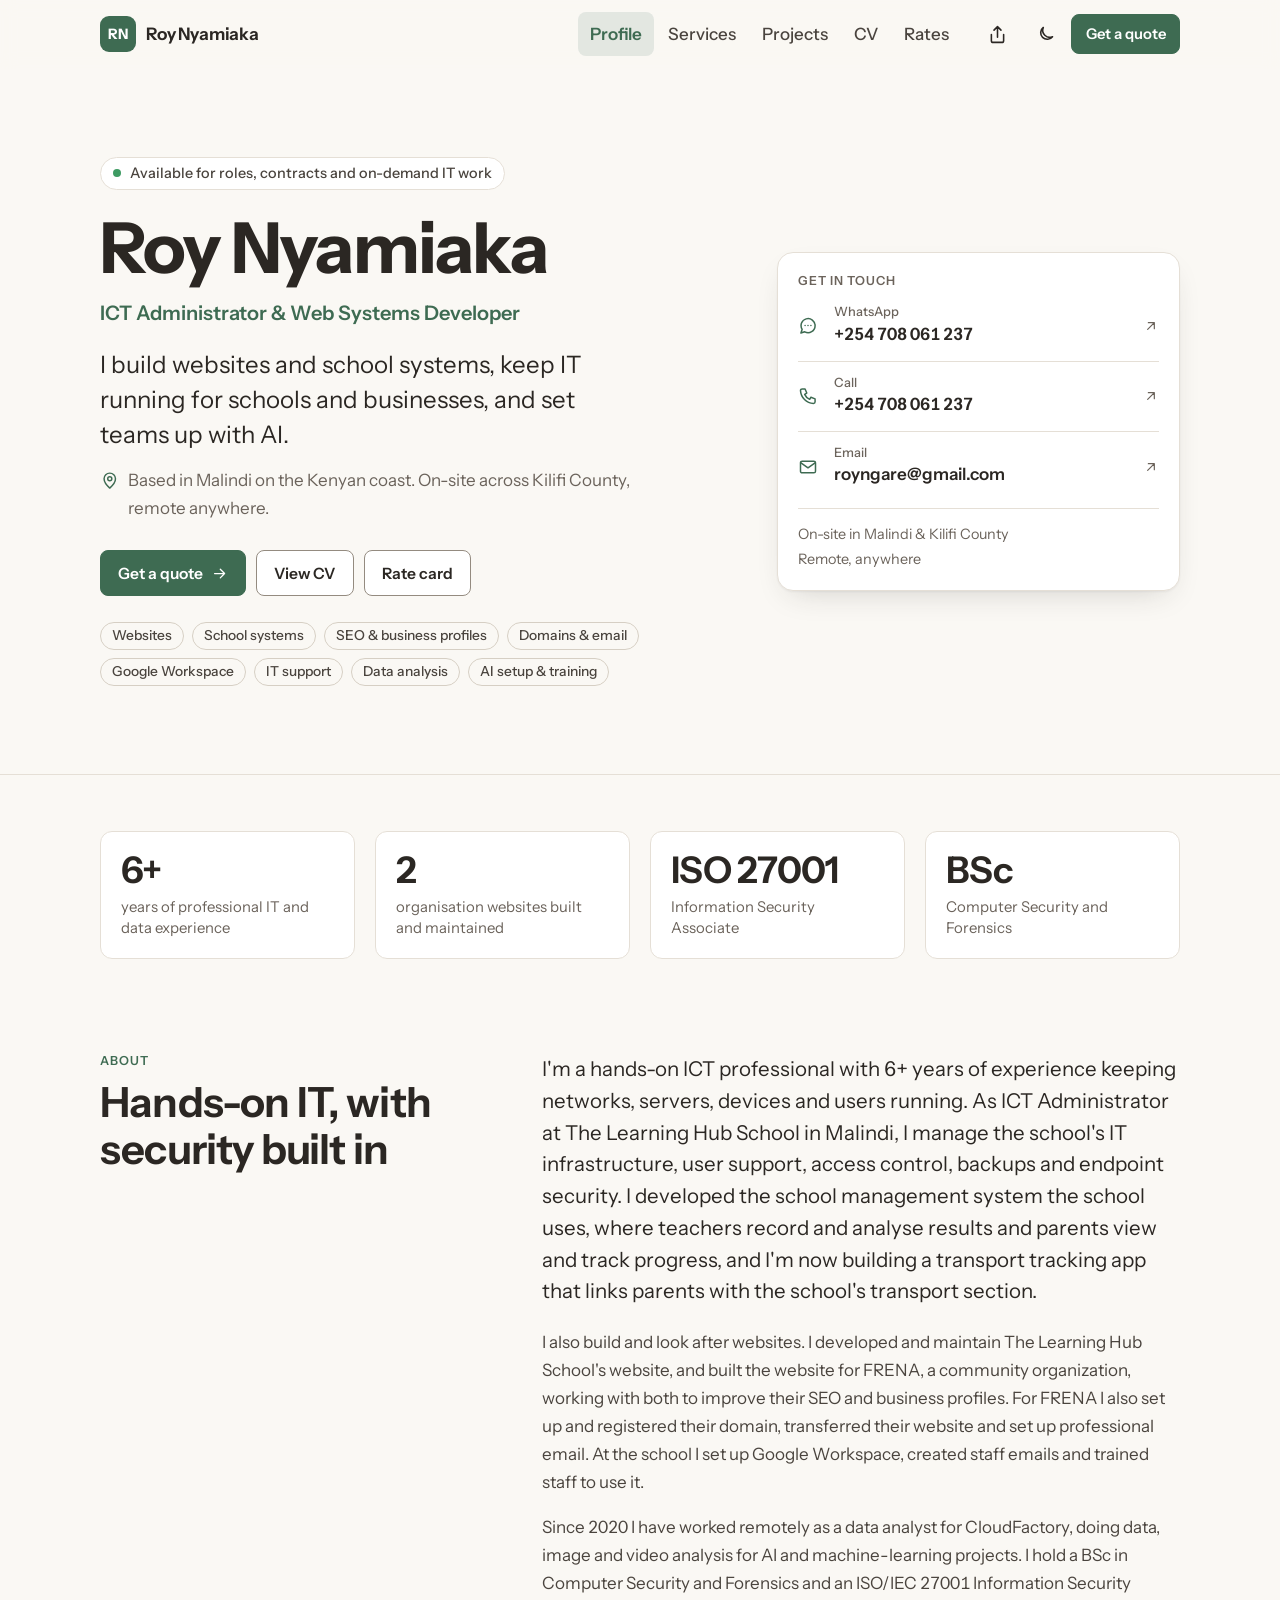
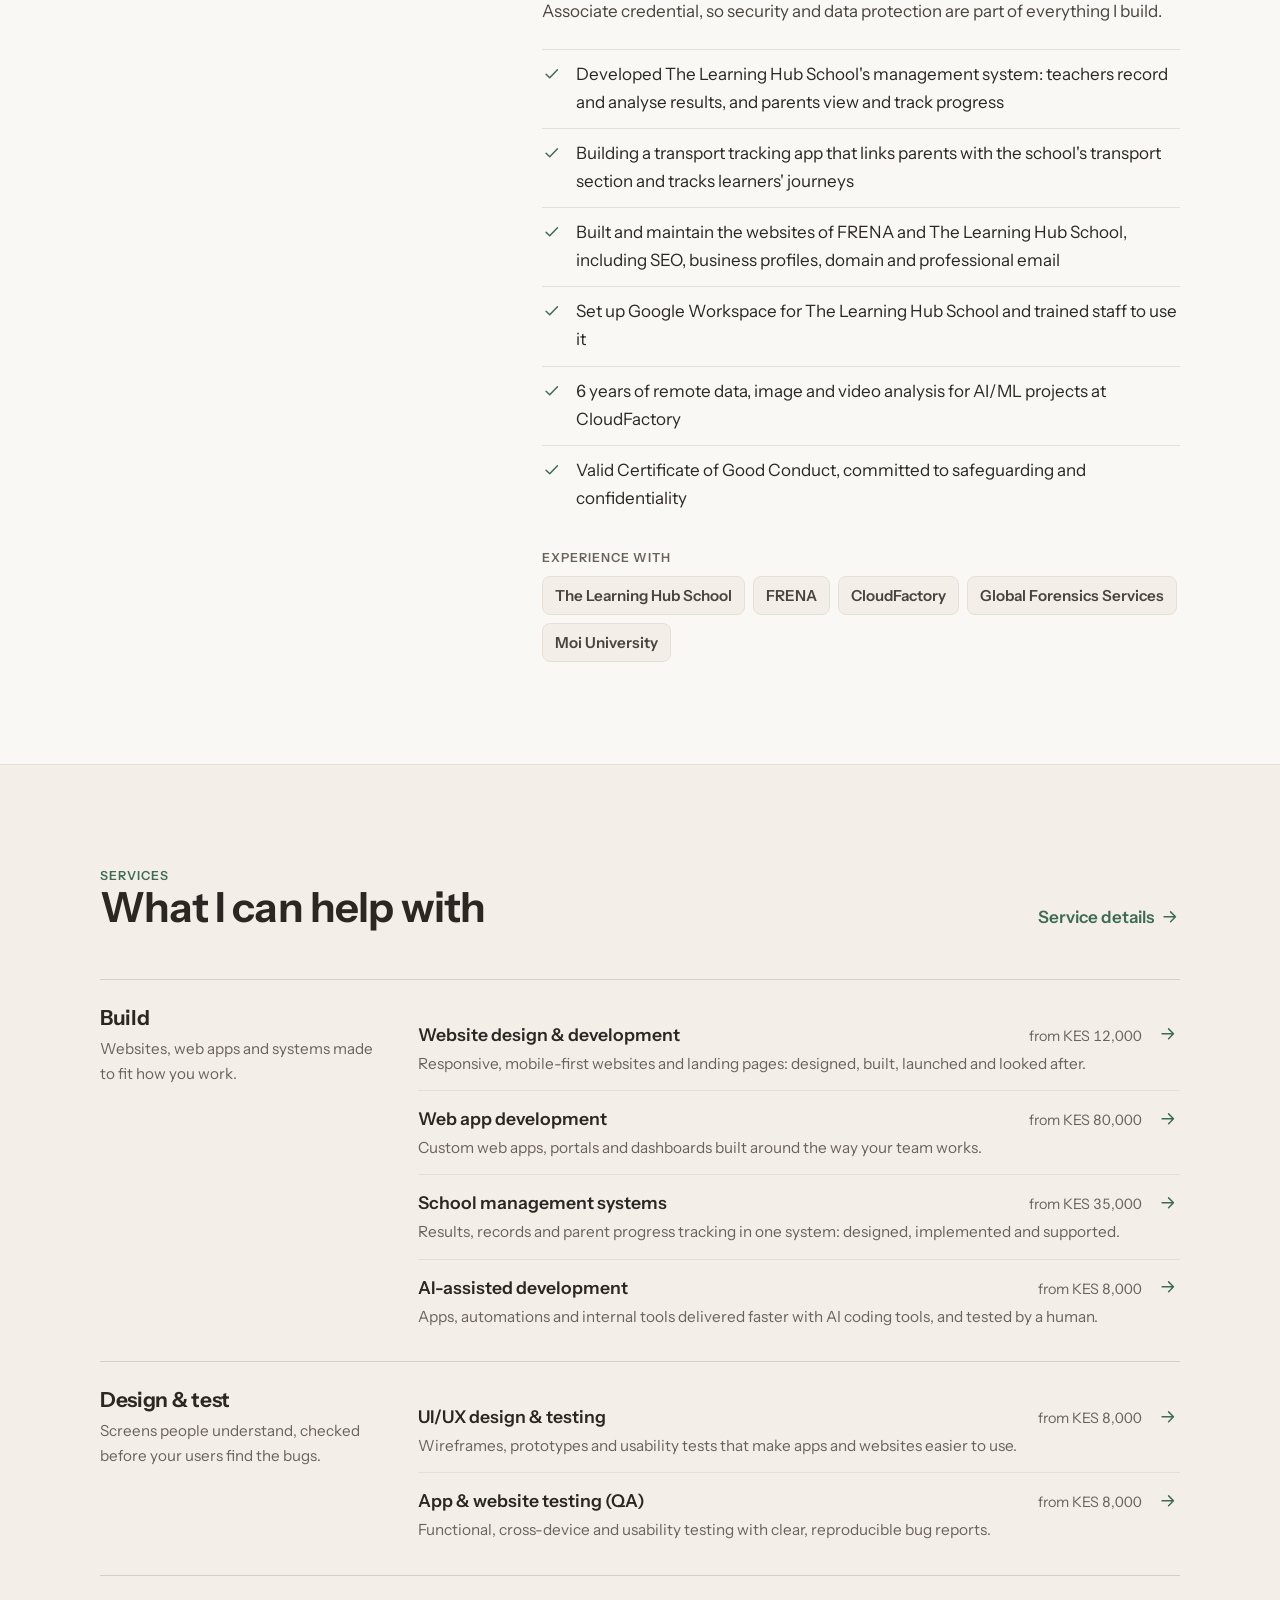
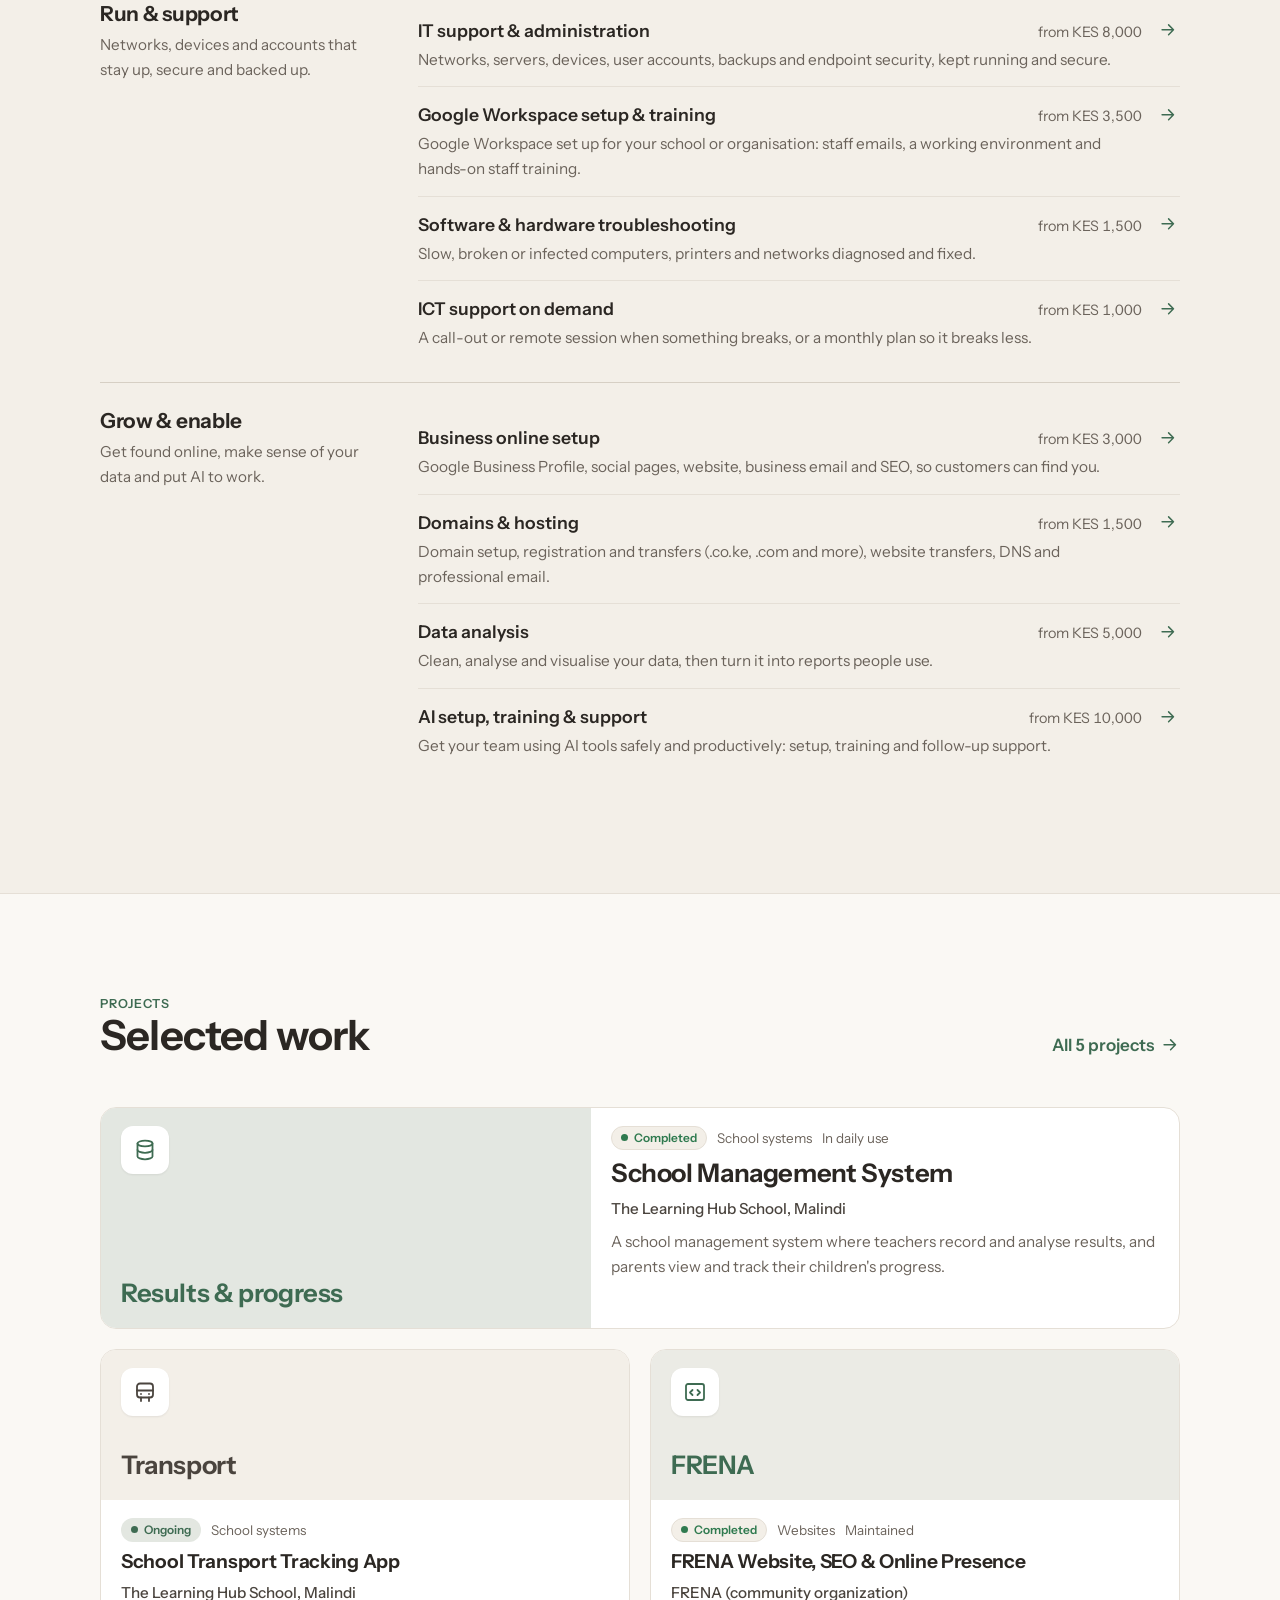
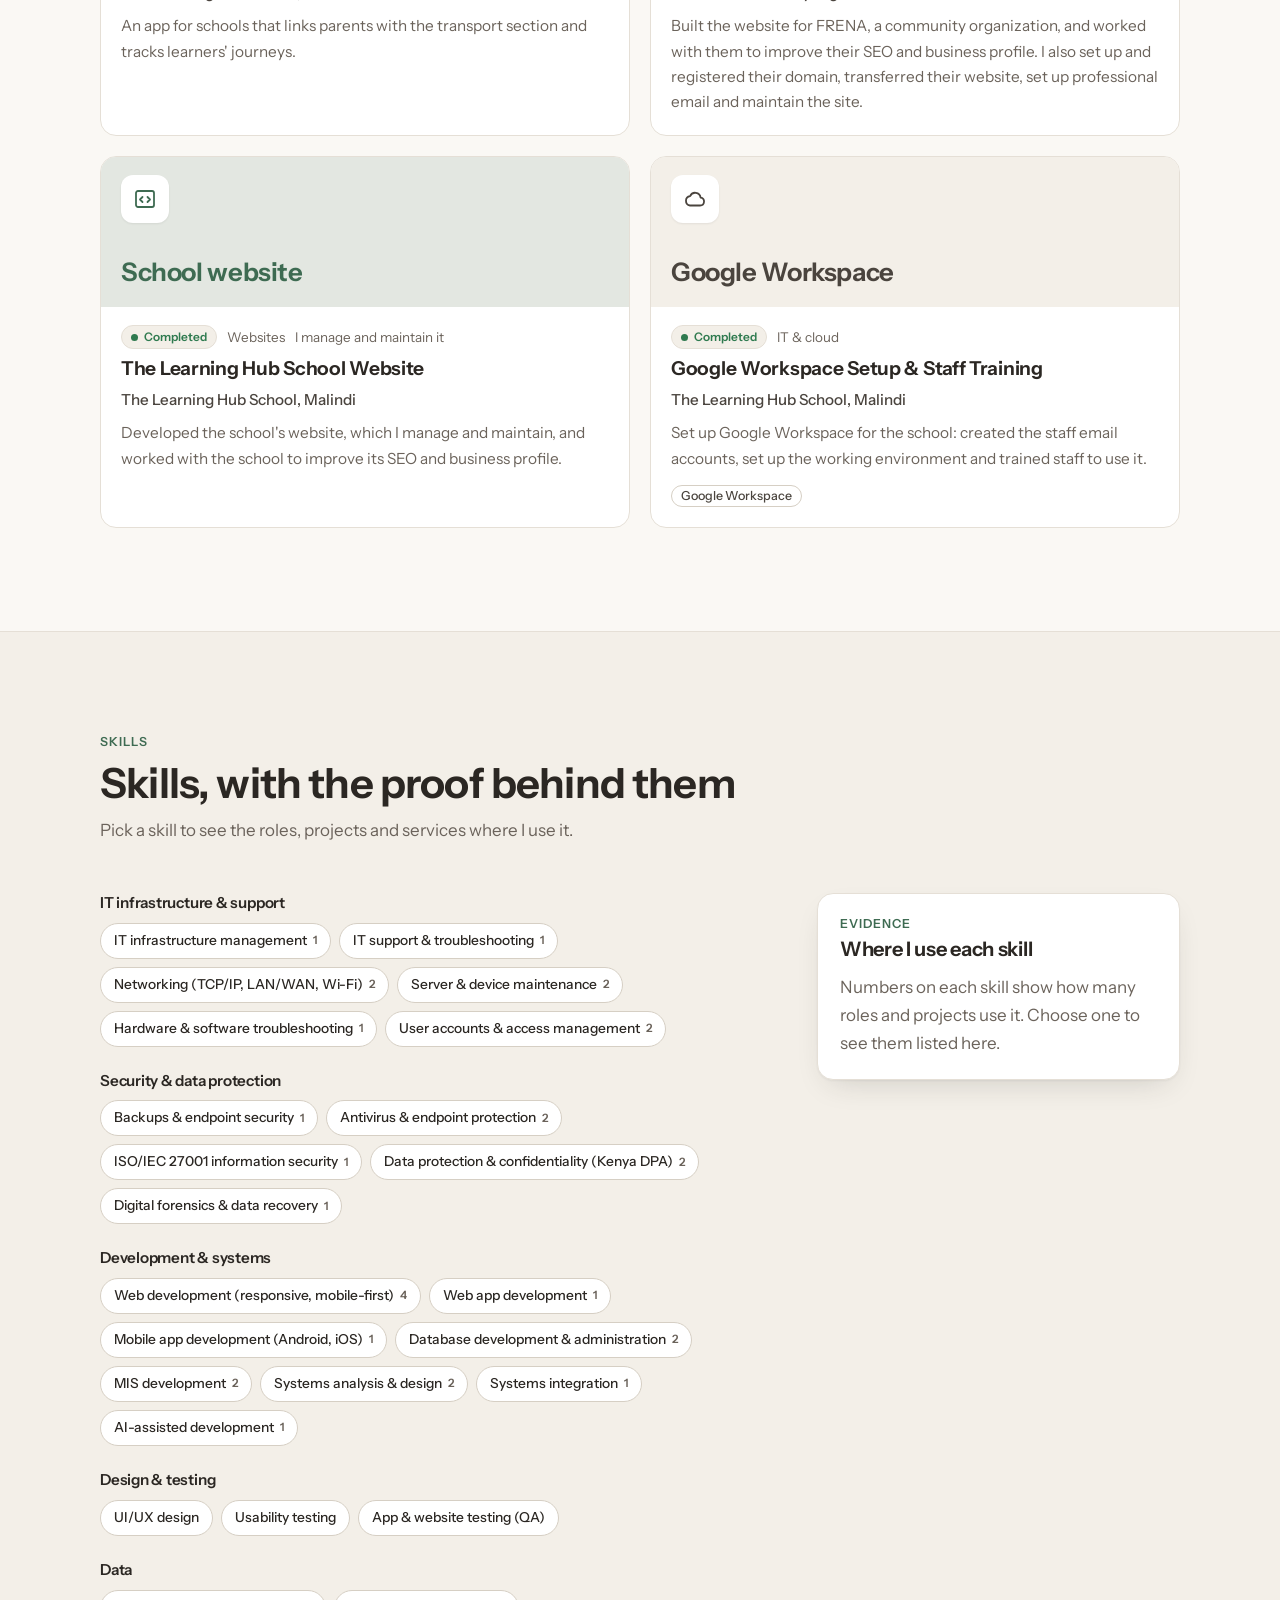
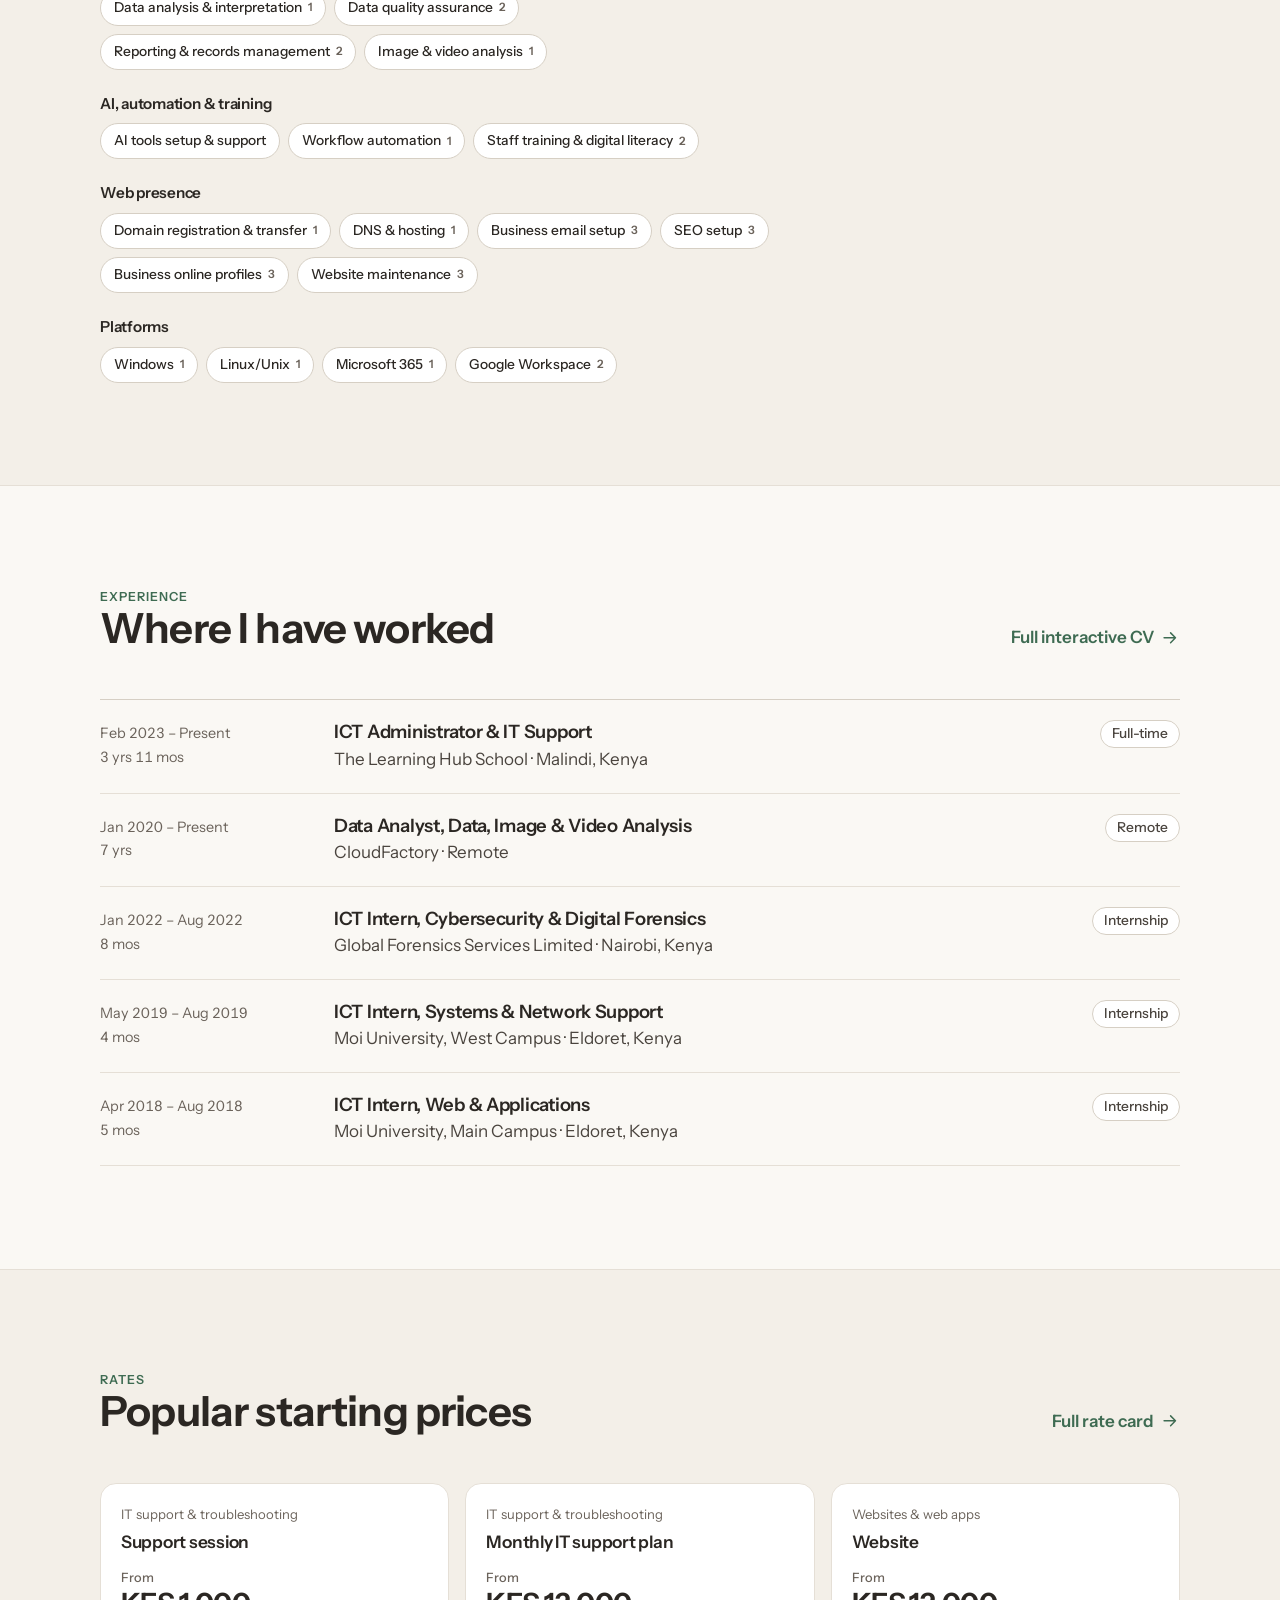
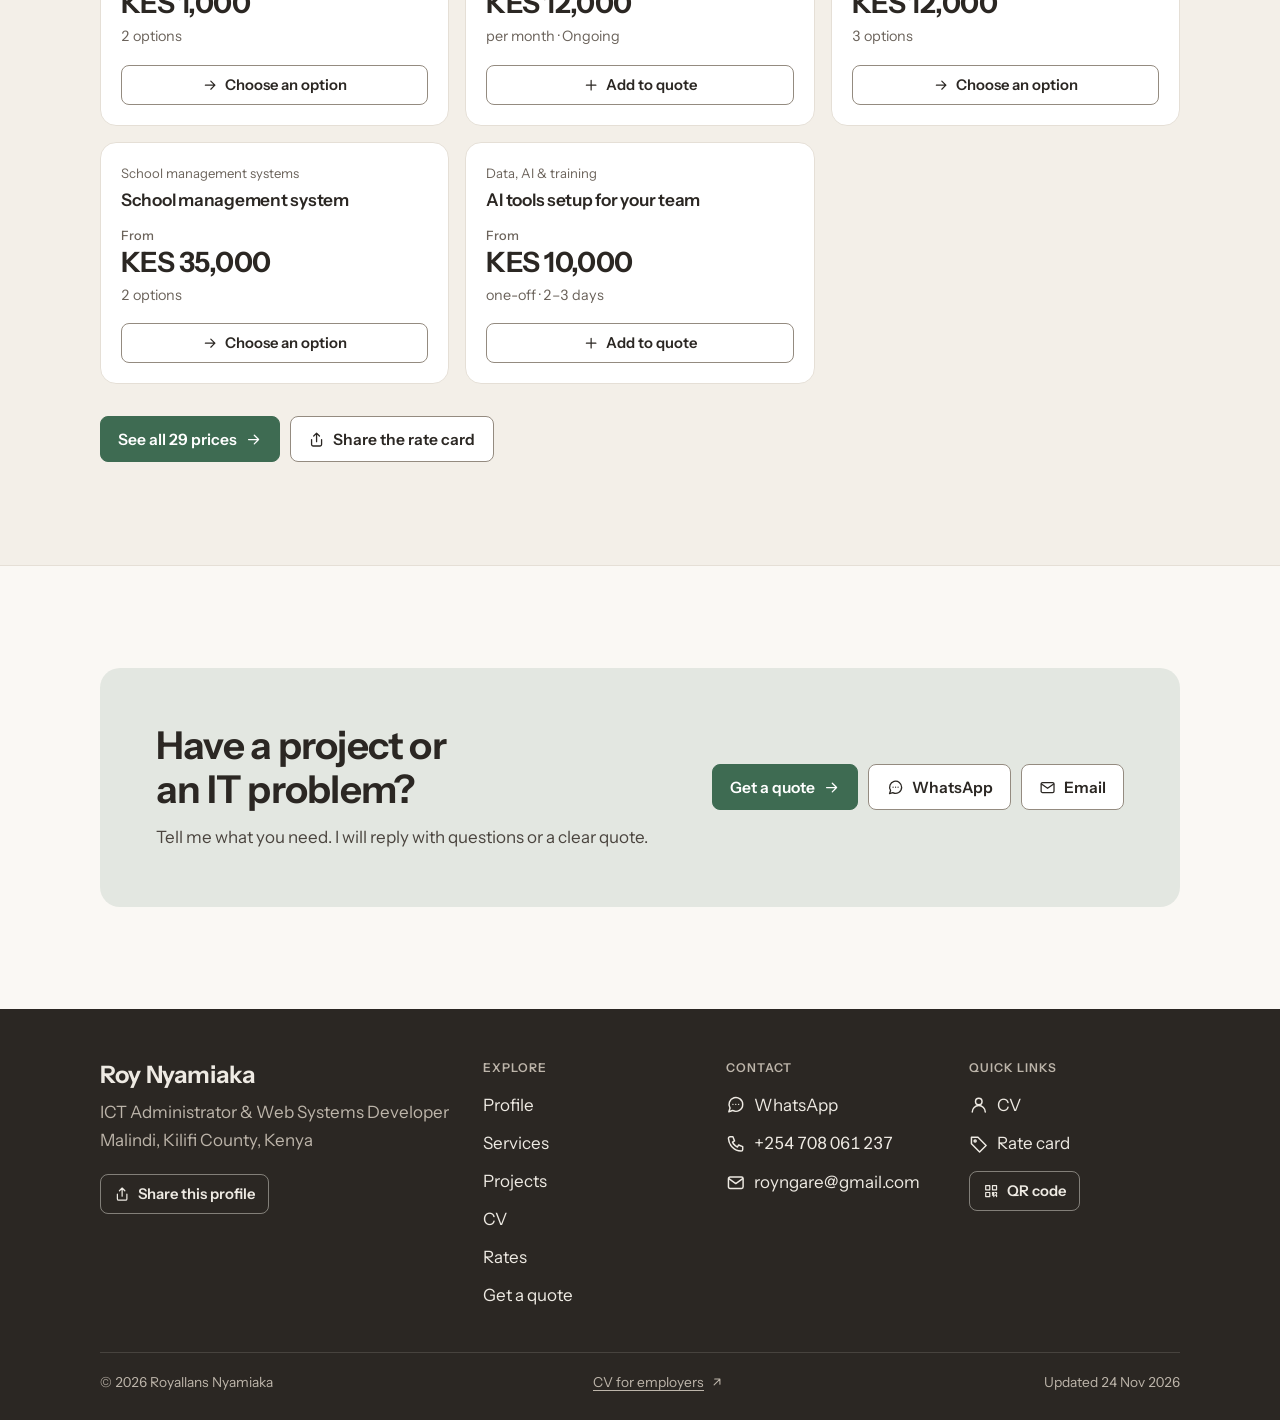
==== index.html @ 98767558 "Link to the CV site for employers; CV site address setting" ====
<!DOCTYPE html>
<html lang="en" data-theme="light">
<head>
    <meta charset="utf-8">
    <meta name="viewport" content="width=device-width, initial-scale=1">
    <!-- SOCIAL-META:START -->
    <title>Roy Nyamiaka · ICT Administrator &amp; Web Systems Developer</title>
    <meta name="description" content="I build websites and school systems, keep IT running for schools and businesses, and set teams up with AI. Based in Malindi on the Kenyan coast. On-site across Kilifi County, remote anywhere.">
    <meta name="theme-color" content="#3E6B52">
    <link rel="canonical" href="https://ngareroy.github.io/roy-portfolio/">
    <meta property="og:type" content="website">
    <meta property="og:site_name" content="Roy Nyamiaka">
    <meta property="og:title" content="Roy Nyamiaka · ICT Administrator &amp; Web Systems Developer">
    <meta property="og:description" content="I build websites and school systems, keep IT running for schools and businesses, and set teams up with AI. Based in Malindi on the Kenyan coast. On-site across Kilifi County, remote anywhere.">
    <meta property="og:image" content="https://ngareroy.github.io/roy-portfolio/assets/img/og-profile.png">
    <meta property="og:image:width" content="1200">
    <meta property="og:image:height" content="630">
    <meta name="twitter:card" content="summary_large_image">
    <meta name="twitter:title" content="Roy Nyamiaka · ICT Administrator &amp; Web Systems Developer">
    <meta name="twitter:description" content="I build websites and school systems, keep IT running for schools and businesses, and set teams up with AI. Based in Malindi on the Kenyan coast. On-site across Kilifi County, remote anywhere.">
    <meta name="twitter:image" content="https://ngareroy.github.io/roy-portfolio/assets/img/og-profile.png">
    <meta property="og:url" content="https://ngareroy.github.io/roy-portfolio/">
    <!-- SOCIAL-META:END -->
    <link rel="icon" href="assets/img/favicon.svg" type="image/svg+xml">
    <link rel="apple-touch-icon" href="assets/img/apple-touch-icon.png">
    <link rel="preload" href="assets/fonts/instrument-sans-latin.woff2" as="font" type="font/woff2" crossorigin>
    <link rel="stylesheet" href="assets/css/site.css">
    <script>
      (function () {
        var t = null;
        try { t = JSON.parse(localStorage.getItem('rn:theme')); } catch (e) {}
        if (t !== 'light' && t !== 'dark') t = window.matchMedia && matchMedia('(prefers-color-scheme: dark)').matches ? 'dark' : 'light';
        document.documentElement.setAttribute('data-theme', t);
      })();
    </script>
</head>
<body>
    <a class="skip" href="#main" data-action="skip">Skip to content</a>
    <header class="hdr" id="site-header"></header>
    <div class="mnav" id="mnav" role="dialog" aria-modal="true" aria-label="Menu" hidden></div>
    <main id="main" tabindex="-1">
        <div id="app">
            <section class="boot" aria-label="Loading"><div><div class="boot__mark"></div><p class="muted">Loading…</p></div></section>
        </div>
        <noscript>
            <!-- NOSCRIPT:START -->
            <section class="wrap" style="padding:48px 20px">
                <h1>Roy Nyamiaka</h1>
                <p>ICT Administrator &amp; Web Systems Developer · Malindi, Kilifi County, Kenya</p>
                <p>Email: <a href="mailto:royngare@gmail.com">royngare@gmail.com</a> · Phone: +254 708 061 237</p>
                <p>Please enable JavaScript to see the full portfolio, CV and rate card.</p>
            </section>
            <!-- NOSCRIPT:END -->
        </noscript>
    </main>
    <footer class="ftr" id="site-footer"></footer>
    <div id="live" class="sr-only" aria-live="polite" aria-atomic="true"></div>
    
    <!-- SITE-CONFIG:START -->
    <!-- SITE-CONFIG:END -->
    <script src="assets/js/core.js"></script>
    <script src="assets/js/app.js" defer></script>
</body>
</html>
---- assets/css/site.css ----
/* =========================================================
   Roy Nyamiaka · portfolio
   Warm neutral & green: calm, clean, one muted accent.
   Accent tokens are set by app.js from content (settings.accent).
   ========================================================= */

/* ---------- font (self-hosted, SIL OFL) ---------- */
@font-face {
  font-family: 'Instrument';
  src: url('../fonts/instrument-sans-latin.woff2') format('woff2-variations'), url('../fonts/instrument-sans-latin.woff2') format('woff2');
  font-weight: 400 700; font-stretch: 75% 100%; font-style: normal; font-display: swap;
  unicode-range: U+0000-00FF, U+0131, U+0152-0153, U+02BB-02BC, U+02C6, U+02DA, U+02DC, U+0304, U+0308, U+0329, U+2000-206F, U+20AC, U+2122, U+2191, U+2193, U+2212, U+2215, U+FEFF, U+FFFD;
}
@font-face {
  font-family: 'Instrument';
  src: url('../fonts/instrument-sans-latin-ext.woff2') format('woff2-variations'), url('../fonts/instrument-sans-latin-ext.woff2') format('woff2');
  font-weight: 400 700; font-stretch: 75% 100%; font-style: normal; font-display: swap;
  unicode-range: U+0100-02BA, U+02BD-02C5, U+02C7-02CC, U+02CE-02D7, U+02DD-02FF, U+0304, U+0308, U+0329, U+1D00-1DBF, U+1E00-1E9F, U+1EF2-1EFF, U+2020, U+20A0-20AB, U+20AD-20C0, U+2113, U+2C60-2C7F, U+A720-A7FF;
}

/* ---------- tokens ---------- */
:root {
  --accent: #3E6B52;
  --on-accent: #FFFFFF;
  --accent-text-light: #3E6B52;
  --accent-text-dark: #8DBB9F;
  --accent-soft-light: #E3EBE4;
  --accent-soft-dark: #26332B;

  --bg: #FAF8F4;
  --bg-alt: #F3EFE8;
  --surface: #FFFFFF;
  --ink: #2B2723;
  --ink-2: #4A443E;
  --muted: #6B635B;
  --line: #E5DFD6;
  --line-strong: #D6CFC4;
  --field: #948B80;
  --accent-text: var(--accent-text-light);
  --accent-soft: var(--accent-soft-light);
  --ok: #2F7A4F;
  --danger: #B3261E;
  --overlay: rgba(43, 39, 35, .45);
  --shadow: 0 1px 2px rgba(43, 39, 35, .05), 0 12px 32px -14px rgba(43, 39, 35, .22);
  --footer-bg: #2B2723;
  --footer-ink: #EEEAE3;
  --footer-muted: #BDB5AA;

  --font: 'Instrument', system-ui, -apple-system, 'Segoe UI', Roboto, Helvetica, Arial, sans-serif;
  --mono: ui-monospace, SFMono-Regular, Menlo, Consolas, monospace;

  --wrap: 1160px;
  --gutter: clamp(18px, 4vw, 40px);
  --hdr-h: 68px;
  --sec: clamp(56px, 8vw, 104px);
  --r-sm: 8px;
  --r: 12px;
  --r-lg: 16px;
  --ease: cubic-bezier(.2, .7, .2, 1);
  color-scheme: light;
}
[data-theme="dark"] {
  --bg: #1A1815;
  --bg-alt: #211E1A;
  --surface: #26231F;
  --ink: #EEEAE3;
  --ink-2: #D3CDC4;
  --muted: #A69E94;
  --line: #36312B;
  --line-strong: #47413A;
  --field: #7C746A;
  --accent-text: var(--accent-text-dark);
  --accent-soft: var(--accent-soft-dark);
  --ok: #6FBF8E;
  --danger: #F28B82;
  --overlay: rgba(0, 0, 0, .6);
  --shadow: 0 1px 2px rgba(0, 0, 0, .3), 0 14px 34px -14px rgba(0, 0, 0, .6);
  --footer-bg: #13110F;
  --footer-ink: #EEEAE3;
  --footer-muted: #A69E94;
  color-scheme: dark;
}

/* ---------- base ---------- */
*, *::before, *::after { box-sizing: border-box; }
html { -webkit-text-size-adjust: 100%; scroll-padding-top: calc(var(--hdr-h) + 16px); }
body {
  margin: 0; background: var(--bg); color: var(--ink);
  font: 400 1.0625rem/1.65 var(--font); font-variant-numeric: tabular-nums;
  text-rendering: optimizeLegibility; -webkit-font-smoothing: antialiased;
}
img, svg { display: block; max-width: 100%; }
a { color: inherit; text-decoration-thickness: 1px; text-underline-offset: .2em; }
a:hover { color: var(--accent-text); }
p { margin: 0 0 1em; }
p:last-child { margin-bottom: 0; }
h1, h2, h3, h4 { font-family: var(--font); font-weight: 650; line-height: 1.15; letter-spacing: -.015em; margin: 0; text-wrap: balance; }
ul, ol { margin: 0; padding: 0; }
button, input, select, textarea { font: inherit; color: inherit; }
button { cursor: pointer; }
::selection { background: var(--accent-soft); color: var(--ink); }
:focus-visible { outline: 2px solid var(--accent-text); outline-offset: 3px; border-radius: 4px; }
[hidden] { display: none !important; }

.wrap { width: 100%; max-width: var(--wrap); margin-inline: auto; padding-inline: var(--gutter); }
.sr-only { position: absolute !important; width: 1px; height: 1px; padding: 0; margin: -1px; overflow: hidden; clip: rect(0 0 0 0); white-space: nowrap; border: 0; }
.skip { position: absolute; left: 12px; top: -60px; z-index: 100; background: var(--ink); color: var(--bg); padding: 12px 16px; border-radius: var(--r-sm); font-weight: 600; text-decoration: none; }
.skip:focus { top: 12px; }
.ic { width: 1.15em; height: 1.15em; flex: none; stroke: currentColor; fill: none; stroke-width: 1.8; stroke-linecap: round; stroke-linejoin: round; }
.eyebrow { font: 600 .78rem/1.3 var(--font); letter-spacing: .08em; text-transform: uppercase; color: var(--accent-text); margin: 0; }
.muted { color: var(--muted); }
.mono { font-variant-numeric: tabular-nums; }

/* ---------- buttons ---------- */
.btn {
  display: inline-flex; align-items: center; justify-content: center; gap: .5em;
  min-height: 46px; padding: 0 1.1em;
  border: 1px solid var(--field); border-radius: var(--r-sm);
  background: var(--surface); color: var(--ink);
  font: 600 .975rem/1.1 var(--font); text-decoration: none; white-space: nowrap;
  transition: background-color .15s, border-color .15s, color .15s, filter .15s;
}
.btn:hover { color: var(--ink); border-color: var(--ink-2); background: var(--bg-alt); }
.btn--primary { background: var(--accent); border-color: var(--accent); color: var(--on-accent); }
.btn--primary:hover { background: var(--accent); border-color: var(--accent); color: var(--on-accent); filter: brightness(.9); }
[data-theme="dark"] .btn--primary:hover { filter: brightness(1.12); }
.btn--ink { background: var(--ink); border-color: var(--ink); color: var(--bg); }
.btn--ink:hover { background: var(--ink-2); border-color: var(--ink-2); color: var(--bg); }
.btn--sm { min-height: 40px; padding: 0 .9em; font-size: .925rem; }
.btn--block { width: 100%; }
.btn[disabled] { opacity: .55; cursor: not-allowed; }
.btn .ic { width: 1.1em; height: 1.1em; }
.iconbtn {
  display: inline-grid; place-items: center; width: 44px; height: 44px;
  border: 1px solid transparent; border-radius: var(--r-sm); background: transparent; color: inherit;
}
.iconbtn:hover { background: var(--bg-alt); border-color: var(--line); }
.iconbtn .ic { width: 21px; height: 21px; }
.link-arrow { display: inline-flex; align-items: center; gap: .4em; font-weight: 600; color: var(--accent-text); text-decoration: none; }
.link-arrow:hover { text-decoration: underline; }
.link-arrow .ic { transition: transform .15s var(--ease); }
.link-arrow:hover .ic { transform: translateX(3px); }
.count {
  display: inline-grid; place-items: center; min-width: 21px; height: 21px; padding: 0 6px;
  border-radius: 999px; background: var(--on-accent); color: var(--accent); font: 700 .72rem/1 var(--font);
}

/* ---------- chips & badges ---------- */
.chips { display: flex; flex-wrap: wrap; gap: 8px; list-style: none; }
.chip {
  display: inline-flex; align-items: center; gap: 6px;
  padding: 4px 11px; border: 1px solid var(--line-strong); border-radius: 999px;
  font: 500 .86rem/1.3 var(--font); background: var(--surface); color: var(--ink-2); text-decoration: none;
}
button.chip, a.chip { min-height: 36px; padding: 6px 13px; color: var(--ink); }
button.chip:hover, a.chip:hover { border-color: var(--field); color: var(--ink); }
button.chip[aria-pressed="true"], a.chip[aria-current="true"] { background: var(--accent); color: var(--on-accent); border-color: var(--accent); }
.chip__n { font: 600 .72rem/1 var(--font); color: var(--muted); }
button.chip[aria-pressed="true"] .chip__n { color: inherit; opacity: .85; }
.chip--more { border-style: dashed; color: var(--muted); background: transparent; }
@media (pointer: coarse) { button.chip, a.chip { min-height: 44px; } }

.badge {
  display: inline-flex; align-items: center; gap: 6px; padding: 3px 9px;
  border-radius: 999px; font: 600 .74rem/1.4 var(--font); white-space: nowrap;
  background: var(--bg-alt); color: var(--ink-2); border: 1px solid var(--line);
}
.badge--ongoing { background: var(--accent-soft); color: var(--accent-text); border-color: transparent; }
.badge--completed { color: var(--ok); }
.badge--paused { color: var(--muted); }
.badge--popular { background: var(--accent-soft); color: var(--accent-text); border-color: transparent; }
.dot { width: 7px; height: 7px; border-radius: 50%; background: currentColor; flex: none; }
.status { display: inline-flex; align-items: center; gap: 9px; padding: 6px 12px; border-radius: 999px; background: var(--surface); border: 1px solid var(--line); font: 500 .9rem/1.3 var(--font); color: var(--ink-2); }
.status .dot { width: 8px; height: 8px; }
.status--available .dot { background: #3E9B63; }
.status--limited .dot { background: #D39A2B; }
.status--unavailable .dot { background: #9A938A; }

/* ---------- header ---------- */
.hdr { position: sticky; top: 0; z-index: 40; background: color-mix(in srgb, var(--bg) 92%, transparent); backdrop-filter: saturate(1.2) blur(8px); border-bottom: 1px solid transparent; transition: border-color .2s; }
.hdr.is-stuck { border-bottom-color: var(--line); }
.hdr__in { display: flex; align-items: center; gap: 14px; height: var(--hdr-h); }
.brand { display: inline-flex; align-items: center; gap: 10px; text-decoration: none; margin-right: auto; }
.brand:hover { color: inherit; }
.brand__mark { display: grid; place-items: center; width: 36px; height: 36px; border-radius: 9px; background: var(--accent); color: var(--on-accent); font: 700 .9rem/1 var(--font); letter-spacing: .01em; }
.brand__name { font: 650 1.08rem/1 var(--font); letter-spacing: -.01em; }
.nav { display: flex; gap: 2px; }
.nav a { padding: 8px 12px; border-radius: var(--r-sm); font-weight: 500; text-decoration: none; color: var(--ink-2); }
.nav a:hover { color: var(--ink); background: var(--bg-alt); }
.nav a[aria-current="page"] { color: var(--accent-text); background: var(--accent-soft); font-weight: 600; }
.hdr__actions { display: flex; align-items: center; gap: 4px; }
.hdr__menu { display: none; }
.hdr__quote-short { display: none; }
@media (max-width: 960px) { .nav, .hdr__share { display: none; } .hdr__menu { display: inline-grid; } }
@media (max-width: 520px) {
  .brand__name { font-size: 1rem; }
  .hdr__quote .hdr__quote-label { display: none; }
  .hdr__quote .hdr__quote-short { display: inline; }
  .hdr__quote { padding: 0 .8em; min-height: 44px; }
}
@media (max-width: 360px) { .brand__name { display: none; } }

/* mobile menu */
.mnav { position: fixed; inset: 0; z-index: 60; background: var(--bg); color: var(--ink); display: flex; flex-direction: column; padding: 12px var(--gutter) 28px; overflow-y: auto; }
.mnav__top { display: flex; justify-content: space-between; align-items: center; height: calc(var(--hdr-h) - 12px); }
.mnav__links { display: grid; margin: 18px 0 28px; border-top: 1px solid var(--line); }
.mnav__links a { display: flex; align-items: baseline; gap: 14px; padding: 16px 4px; border-bottom: 1px solid var(--line); font: 600 1.6rem/1.2 var(--font); letter-spacing: -.01em; text-decoration: none; }
.mnav__links a span { font: 500 .8rem/1 var(--font); color: var(--muted); min-width: 1.6em; }
.mnav__links a[aria-current="page"] { color: var(--accent-text); }
.mnav__actions { display: flex; flex-wrap: wrap; gap: 10px; margin-top: auto; }

/* ---------- views ---------- */
#main { outline: none; }
.view { animation: viewIn .35s var(--ease) both; }
@keyframes viewIn { from { opacity: 0; transform: translateY(6px); } }

/* ---------- hero ---------- */
.hero { border-bottom: 1px solid var(--line); }
.hero__in { display: grid; grid-template-columns: minmax(0, 7fr) minmax(0, 4.6fr); gap: clamp(28px, 5vw, 72px); align-items: center; padding-block: clamp(40px, 7vw, 88px); }
.hero__main > .status { margin-bottom: 22px; }
.hero__name { font-size: clamp(2.6rem, 5.6vw, 4.4rem); font-weight: 700; letter-spacing: -.025em; line-height: 1.04; }
.hero__title { font-size: clamp(1.05rem, 1.6vw, 1.25rem); font-weight: 600; color: var(--accent-text); margin: 12px 0 18px; }
.hero__lede { font-size: clamp(1.2rem, 2vw, 1.5rem); line-height: 1.45; color: var(--ink); max-width: 34ch; margin: 0; }
.hero__sub { display: flex; align-items: flex-start; gap: 8px; margin-top: 14px; color: var(--muted); max-width: 52ch; }
.hero__sub .ic { margin-top: .3em; color: var(--accent-text); }
.hero__ctas { display: flex; flex-wrap: wrap; gap: 10px; margin-top: 28px; }
.hero__focus { margin-top: 26px; }
.hero__focus .chip { background: transparent; }
.hero__card { background: var(--surface); border: 1px solid var(--line); border-radius: var(--r-lg); padding: 10px 20px 18px; box-shadow: var(--shadow); }
.hero__photo { aspect-ratio: 1; width: 100%; object-fit: cover; border-radius: var(--r); margin: 10px 0 8px; }
.hero__card-h { font: 600 .78rem/1.3 var(--font); letter-spacing: .08em; text-transform: uppercase; color: var(--muted); margin: 10px 0 2px; }
.qc { display: grid; grid-template-columns: 24px 1fr auto; align-items: center; gap: 12px; padding: 13px 0; border-top: 1px solid var(--line); text-decoration: none; }
.qc:first-of-type { border-top: 0; }
.qc:hover { color: var(--accent-text); }
.qc > .ic:first-child { color: var(--accent-text); width: 20px; height: 20px; }
.qc > .ic:last-child { width: 16px; height: 16px; color: var(--muted); }
.qc__label { font: 500 .8rem/1.2 var(--font); color: var(--muted); display: block; }
.qc__val { font-weight: 600; overflow-wrap: anywhere; }
.hero__modes { margin-top: 6px; padding-top: 14px; border-top: 1px solid var(--line); font-size: .9rem; color: var(--muted); display: grid; gap: 2px; }
@media (max-width: 880px) { .hero__in { grid-template-columns: 1fr; } }

/* ---------- sections ---------- */
.sec { padding-block: var(--sec); }
.sec--alt { background: var(--bg-alt); border-block: 1px solid var(--line); }
.sec__head { display: grid; gap: 10px; margin-bottom: clamp(28px, 4vw, 48px); align-content: start; }
.sec__head--split { grid-template-columns: minmax(0, 1fr) auto; align-items: end; column-gap: 24px; }
.sec__title { font-size: clamp(1.85rem, 3.3vw, 2.6rem); font-weight: 650; letter-spacing: -.02em; line-height: 1.12; }
.sec__lede { font-size: 1.06rem; color: var(--muted); max-width: 62ch; }
.sec__more { margin-top: 32px; display: flex; flex-wrap: wrap; gap: 10px; }
@media (max-width: 720px) { .sec__head--split { grid-template-columns: 1fr; row-gap: 14px; } }

/* facts */
.facts { padding-block: clamp(32px, 5vw, 56px); }
.facts + .sec { padding-top: clamp(16px, 3vw, 40px); }
.facts__list { list-style: none; display: grid; grid-template-columns: repeat(4, minmax(0, 1fr)); gap: 20px; }
.facts__list li { padding: 18px 20px; border: 1px solid var(--line); border-radius: var(--r); background: var(--surface); }
.facts__num { display: block; font: 650 clamp(1.7rem, 3vw, 2.3rem)/1.1 var(--font); letter-spacing: -.02em; color: var(--ink); margin-bottom: 6px; }
.facts__label { color: var(--muted); font-size: .93rem; line-height: 1.45; display: block; }
@media (max-width: 760px) { .facts__list { grid-template-columns: repeat(2, minmax(0, 1fr)); gap: 12px; } .facts__list li { padding: 14px 16px; } }

/* about */
.about { display: grid; grid-template-columns: minmax(0, 4fr) minmax(0, 7fr); gap: clamp(24px, 6vw, 88px); }
.about__body { color: var(--ink-2); }
.about__body > p:first-child { font-size: clamp(1.12rem, 1.6vw, 1.28rem); line-height: 1.55; color: var(--ink); }
.hl { list-style: none; margin-top: 24px; display: grid; gap: 2px; }
.hl li { display: grid; grid-template-columns: 26px 1fr; gap: 8px; padding: 10px 0; border-top: 1px solid var(--line); color: var(--ink); }
.hl .ic { color: var(--accent-text); margin-top: 4px; }
.ww { margin-top: 28px; }
.ww .eyebrow { color: var(--muted); }
.ww__list { list-style: none; display: flex; flex-wrap: wrap; gap: 8px; margin-top: 10px; }
.ww__list li { padding: 6px 12px; border-radius: var(--r-sm); background: var(--bg-alt); border: 1px solid var(--line); font-weight: 600; font-size: .95rem; color: var(--ink-2); }
@media (max-width: 860px) { .about { grid-template-columns: 1fr; } }

/* services (home) */
.svc__group { display: grid; grid-template-columns: minmax(0, 3fr) minmax(0, 8fr); gap: 12px 32px; padding-block: 26px 18px; border-top: 1px solid var(--line-strong); }
.svc__gtitle { font-size: 1.3rem; font-weight: 650; }
.svc__gblurb { color: var(--muted); margin-top: 6px; font-size: .95rem; max-width: 30ch; }
.svc__list { list-style: none; }
.svc__row {
  position: relative; display: grid; grid-template-columns: minmax(0, 1fr) auto 22px; gap: 2px 16px; align-items: baseline;
  padding: 14px 14px; margin-inline: -14px; border-radius: var(--r-sm); text-decoration: none;
  transition: background-color .15s;
}
.svc__list li + li .svc__row::before { content: ""; position: absolute; left: 14px; right: 14px; top: 0; border-top: 1px solid var(--line); }
.svc__row:hover::before, .svc__list li:hover + li .svc__row::before { border-color: transparent; }
.svc__row:hover { background: var(--surface); color: inherit; }
.svc__row:hover .svc__name { color: var(--accent-text); }
.svc__num { display: none; }
.svc__name { font-size: 1.1rem; font-weight: 600; }
.svc__price { font-size: .9rem; color: var(--muted); white-space: nowrap; }
.svc__go { align-self: center; color: var(--accent-text); }
.svc__sum { grid-column: 1 / 3; color: var(--muted); font-size: .96rem; }
@media (max-width: 760px) {
  .svc__group { grid-template-columns: 1fr; }
  .svc__row { grid-template-columns: minmax(0, 1fr) 22px; }
  .svc__price { grid-column: 1; grid-row: 3; }
  .svc__sum { grid-column: 1; }
  .svc__go { grid-column: 2; grid-row: 1; }
}

/* project cards */
.pgrid { display: grid; grid-template-columns: repeat(2, minmax(0, 1fr)); gap: 20px; }
.pcard {
  display: flex; flex-direction: column; min-width: 0;
  background: var(--surface); color: var(--ink); border: 1px solid var(--line); border-radius: var(--r-lg);
  overflow: hidden; text-decoration: none; transition: border-color .2s, box-shadow .2s;
}
.pcard:hover { color: var(--ink); border-color: var(--line-strong); box-shadow: var(--shadow); }
.pcard:hover .pcard__title { color: var(--accent-text); }
.pcard--wide { grid-column: 1 / -1; display: grid; grid-template-columns: minmax(0, 5fr) minmax(0, 6fr); }
.pcard--wide .pcard__cover { min-height: 220px; }
.pcard__cover { position: relative; min-height: 150px; overflow: hidden; background: var(--accent-soft); color: var(--accent-text); display: flex; flex-direction: column; justify-content: space-between; padding: 18px 20px; }
.pcard__cover[data-tone="ink"] { background: var(--bg-alt); color: var(--ink-2); }
.pcard__cover[data-tone="alt"] { background: color-mix(in srgb, var(--accent-soft) 50%, var(--bg-alt)); color: var(--accent-text); }
.pcard__cover img { position: absolute; inset: 0; width: 100%; height: 100%; object-fit: cover; }
.pcard__cover--img { aspect-ratio: 16 / 9; min-height: 0; }
.cover__icon { display: grid; place-items: center; width: 48px; height: 48px; border-radius: 12px; background: var(--surface); box-shadow: 0 1px 2px rgba(43, 39, 35, .08); }
.cover__icon .ic { width: 24px; height: 24px; }
.cover__word { font: 650 clamp(1.25rem, 2.2vw, 1.6rem)/1.15 var(--font); letter-spacing: -.015em; }
.cover__num { font: 500 .8rem/1 var(--font); color: var(--muted); }
.pcard__body { display: flex; flex-direction: column; gap: 8px; padding: 18px 20px 20px; flex: 1; }
.pcard__meta { display: flex; flex-wrap: wrap; align-items: center; gap: 6px 10px; font-size: .84rem; color: var(--muted); }
.pcard__title { font-size: 1.2rem; font-weight: 650; transition: color .15s; }
.pcard--wide .pcard__title { font-size: clamp(1.3rem, 2.2vw, 1.6rem); }
.pcard__client { color: var(--ink-2); font-weight: 500; font-size: .95rem; margin: 0; }
.pcard__sum { color: var(--muted); font-size: .96rem; margin: 0; }
.pcard__body .chips { margin-top: auto; padding-top: 6px; gap: 6px; }
.pcard__body .chip { font-size: .78rem; padding: 2px 9px; }
@media (max-width: 860px) {
  .pgrid { grid-template-columns: 1fr; }
  .pcard--wide { display: flex; }
  .pcard--wide .pcard__cover { min-height: 150px; }
}

/* skills explorer */
.skx { display: grid; grid-template-columns: minmax(0, 7.5fr) minmax(0, 4fr); gap: 36px; align-items: start; }
.skx__groups { display: grid; gap: 24px; }
.skx__gtitle { font: 600 .95rem/1.3 var(--font); margin-bottom: 10px; color: var(--ink); }
.skx__panel { position: sticky; top: calc(var(--hdr-h) + 20px); border: 1px solid var(--line); border-radius: var(--r-lg); padding: 22px; background: var(--surface); box-shadow: var(--shadow); }
.skx__panel h3 { font-size: 1.25rem; margin: 6px 0 12px; }
.skx__hint { color: var(--muted); }
.skx__ev { list-style: none; display: grid; margin-bottom: 12px; }
.skx__ev a { display: grid; grid-template-columns: 20px 1fr; gap: 10px; padding: 9px 0; text-decoration: none; border-bottom: 1px solid var(--line); }
.skx__ev a .ic { color: var(--accent-text); margin-top: 3px; }
.skx__ev small { display: block; color: var(--muted); font-size: .84rem; }
.skx__label { font: 600 .74rem/1 var(--font); text-transform: uppercase; letter-spacing: .08em; color: var(--muted); margin: 12px 0 4px; }
@media (max-width: 900px) { .skx { grid-template-columns: 1fr; } .skx__panel { position: static; } }

/* timeline (home) */
.tl { list-style: none; border-top: 1px solid var(--line-strong); }
.tl__item { display: grid; grid-template-columns: minmax(0, 210px) minmax(0, 1fr) auto; gap: 4px 24px; align-items: baseline; padding: 20px 0; border-bottom: 1px solid var(--line); }
.tl__when { font-size: .9rem; color: var(--muted); }
.tl__role { font-size: 1.15rem; font-weight: 600; }
.tl__org { color: var(--ink-2); margin-top: 2px; }
@media (max-width: 720px) { .tl__item { grid-template-columns: 1fr auto; } .tl__when { grid-column: 1 / -1; } }

/* price tags (home) */
.ptags { display: grid; grid-template-columns: repeat(3, minmax(0, 1fr)); gap: 16px; }
.ptag { display: flex; flex-direction: column; gap: 6px; padding: 20px; border: 1px solid var(--line); border-radius: var(--r-lg); background: var(--surface); }
.ptag p { margin: 0; }
.ptag__cat { font-size: .82rem; color: var(--muted); }
.ptag__name { font-size: 1.08rem; font-weight: 600; }
.ptag__amt { font: 650 1.75rem/1.1 var(--font); letter-spacing: -.02em; margin-top: auto !important; padding-top: 12px; }
.ptag__amt small { display: block; font: 500 .8rem/1.3 var(--font); letter-spacing: 0; color: var(--muted); margin-bottom: 2px; }
.ptag__unit { color: var(--muted); font-size: .9rem; }
.ptag .btn { margin-top: 10px; }
@media (max-width: 960px) { .ptags { grid-template-columns: repeat(2, minmax(0, 1fr)); } }
@media (max-width: 600px) { .ptags { grid-template-columns: 1fr; } }

/* testimonials */
.tst { display: grid; grid-template-columns: repeat(auto-fit, minmax(min(100%, 320px), 1fr)); gap: 18px; }
.tst blockquote { margin: 0; padding: 22px; border: 1px solid var(--line); border-radius: var(--r-lg); background: var(--surface); }
.tst p { font-size: 1.1rem; line-height: 1.5; }
.tst footer { margin-top: 12px; color: var(--muted); font-size: .9rem; }
.tst footer b { color: var(--ink); display: block; }

/* contact band */
.cta { padding-block: var(--sec); }
.cta > .wrap > .cta__panel { background: var(--accent-soft); border-radius: 20px; padding: clamp(28px, 5vw, 56px); display: grid; grid-template-columns: minmax(0, 1fr) auto; gap: 20px 40px; align-items: center; }
.cta__title { font-size: clamp(1.7rem, 3.2vw, 2.4rem); font-weight: 650; letter-spacing: -.02em; }
.cta__lede { color: var(--ink-2); margin: 10px 0 0; max-width: 52ch; }
.cta__actions { display: flex; flex-wrap: wrap; gap: 10px; }
@media (max-width: 860px) { .cta > .wrap > .cta__panel { grid-template-columns: 1fr; } }

/* ---------- footer ---------- */
.ftr { background: var(--footer-bg); color: var(--footer-ink); padding-block: 52px 26px; --line: rgba(238, 234, 227, .14); }
.ftr :focus-visible { outline-color: var(--footer-ink); }
.ftr a:hover { color: #FFFFFF; }
.ftr__grid { display: grid; grid-template-columns: minmax(0, 5fr) repeat(3, minmax(0, 3fr)); gap: 32px; }
.ftr__name { font: 650 1.5rem/1.2 var(--font); letter-spacing: -.015em; margin-bottom: 8px; }
.ftr__muted { color: var(--footer-muted); }
.ftr__cross { display: inline-flex; align-items: center; gap: 6px; color: var(--footer-muted); text-decoration: underline; text-underline-offset: 3px; }
.ftr__cross .ic { width: 14px; height: 14px; }
.ftr__h { font: 600 .76rem/1.2 var(--font); text-transform: uppercase; letter-spacing: .08em; color: var(--footer-muted); margin-bottom: 12px; }
.ftr__links { list-style: none; display: grid; gap: 4px; }
.ftr__links a { text-decoration: none; display: inline-flex; align-items: center; gap: 8px; padding: 3px 0; overflow-wrap: anywhere; }
.ftr__base { margin-top: 40px; padding-top: 18px; border-top: 1px solid var(--line); display: flex; flex-wrap: wrap; justify-content: space-between; gap: 10px; font-size: .86rem; color: var(--footer-muted); }
.ftr .btn { background: transparent; border-color: rgba(238, 234, 227, .45); color: var(--footer-ink); }
.ftr .btn:hover { background: rgba(238, 234, 227, .1); border-color: var(--footer-ink); }
@media (max-width: 900px) { .ftr__grid { grid-template-columns: repeat(2, minmax(0, 1fr)); } .ftr__grid > :first-child { grid-column: 1 / -1; } }
@media (max-width: 560px) { .ftr__grid { grid-template-columns: 1fr; } }

/* ---------- page heads ---------- */
.pagehead { padding-block: clamp(36px, 6vw, 72px) clamp(26px, 4vw, 40px); border-bottom: 1px solid var(--line); background: var(--bg-alt); }
.pagehead__title { font-size: clamp(2.1rem, 4.6vw, 3.3rem); font-weight: 650; letter-spacing: -.025em; line-height: 1.08; margin: 10px 0 14px; }
.pagehead__lede { font-size: clamp(1.05rem, 1.5vw, 1.2rem); color: var(--ink-2); max-width: 60ch; }
.pagehead__bar { display: flex; flex-wrap: wrap; align-items: center; gap: 10px 12px; margin-top: 24px; }
.pagehead__bar .grow { flex: 1; }
.back { display: inline-flex; align-items: center; gap: 8px; font-weight: 600; text-decoration: none; color: var(--accent-text); }
.back:hover { text-decoration: underline; }

/* segmented control */
.seg { display: inline-flex; flex-wrap: wrap; padding: 3px; gap: 3px; border: 1px solid var(--line-strong); border-radius: 10px; background: var(--surface); }
.seg button, .seg label { position: relative; }
.seg button, .seg span {
  display: inline-flex; align-items: center; justify-content: center; gap: 6px;
  min-height: 40px; padding: 0 14px; border: 0; border-radius: 7px; background: transparent; color: var(--ink-2); font-weight: 600; cursor: pointer;
}
.seg button:hover, .seg span:hover { color: var(--ink); background: var(--bg-alt); }
.seg button[aria-pressed="true"], .seg input:checked + span { background: var(--accent); color: var(--on-accent); }
.seg input { position: absolute; opacity: 0; width: 1px; height: 1px; }
.seg input:focus-visible + span { outline: 2px solid var(--accent-text); outline-offset: 2px; }

/* filters */
.filters { display: grid; gap: 12px; margin-top: 24px; }
.filters__row { display: flex; flex-wrap: wrap; align-items: center; gap: 8px; }
.filters__label { font: 600 .76rem/1 var(--font); text-transform: uppercase; letter-spacing: .08em; color: var(--muted); margin-right: 6px; min-width: 64px; }
.results-note { margin: 22px 0 16px; font-size: .9rem; color: var(--muted); }
.empty { padding: 44px 24px; border: 1px dashed var(--line-strong); border-radius: var(--r-lg); text-align: center; display: grid; gap: 12px; justify-items: center; background: var(--surface); }
.empty h2, .empty h3 { font-size: 1.35rem; }

/* ---------- services page ---------- */
.jump { display: flex; flex-wrap: wrap; gap: 8px; margin-top: 22px; }
.svcd__group { padding-block: clamp(36px, 5vw, 60px); border-bottom: 1px solid var(--line); display: grid; grid-template-columns: minmax(0, 3.4fr) minmax(0, 8fr); gap: 20px 44px; }
.svcd__group:last-child { border-bottom: 0; }
.svcd__ghead { position: sticky; top: calc(var(--hdr-h) + 20px); align-self: start; }
.svcd__gtitle { font-size: clamp(1.6rem, 2.6vw, 2rem); font-weight: 650; letter-spacing: -.02em; }
.svcd__gblurb { color: var(--muted); margin-top: 10px; max-width: 30ch; }
.svcd__list { display: grid; gap: 16px; }
.svcd__item { border: 1px solid var(--line); border-radius: var(--r-lg); padding: clamp(18px, 3vw, 26px); background: var(--surface); scroll-margin-top: calc(var(--hdr-h) + 20px); }
.svcd__item.is-target { border-color: var(--accent); box-shadow: 0 0 0 3px var(--accent-soft); }
.svcd__top { display: flex; flex-wrap: wrap; align-items: baseline; justify-content: space-between; gap: 4px 16px; }
.svcd__num { display: none; }
.svcd__title { font-size: 1.3rem; font-weight: 650; }
.svcd__price { font-size: .92rem; font-weight: 600; color: var(--accent-text); white-space: nowrap; }
.svcd__sum { font-size: 1.05rem; color: var(--ink); margin: 10px 0 6px; }
.svcd__details { color: var(--muted); }
.svcd__cols { display: grid; grid-template-columns: minmax(0, 1fr) minmax(0, 1fr); gap: 20px; margin-top: 16px; }
.svcd__foot { display: flex; flex-wrap: wrap; gap: 10px; margin-top: 18px; padding-top: 16px; border-top: 1px solid var(--line); }
.ticks { list-style: none; display: grid; gap: 7px; }
.ticks li { display: grid; grid-template-columns: 22px 1fr; gap: 6px; line-height: 1.45; }
.ticks .ic { color: var(--accent-text); width: 17px; height: 17px; margin-top: 3px; }
.ticks--lg { gap: 10px; font-size: clamp(1.05rem, 1.4vw, 1.15rem); }
.ticks--lg .ic { width: 19px; height: 19px; margin-top: 4px; }
.mini-h { font: 600 .74rem/1.2 var(--font); text-transform: uppercase; letter-spacing: .08em; color: var(--muted); margin-bottom: 10px; }
.rel { list-style: none; display: grid; gap: 6px; }
.rel a { font-weight: 600; color: var(--accent-text); }
@media (max-width: 860px) { .svcd__group { grid-template-columns: 1fr; } .svcd__ghead { position: static; } .svcd__cols { grid-template-columns: 1fr; } }

/* ---------- project detail ---------- */
.proj__meta { display: flex; flex-wrap: wrap; align-items: center; gap: 8px 14px; }
.proj__client { font-weight: 600; }
.proj__cover { margin-top: clamp(24px, 4vw, 40px); border-radius: var(--r-lg); border: 1px solid var(--line); overflow: hidden; position: relative; min-height: 170px; padding: clamp(18px, 3vw, 32px); }
.proj__cover .cover__icon { width: 64px; height: 64px; border-radius: 16px; }
.proj__cover .cover__icon .ic { width: 32px; height: 32px; }
.proj__cover .cover__word { font-size: clamp(1.6rem, 3.5vw, 2.6rem); }
.proj__gallery { display: grid; grid-template-columns: repeat(auto-fit, minmax(min(100%, 280px), 1fr)); gap: 14px; margin-top: clamp(24px, 4vw, 40px); }
.proj__gallery a { display: block; border: 1px solid var(--line); border-radius: var(--r); overflow: hidden; }
.proj__gallery img { width: 100%; aspect-ratio: 16 / 10; object-fit: cover; }
.proj__grid { display: grid; grid-template-columns: minmax(0, 7fr) minmax(0, 4fr); gap: clamp(28px, 6vw, 72px); padding-block: clamp(36px, 5vw, 64px); }
.story { display: grid; gap: 30px; }
.story h2 { font: 600 .78rem/1.2 var(--font); text-transform: uppercase; letter-spacing: .08em; color: var(--accent-text); margin-bottom: 8px; }
.story p { font-size: clamp(1.08rem, 1.5vw, 1.22rem); line-height: 1.6; color: var(--ink); }
.side { border: 1px solid var(--line); border-radius: var(--r-lg); padding: 22px; align-self: start; position: sticky; top: calc(var(--hdr-h) + 20px); background: var(--surface); }
.side dl { margin: 0; display: grid; gap: 14px; }
.side dt { font: 600 .74rem/1.2 var(--font); text-transform: uppercase; letter-spacing: .08em; color: var(--muted); margin-bottom: 4px; }
.side dd { margin: 0; font-weight: 500; }
.side .btn { margin-top: 18px; }
.pager { display: grid; grid-template-columns: 1fr 1fr; border-top: 1px solid var(--line); }
.pager a { padding: 24px 0; text-decoration: none; display: grid; gap: 4px; }
.pager a + a { text-align: right; border-left: 1px solid var(--line); padding-left: 20px; }
.pager small { font-size: .82rem; color: var(--muted); }
.pager b { font-size: clamp(1rem, 1.6vw, 1.2rem); font-weight: 600; }
.pager a:hover b { color: var(--accent-text); }
@media (max-width: 860px) { .proj__grid { grid-template-columns: 1fr; } .side { position: static; } .proj__cover { min-height: 160px; } }

/* ---------- CV ---------- */
.cvbar { position: sticky; top: var(--hdr-h); z-index: 20; background: color-mix(in srgb, var(--bg) 94%, transparent); backdrop-filter: blur(8px); border-bottom: 1px solid var(--line); }
.cvbar__in { display: flex; flex-wrap: wrap; align-items: center; gap: 10px; padding-block: 10px; }
.cvbar__grow { flex: 1; }
.cvbar select { min-height: 44px; border: 1px solid var(--field); border-radius: var(--r-sm); background: var(--surface); padding: 0 34px 0 12px; max-width: 260px; }
.cvbar label { display: inline-flex; align-items: center; gap: 8px; font-weight: 600; font-size: .95rem; color: var(--muted); }
.sheet { max-width: 900px; margin: clamp(20px, 4vw, 44px) auto; background: var(--surface); border: 1px solid var(--line); border-radius: var(--r-lg); padding: clamp(22px, 5vw, 56px); box-shadow: var(--shadow); }
.cv__head { display: grid; grid-template-columns: minmax(0, 1fr) auto; gap: 16px 24px; align-items: end; padding-bottom: 22px; border-bottom: 2px solid var(--ink); }
.cv__name { font-size: clamp(2rem, 4.6vw, 2.9rem); font-weight: 700; letter-spacing: -.025em; line-height: 1.05; }
.cv__title { font-size: 1.05rem; font-weight: 600; color: var(--accent-text); margin-top: 8px; }
.cv__contact { list-style: none; display: grid; gap: 4px; font-size: .95rem; text-align: right; }
.cv__contact a { text-decoration: none; }
.cv__contact a:hover { text-decoration: underline; }
.cv__contact li { display: flex; justify-content: flex-end; align-items: center; gap: 8px; }
.cv__contact .ic { width: 16px; height: 16px; color: var(--muted); }
.cv__sec { display: grid; grid-template-columns: 140px minmax(0, 1fr); gap: 12px 28px; padding-block: 24px; border-bottom: 1px solid var(--line); }
.cv__sec:last-child { border-bottom: 0; padding-bottom: 0; }
.cv__h { font: 600 .76rem/1.4 var(--font); text-transform: uppercase; letter-spacing: .09em; color: var(--accent-text); padding-top: 4px; }
.cv__summary p { color: var(--ink-2); }
.cv__summary p:first-child { color: var(--ink); font-weight: 500; }
.cv__facts { list-style: none; display: grid; grid-template-columns: repeat(4, minmax(0, 1fr)); gap: 14px; margin-top: 16px; }
.cv__facts b { display: block; font: 650 1.45rem/1.1 var(--font); letter-spacing: -.015em; }
.cv__facts span { font-size: .84rem; color: var(--muted); line-height: 1.35; display: block; margin-top: 4px; }
.cv__skills { display: grid; gap: 14px; }
.cv__skills h4 { font: 600 .92rem/1.3 var(--font); margin-bottom: 8px; }
.cv__skills .chips { gap: 6px; }
.cv__skills button.chip { font-size: .84rem; min-height: 32px; padding: 4px 11px; }
@media (pointer: coarse) { .cv__skills button.chip { min-height: 44px; } }
.cv__note { display: flex; flex-wrap: wrap; align-items: center; gap: 10px; padding: 10px 14px; margin-bottom: 16px; border-radius: var(--r-sm); background: var(--accent-soft); font-weight: 500; }
.cv__note .ic { color: var(--accent-text); }
.cv__note button { margin-left: auto; }
.role { padding: 18px 0; border-top: 1px solid var(--line); transition: opacity .2s; }
.role:first-child, .cv__note + .role { border-top: 0; padding-top: 0; }
.role.is-dim { opacity: .35; }
.role.is-match .role__title { background: linear-gradient(transparent 62%, var(--accent-soft) 62%); }
.role__when { display: flex; flex-wrap: wrap; gap: 4px 12px; font-size: .88rem; color: var(--muted); margin-bottom: 4px; }
.role__when b { color: var(--ink-2); font-weight: 600; }
.role__title { font-size: 1.15rem; font-weight: 650; display: inline; }
.role__org { color: var(--ink-2); font-weight: 600; margin: 4px 0 10px; }
.role__org span { color: var(--muted); font-weight: 400; }
.role ul:not(.chips) { padding-left: 1.1em; display: grid; gap: 5px; color: var(--ink-2); }
.role ul:not(.chips) li::marker { color: var(--accent-text); }
.role .chips { margin-top: 12px; gap: 6px; }
.role .chip { font-size: .78rem; padding: 2px 9px; }
.role .chip.is-hit { background: var(--accent); color: var(--on-accent); border-color: var(--accent); }
.edu { display: grid; gap: 14px; }
.edu h3 { font-size: 1.08rem; font-weight: 650; }
.edu p { color: var(--ink-2); margin: 4px 0 0; }
.edu-home { display: grid; grid-template-columns: repeat(2, minmax(0, 1fr)); gap: 24px 44px; }
.edu-home .mini-h { margin-bottom: 12px; }
.edu h4 { font-size: 1.08rem; font-weight: 650; }
@media (max-width: 760px) { .edu-home { grid-template-columns: 1fr; } }
.certs { list-style: none; display: grid; gap: 10px; }
.certs li { display: grid; grid-template-columns: minmax(0, 1fr) auto; gap: 12px; }
.certs b { font-weight: 600; }
.certs span { color: var(--muted); }
.certs time { font-size: .9rem; color: var(--muted); white-space: nowrap; }
.cv__pair { display: grid; grid-template-columns: minmax(0, 1fr) minmax(0, 1fr); gap: 24px; }
.cv__quick { display: grid; gap: 12px; }
.cv__quick .hl { margin-top: 0; }
.cv__cta { display: flex; flex-wrap: wrap; gap: 10px; margin-top: 18px; }
@media (max-width: 760px) {
  .cv__head { grid-template-columns: 1fr; }
  .cv__contact { text-align: left; }
  .cv__contact li { justify-content: flex-start; flex-direction: row-reverse; }
  .cv__sec { grid-template-columns: 1fr; }
  .cv__facts { grid-template-columns: repeat(2, minmax(0, 1fr)); }
  .cv__pair { grid-template-columns: 1fr; }
  .cvbar select { max-width: 200px; }
}

/* ---------- rates ---------- */
.rates-tools { display: flex; flex-wrap: wrap; gap: 10px; align-items: center; }
.search { position: relative; flex: 1 1 260px; max-width: 420px; }
.search .ic { position: absolute; left: 14px; top: 50%; transform: translateY(-50%); width: 18px; height: 18px; pointer-events: none; color: var(--muted); }
.search input { width: 100%; min-height: 46px; padding: 0 14px 0 42px; border-radius: var(--r-sm); border: 1px solid var(--field); background: var(--surface); color: var(--ink); }
.search input::placeholder { color: var(--muted); }
.search input:focus-visible { outline: 2px solid var(--accent-text); outline-offset: 2px; }
.ratenav { position: sticky; top: var(--hdr-h); z-index: 20; background: color-mix(in srgb, var(--bg) 94%, transparent); backdrop-filter: blur(8px); border-bottom: 1px solid var(--line); }
.ratenav__in { display: flex; gap: 8px; overflow-x: auto; padding-block: 10px; scrollbar-width: thin; }
.ratenav__in .chip { white-space: nowrap; }
.ratecat { padding-block: clamp(30px, 4vw, 48px); border-bottom: 1px solid var(--line); scroll-margin-top: calc(var(--hdr-h) + 66px); }
.ratecat__head { display: grid; grid-template-columns: minmax(0, 1fr) auto; gap: 6px 24px; align-items: end; margin-bottom: 14px; }
.ratecat__title { font-size: clamp(1.4rem, 2.4vw, 1.75rem); font-weight: 650; letter-spacing: -.015em; }
.ratecat__head .mono { font-size: .88rem; }
.ratecat__blurb { color: var(--muted); grid-column: 1 / -1; }
.ratelist { list-style: none; border: 1px solid var(--line); border-radius: var(--r-lg); background: var(--surface); overflow: hidden; }
.rate { display: grid; grid-template-columns: minmax(0, 1fr) auto auto; gap: 10px 22px; align-items: center; padding: 16px 20px; }
.rate + .rate { border-top: 1px solid var(--line); }
.rate.is-selected { background: var(--accent-soft); }
.rate__name { font-size: 1.04rem; font-weight: 600; display: flex; flex-wrap: wrap; align-items: center; gap: 4px 10px; }
.rate__meta { display: flex; flex-wrap: wrap; gap: 4px 14px; font-size: .86rem; color: var(--muted); margin-top: 4px; }
.rate__meta span { display: inline-flex; align-items: center; gap: 6px; }
.rate__meta .ic { width: 14px; height: 14px; }
.rate__inc { margin-top: 6px; }
.rate__inc summary { cursor: pointer; font-weight: 600; font-size: .9rem; display: inline-flex; align-items: center; gap: 6px; list-style: none; min-height: 32px; color: var(--accent-text); }
.rate__inc summary::-webkit-details-marker { display: none; }
.rate__inc summary .ic { width: 15px; height: 15px; transition: transform .15s; }
.rate__inc[open] summary .ic { transform: rotate(45deg); }
.rate__inc .ticks { margin-top: 6px; font-size: .94rem; color: var(--ink-2); }
.rate__price { text-align: right; min-width: 8.5em; }
.rate__from { display: block; font-size: .78rem; color: var(--muted); margin-bottom: 2px; }
.rate__amt { font: 650 1.3rem/1.15 var(--font); letter-spacing: -.01em; white-space: nowrap; }
.rate__alt { display: block; font-size: .82rem; color: var(--muted); margin-top: 2px; }
.rate__amt--req { font-size: 1.05rem; font-weight: 600; color: var(--accent-text); }
/* An item with options: the options sit inside the row, each with its own price and button. */
.rateopts { grid-column: 1 / -1; list-style: none; margin: 2px 0 0; padding: 0; }
.rateopt { display: grid; grid-template-columns: minmax(0, 1fr) auto auto; gap: 8px 22px; align-items: center; padding: 10px 0 10px 14px; border-top: 1px dashed var(--line); border-radius: var(--r-sm); }
.rateopt.is-selected { background: var(--accent-soft); }
.rateopt__name { font-weight: 600; }
.rateopt__note { display: block; font-size: .92rem; color: var(--ink-2); }
.rateopt__meta { display: block; font-size: .86rem; color: var(--muted); }
.rate__price--opt .rate__from { display: inline; margin: 0 4px 0 0; }
.rate__price--opt .rate__amt { font-size: 1.08rem; }
.btn--add { min-width: 9em; }
.btn--add[aria-pressed="true"] { background: var(--accent); border-color: var(--accent); color: var(--on-accent); }
.terms { padding-block: clamp(36px, 5vw, 56px); display: grid; grid-template-columns: minmax(0, 3.4fr) minmax(0, 8fr); gap: 16px 44px; }
.terms h2 { font-size: clamp(1.4rem, 2.4vw, 1.75rem); font-weight: 650; }
.terms ol { padding-left: 1.3em; display: grid; gap: 8px; color: var(--ink-2); }
.terms ol li::marker { color: var(--accent-text); font-weight: 600; }
.fineprint { font-size: .88rem; color: var(--muted); }
@media (max-width: 760px) {
  .rate { grid-template-columns: minmax(0, 1fr) auto; padding: 16px; }
  .rate__main { grid-column: 1 / -1; }
  .rate__price { text-align: left; min-width: 0; }
  .btn--add { min-width: 0; }
  .rateopt { grid-template-columns: minmax(0, 1fr) auto; padding-left: 10px; }
  .rateopt__main { grid-column: 1 / -1; }
  .terms { grid-template-columns: 1fr; }
}

/* basket bar */
.basketbar {
  position: fixed; left: 50%; bottom: 16px; transform: translateX(-50%); z-index: 45;
  width: min(720px, calc(100vw - 24px));
  display: flex; align-items: center; gap: 10px; padding: 10px 10px 10px 18px;
  background: var(--surface); color: var(--ink); border: 1px solid var(--line-strong); border-radius: var(--r-lg);
  box-shadow: var(--shadow); animation: barIn .3s var(--ease) both;
}
.basketbar__txt { flex: 1; min-width: 0; font-weight: 600; line-height: 1.3; }
.basketbar__txt small { display: block; font-weight: 500; color: var(--muted); }
@keyframes barIn { from { transform: translate(-50%, 120%); } }
.has-basketbar { padding-bottom: 96px; }

/* ---------- quote ---------- */
.quote { display: grid; grid-template-columns: minmax(0, 7fr) minmax(0, 4fr); gap: clamp(28px, 5vw, 56px); padding-block: clamp(30px, 5vw, 56px) var(--sec); align-items: start; }
.qform { display: grid; gap: 20px; }
.fieldset { border: 0; padding: 0; margin: 0; min-width: 0; }
.legend, .field > label, .field > .label { font-weight: 600; font-size: .96rem; display: block; margin-bottom: 7px; padding: 0; }
.req { color: var(--danger); margin-left: 2px; }
.hint { font-size: .86rem; color: var(--muted); margin-top: 6px; display: block; }
.grid2 { display: grid; grid-template-columns: minmax(0, 1fr) minmax(0, 1fr); gap: 18px; }
.input, .select, .textarea { width: 100%; min-height: 48px; padding: 11px 14px; border: 1px solid var(--field); border-radius: var(--r-sm); background: var(--surface); color: var(--ink); }
.select { appearance: none; -webkit-appearance: none; padding-right: 40px; background-image: linear-gradient(45deg, transparent 50%, currentColor 50%), linear-gradient(135deg, currentColor 50%, transparent 50%); background-position: calc(100% - 20px) 50%, calc(100% - 14px) 50%; background-size: 6px 6px; background-repeat: no-repeat; }
.textarea { min-height: 150px; resize: vertical; line-height: 1.55; }
.input:focus-visible, .select:focus-visible, .textarea:focus-visible { outline: 2px solid var(--accent-text); outline-offset: 1px; border-color: var(--accent); }
.field.is-error .input, .field.is-error .textarea, .field.is-error .select { border-color: var(--danger); }
.field__err { color: var(--danger); font-weight: 600; font-size: .9rem; margin-top: 6px; display: flex; align-items: center; gap: 6px; }
.field__err .ic { width: 16px; height: 16px; }
.counter { float: right; font-size: .82rem; font-weight: 500; color: var(--muted); }
.seg--wide { display: flex; width: 100%; }
.seg--wide label { flex: 1 1 auto; }
.seg--wide span { width: 100%; }
@media (max-width: 600px) { .seg--wide { flex-direction: column; } }
.pick { display: flex; flex-wrap: wrap; gap: 8px; }
.pick label { position: relative; }
.pick input { position: absolute; opacity: 0; width: 1px; height: 1px; }
.pick span { display: inline-flex; align-items: center; gap: 6px; min-height: 38px; padding: 6px 13px; border: 1px solid var(--line-strong); border-radius: 999px; cursor: pointer; font-weight: 500; font-size: .92rem; background: var(--surface); }
.pick span:hover { border-color: var(--field); }
.pick input:checked + span { background: var(--accent-soft); border-color: var(--accent); color: var(--accent-text); }
.pick input:focus-visible + span { outline: 2px solid var(--accent-text); outline-offset: 2px; }
.pick span .ic { width: 14px; height: 14px; display: none; }
.pick input:checked + span .ic { display: block; }
@media (pointer: coarse) { .pick span { min-height: 44px; } }
.hp { position: absolute !important; left: -9999px !important; width: 1px; height: 1px; overflow: hidden; }
.basketbox { border: 1px solid var(--line); border-radius: var(--r); overflow: hidden; background: var(--surface); }
.basketbox__head { display: flex; justify-content: space-between; align-items: center; gap: 10px; padding: 12px 16px; background: var(--bg-alt); border-bottom: 1px solid var(--line); }
.basketbox__head b { font-weight: 600; }
.basketbox ul { list-style: none; }
.basketbox li { display: grid; grid-template-columns: minmax(0, 1fr) auto auto auto; gap: 10px; align-items: center; padding: 10px 16px; border-bottom: 1px solid var(--line); }
.basketbox li:last-child { border-bottom: 0; }
.basketbox__name { font-weight: 600; line-height: 1.3; }
.basketbox__name small { display: block; color: var(--muted); font-weight: 400; font-size: .84rem; }
.basketbox input[type="number"] { width: 64px; min-height: 40px; padding: 4px 8px; border: 1px solid var(--field); border-radius: var(--r-sm); background: var(--surface); text-align: center; }
.basketbox__amt { font-weight: 600; font-size: .92rem; white-space: nowrap; }
.basketbox__total { display: flex; justify-content: space-between; gap: 10px; padding: 12px 16px; border-top: 1px solid var(--line-strong); font-weight: 650; }
.qactions { display: flex; flex-wrap: wrap; gap: 10px; align-items: center; }
.qside { display: grid; gap: 16px; position: sticky; top: calc(var(--hdr-h) + 20px); }
.qcard { border: 1px solid var(--line); border-radius: var(--r-lg); padding: 22px; background: var(--surface); }
.qcard h2 { font-size: 1.15rem; font-weight: 650; margin-bottom: 12px; }
.qcard--accent { background: var(--accent-soft); border-color: transparent; }
.qcard--accent .btn { background: var(--surface); border-color: var(--field); color: var(--ink); }
.qcard--accent .btn:hover { border-color: var(--ink-2); }
.steps { list-style: none; counter-reset: s; display: grid; gap: 12px; }
.steps li { counter-increment: s; display: grid; grid-template-columns: 32px 1fr; gap: 10px; align-items: start; color: var(--ink-2); }
.steps li::before { content: counter(s); display: grid; place-items: center; width: 28px; height: 28px; border-radius: 50%; background: var(--accent-soft); color: var(--accent-text); font-weight: 700; font-size: .85rem; }
.qdone { border: 1px solid var(--line); border-radius: var(--r-lg); padding: clamp(24px, 4vw, 40px); background: var(--surface); box-shadow: var(--shadow); }
.qdone__icon { width: 56px; height: 56px; border-radius: 50%; display: grid; place-items: center; background: var(--accent-soft); color: var(--accent-text); margin-bottom: 16px; }
.qdone__icon .ic { width: 28px; height: 28px; stroke-width: 2.2; }
.qdone h2 { font-size: clamp(1.6rem, 3vw, 2.1rem); font-weight: 650; letter-spacing: -.02em; }
.qdone p { margin-top: 10px; font-size: 1.06rem; color: var(--ink-2); }
.qdone .qactions { margin-top: 22px; }
.alert { display: grid; grid-template-columns: 24px 1fr; gap: 12px; padding: 16px; border-radius: var(--r); border: 1px solid var(--danger); background: color-mix(in srgb, var(--danger) 7%, var(--surface)); }
.alert .ic { color: var(--danger); }
.alert p { margin: 0 0 10px; }
.alert .qactions { margin-top: 6px; }
/* Timed out: the request may still arrive, so this is a calm notice, not an error. */
.alert--wait { border-color: var(--line); background: var(--bg-alt); }
.alert--wait .ic { color: var(--muted); }
@media (max-width: 900px) { .quote { grid-template-columns: 1fr; } .qside { position: static; } }
@media (max-width: 600px) { .grid2 { grid-template-columns: 1fr; } .basketbox li { grid-template-columns: minmax(0, 1fr) auto auto; } .basketbox__amt { grid-column: 1; grid-row: 2; } }

/* ---------- share dialog ---------- */
.dlg { width: min(740px, calc(100vw - 20px)); max-height: calc(100vh - 20px); padding: 0; border: 1px solid var(--line); border-radius: 18px; background: var(--surface); color: var(--ink); box-shadow: 0 24px 60px -20px rgba(0, 0, 0, .35); }
.dlg::backdrop { background: var(--overlay); }
.dlg[open] { animation: dlgIn .22s var(--ease) both; }
@keyframes dlgIn { from { opacity: 0; transform: translateY(10px); } }
.dlg__head { display: flex; justify-content: space-between; align-items: center; gap: 12px; padding: 14px 14px 12px 22px; border-bottom: 1px solid var(--line); }
.dlg__head h2 { font-size: 1.25rem; font-weight: 650; }
.dlg__body { padding: 20px 22px 24px; display: grid; gap: 18px; overflow-y: auto; }
.share__tabs { display: flex; flex-wrap: wrap; gap: 8px; }
.share__grid { display: grid; grid-template-columns: 196px minmax(0, 1fr); gap: 22px; align-items: start; }
.share__qr { background: #fff; color: #2B2723; border: 1px solid var(--line); border-radius: var(--r); padding: 12px; display: grid; gap: 8px; justify-items: center; }
.share__qr svg { width: 100%; height: auto; }
.share__qr small { font-size: .76rem; color: #6B635B; }
.share__qr .btn { background: #fff; color: #2B2723; border-color: #948B80; }
.share__url { display: flex; gap: 8px; }
.share__url input { flex: 1; min-width: 0; min-height: 46px; padding: 0 12px; border: 1px solid var(--field); border-radius: var(--r-sm); background: var(--bg); font-size: .9rem; }
.share__caption { padding: 14px; border-radius: var(--r-sm); background: var(--bg-alt); font-size: .95rem; line-height: 1.5; }
.share__nets { display: flex; flex-wrap: wrap; gap: 8px; }
.share__nets .btn { min-height: 40px; font-size: .92rem; }
@media (max-width: 620px) { .share__grid { grid-template-columns: 1fr; } .share__qr { max-width: 220px; justify-self: center; } }

/* toast */
.toast { position: fixed; left: 50%; bottom: 24px; transform: translateX(-50%); z-index: 90; background: var(--ink); color: var(--bg); padding: 11px 16px; border-radius: 10px; font-weight: 600; box-shadow: var(--shadow); display: flex; align-items: center; gap: 10px; animation: toastIn .22s var(--ease) both; }
@keyframes toastIn { from { opacity: 0; transform: translate(-50%, 8px); } }

/* boot / error / preview */
.boot { min-height: 60vh; display: grid; place-items: center; padding: 40px; text-align: center; }
.boot__mark { width: 44px; height: 44px; border-radius: 10px; background: var(--accent); animation: pulse 1.2s ease-in-out infinite; margin: 0 auto 14px; }
@keyframes pulse { 50% { opacity: .35; } }
.preview-flag { position: fixed; right: 12px; bottom: 12px; z-index: 95; background: var(--ink); color: var(--bg); font: 600 .74rem/1 var(--font); padding: 7px 10px; border-radius: var(--r-sm); letter-spacing: .04em; }
.nf { padding-block: var(--sec); }
.nf .pagehead__title { font-size: clamp(3.5rem, 12vw, 7rem); color: var(--accent-text); }
.nf .pagehead__title--md { font-size: clamp(2.1rem, 4.6vw, 3.3rem); color: var(--ink); }

/* ---------- motion preferences ---------- */
@media (prefers-reduced-motion: reduce) {
  *, *::before, *::after { animation-duration: .001ms !important; animation-iteration-count: 1 !important; transition-duration: .001ms !important; scroll-behavior: auto !important; }
}

/* ---------- print (CV and rate card print cleanly on A4) ---------- */
@media print {
  @page { size: A4; margin: 13mm 13mm 15mm; }
  :root, [data-theme="dark"] {
    --bg: #fff; --bg-alt: #fff; --surface: #fff; --ink: #1e1b18; --ink-2: #2f2b27; --muted: #5e5750; --line: #d9d3ca; --line-strong: #bdb5aa;
    --accent-text: var(--accent-text-light); --accent-soft: #eef2ee; --shadow: none; color-scheme: light;
  }
  html { font-size: 9.6pt; }
  body { background: #fff; color: #1e1b18; }
  .hdr, .ftr, .cvbar, .ratenav, .mnav, .basketbar, .toast, .no-print, .skip, .preview-flag, dialog, .cta { display: none !important; }
  .view { animation: none; }
  a { text-decoration: none; }
  .sheet { border: 0; box-shadow: none; margin: 0; padding: 0; max-width: none; border-radius: 0; }
  .cv__head { padding-bottom: 12px; }
  .cv__name { font-size: 24pt; }
  .cv__sec { padding-block: 11px; grid-template-columns: 100px minmax(0, 1fr); gap: 8px 18px; }
  .role { padding: 8px 0; break-inside: avoid; }
  .role.is-dim { opacity: 1; }
  .role ul:not(.chips) { gap: 2px; }
  .role .chips { display: none; }
  .cv__skills { gap: 3px; }
  .cv__skills > div { display: flex; flex-wrap: wrap; align-items: baseline; gap: 0 4px; }
  .cv__skills h4 { margin: 0 4px 0 0; font-size: 9.2pt; }
  .cv__skills h4::after { content: ":"; }
  .cv__skills .chips { display: contents; }
  .cv__skills button.chip { display: inline; border: 0; padding: 0; min-height: 0; font-size: 9.2pt; background: none !important; color: #2f2b27 !important; }
  .cv__skills button.chip:not(:last-child)::after { content: ","; }
  .cv__sec--projects { display: none; }
  .cv__summary p { margin-bottom: .6em; }
  .cv__facts { margin-top: 8px; }
  .cv__facts b { font-size: 13pt; }
  .edu { gap: 8px; }
  .cv__note { display: none !important; }
  .edu > div, .certs li { break-inside: avoid; }
  .pagehead { background: #fff !important; border: 0; padding-block: 0 8px; }
  .pagehead__title { font-size: 22pt; margin: 2px 0 6px; }
  .pagehead__bar, .rates-tools { display: none !important; }
  .ratecat { padding-block: 10px; break-inside: auto; border: 0; }
  .ratecat__head { break-after: avoid; margin-bottom: 6px; }
  .ratecat__title { font-size: 14pt; }
  .ratelist { border: 0; border-radius: 0; }
  .rate { break-inside: avoid; grid-template-columns: minmax(0, 1fr) auto; padding: 6px 0; }
  .rate + .rate { border-top: 1px solid var(--line); }
  .rate.is-selected, .rateopt.is-selected { background: none; }
  .rateopt { grid-template-columns: minmax(0, 1fr) auto; padding: 3px 0 3px 10px; break-inside: avoid; }
  .btn--add { display: none; }
  .rate__amt { font-size: 11pt; }
  .rate__inc summary { display: none; }
  .rate__inc .ticks { margin-top: 2px; font-size: 8.5pt; gap: 1px; display: flex; flex-wrap: wrap; column-gap: 14px; }
  .rate__inc .ticks .ic { display: none; }
  .rate__inc .ticks li { display: block; }
  .rate__inc .ticks li::before { content: "· "; }
  .terms { padding-block: 10px; grid-template-columns: 1fr; break-inside: avoid; }
  .terms h2 { font-size: 12pt; }
  .has-basketbar { padding-bottom: 0; }
}
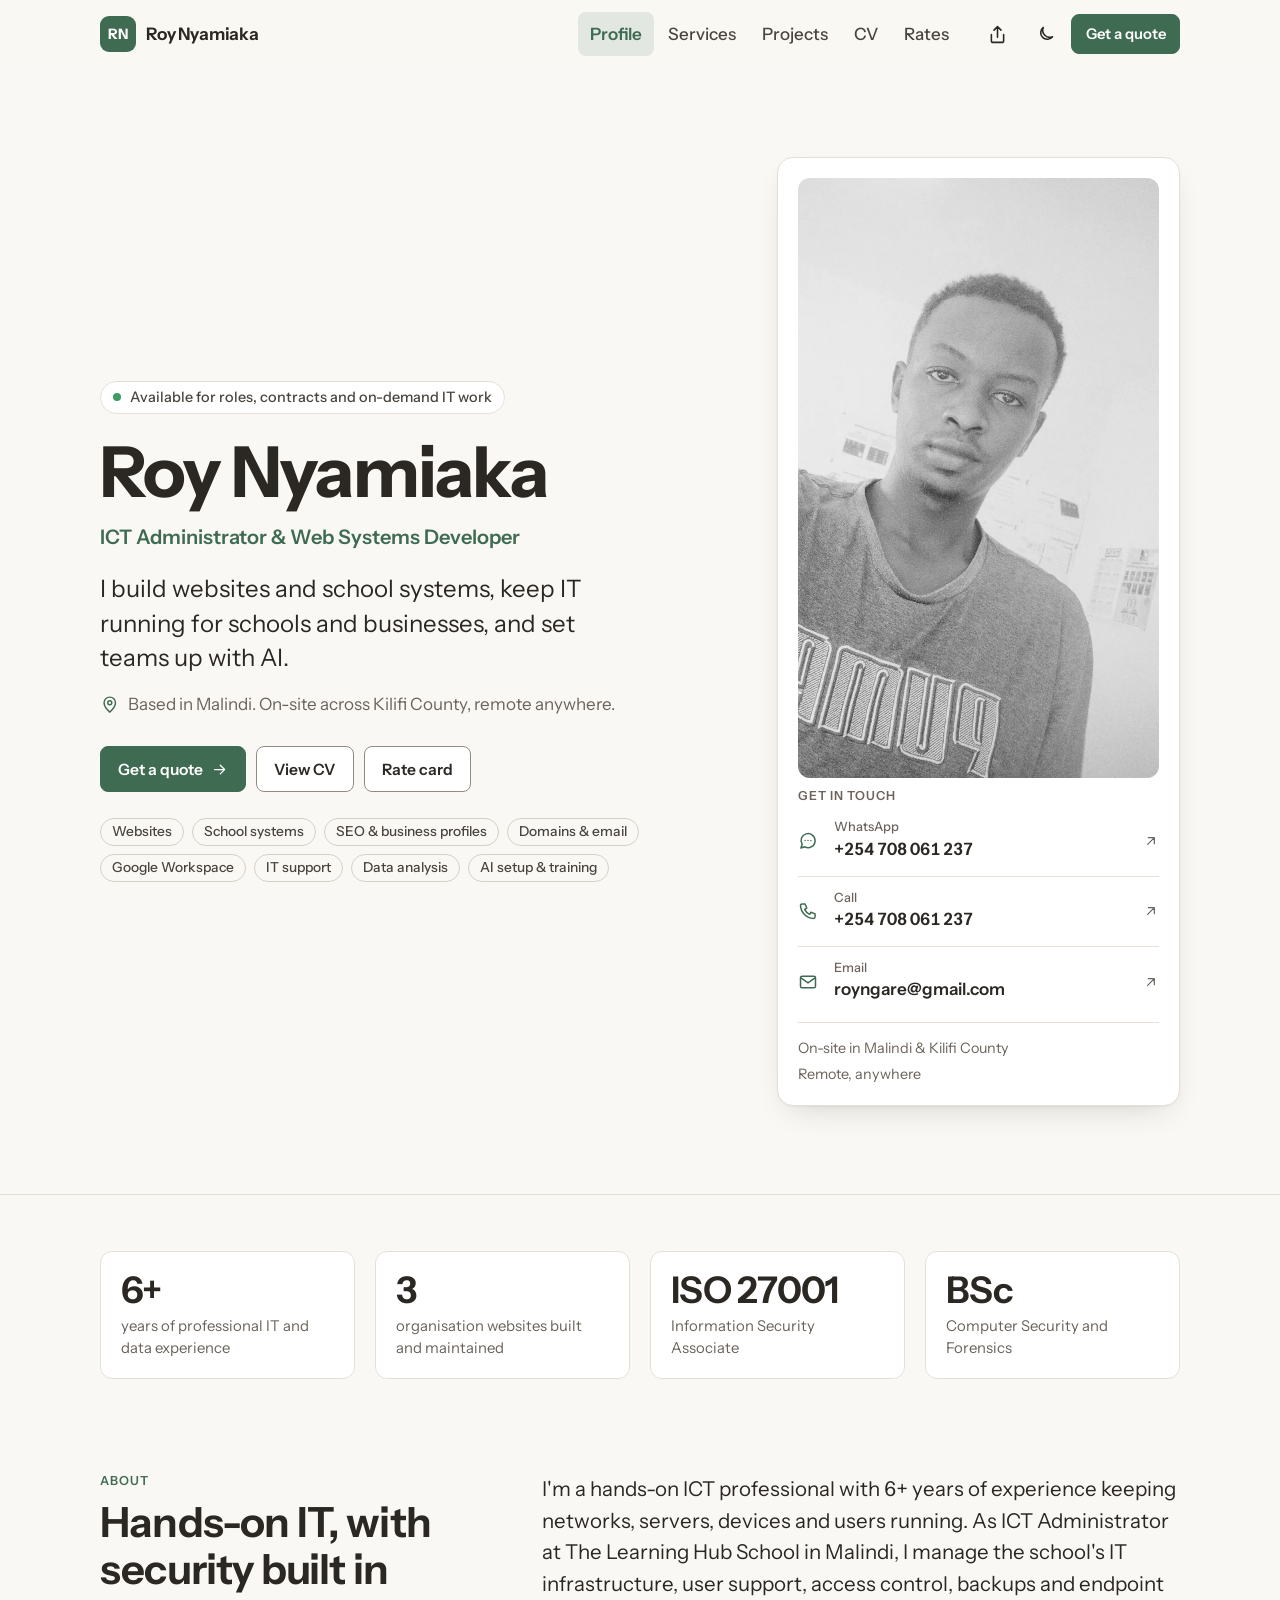
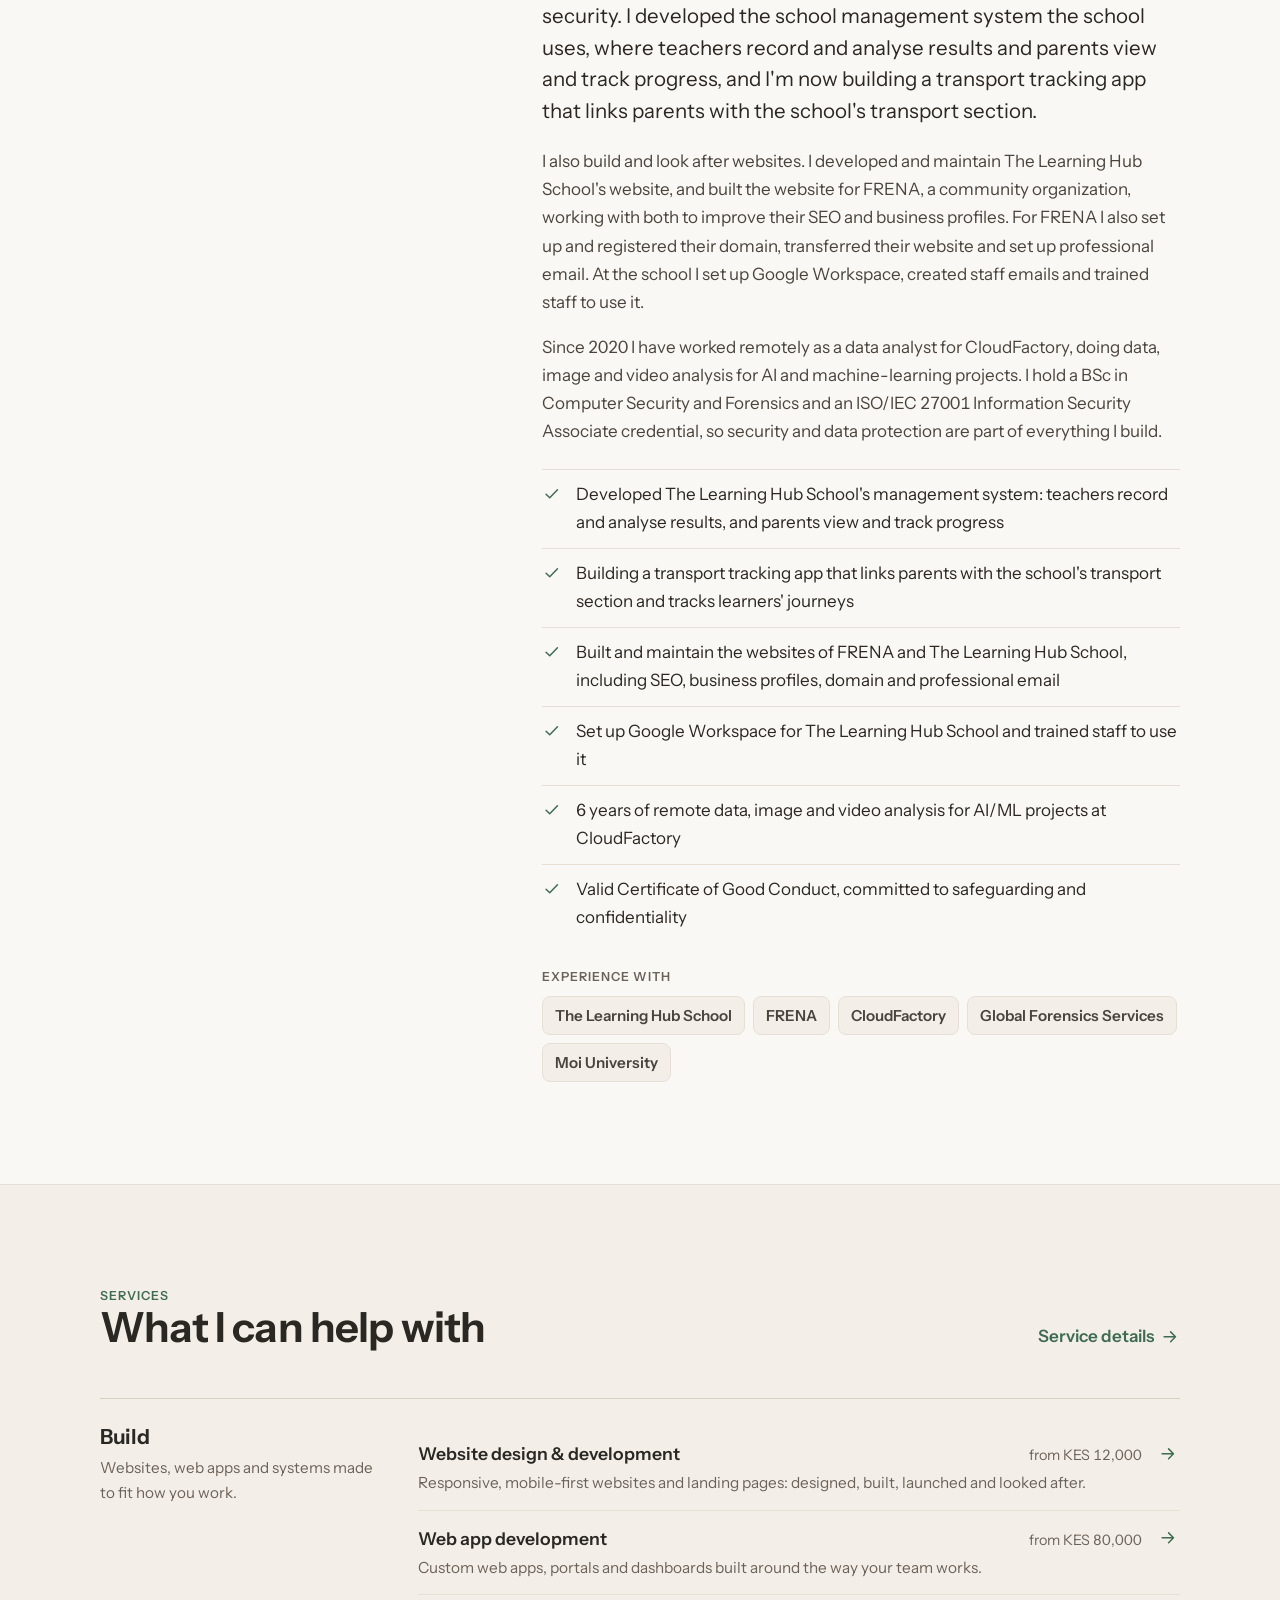
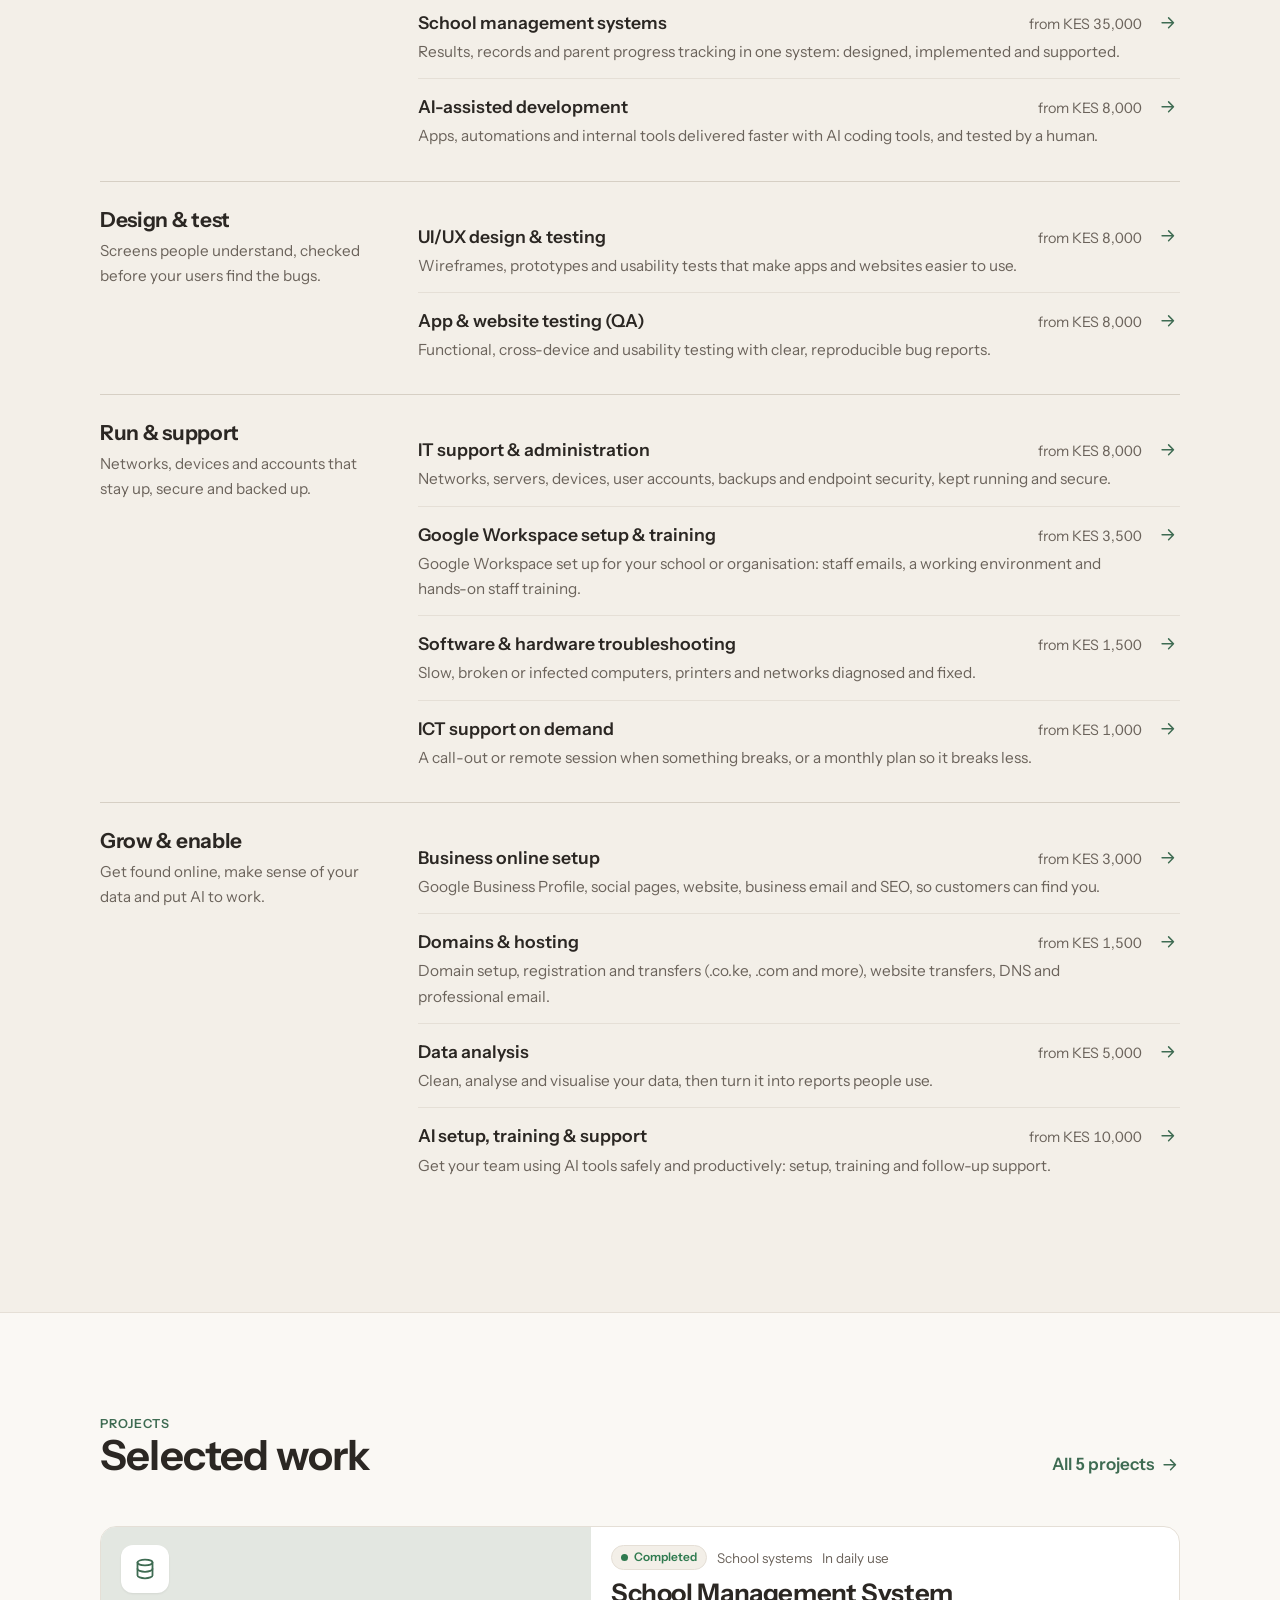
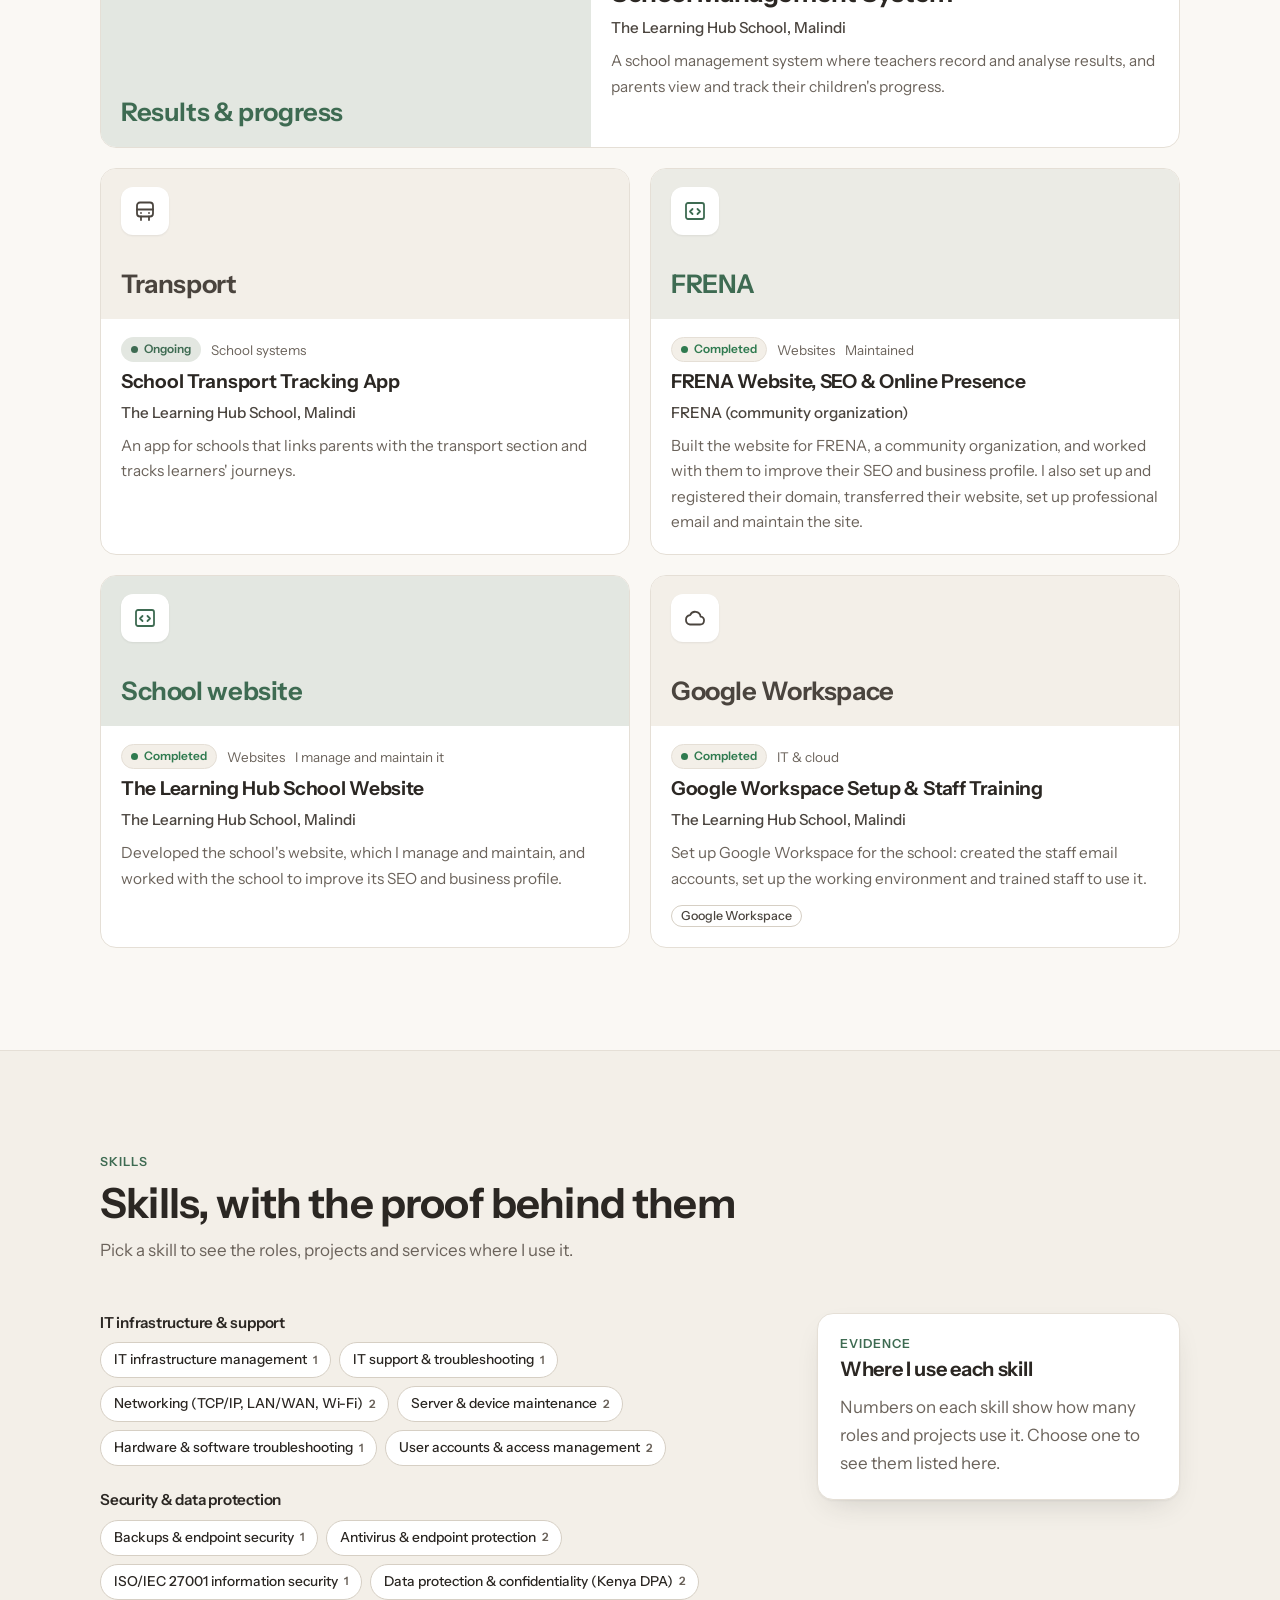
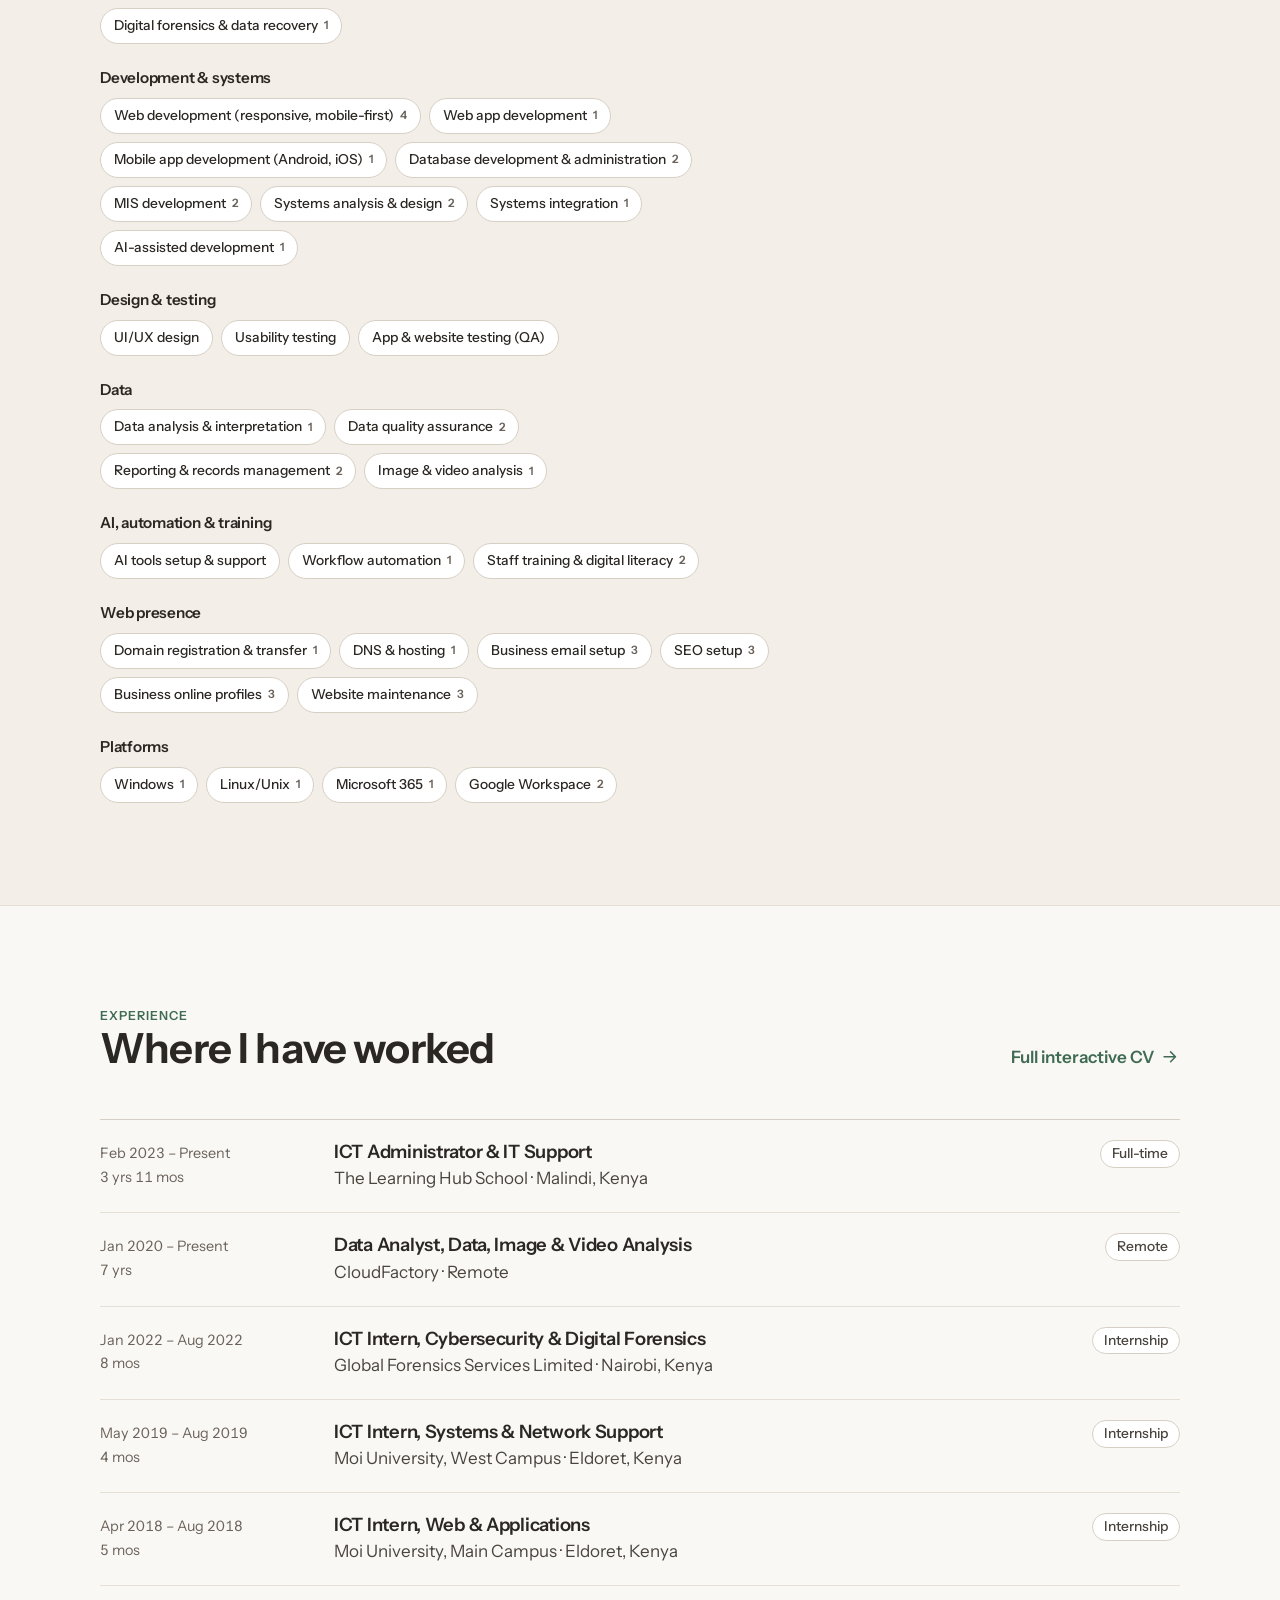
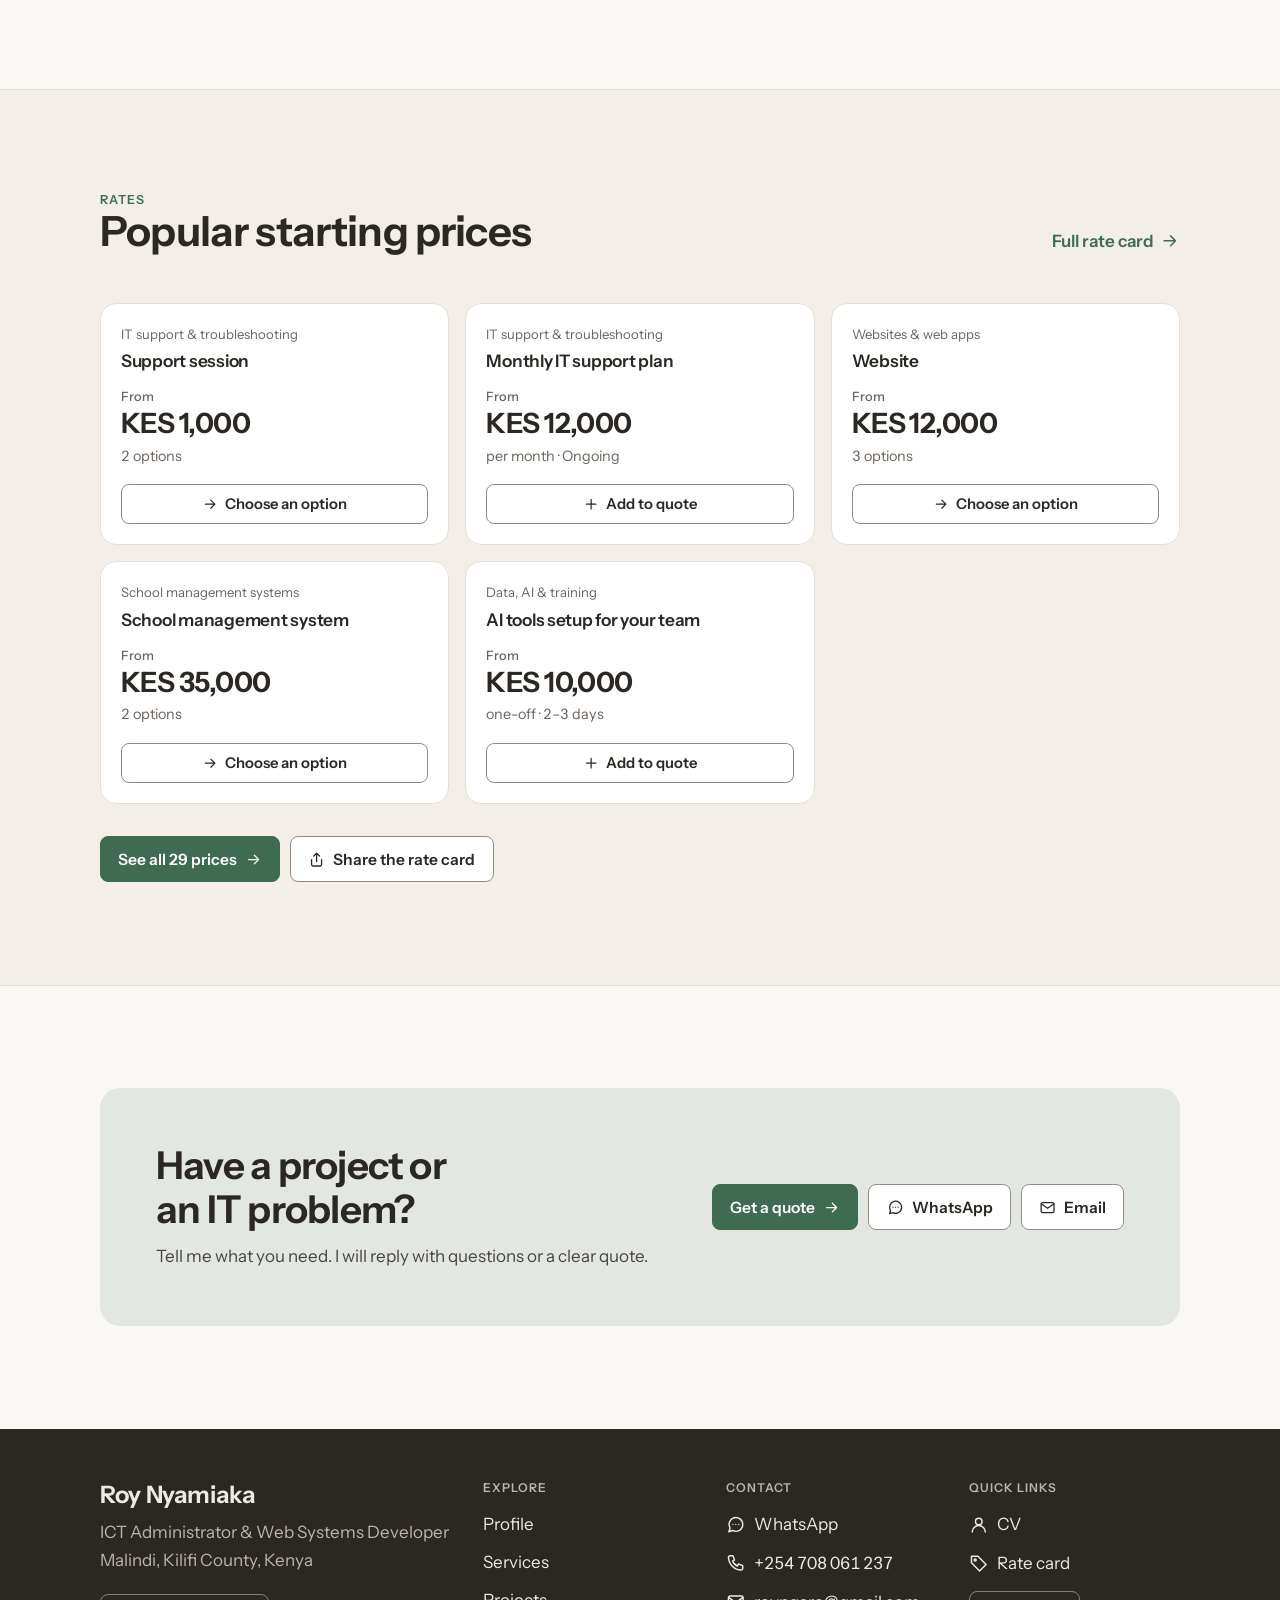
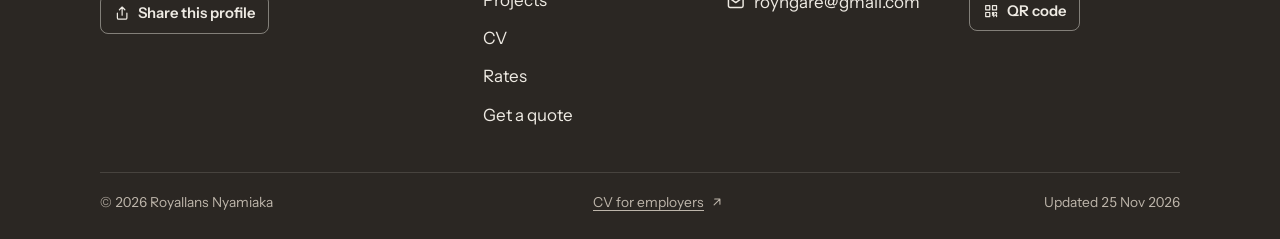
==== commit ea849a05: "Update portfolio: profile" ====
--- a/index.html
+++ b/index.html
@@ -5,19 +5,19 @@
     <meta name="viewport" content="width=device-width, initial-scale=1">
     <!-- SOCIAL-META:START -->
     <title>Roy Nyamiaka · ICT Administrator &amp; Web Systems Developer</title>
-    <meta name="description" content="I build websites and school systems, keep IT running for schools and businesses, and set teams up with AI. Based in Malindi on the Kenyan coast. On-site across Kilifi County, remote anywhere.">
+    <meta name="description" content="I build websites and school systems, keep IT running for schools and businesses, and set teams up with AI. Based in Malindi. On-site across Kilifi County, remote anywhere.">
     <meta name="theme-color" content="#3E6B52">
     <link rel="canonical" href="https://ngareroy.github.io/roy-portfolio/">
     <meta property="og:type" content="website">
     <meta property="og:site_name" content="Roy Nyamiaka">
     <meta property="og:title" content="Roy Nyamiaka · ICT Administrator &amp; Web Systems Developer">
-    <meta property="og:description" content="I build websites and school systems, keep IT running for schools and businesses, and set teams up with AI. Based in Malindi on the Kenyan coast. On-site across Kilifi County, remote anywhere.">
+    <meta property="og:description" content="I build websites and school systems, keep IT running for schools and businesses, and set teams up with AI. Based in Malindi. On-site across Kilifi County, remote anywhere.">
     <meta property="og:image" content="https://ngareroy.github.io/roy-portfolio/assets/img/og-profile.png">
     <meta property="og:image:width" content="1200">
     <meta property="og:image:height" content="630">
     <meta name="twitter:card" content="summary_large_image">
     <meta name="twitter:title" content="Roy Nyamiaka · ICT Administrator &amp; Web Systems Developer">
-    <meta name="twitter:description" content="I build websites and school systems, keep IT running for schools and businesses, and set teams up with AI. Based in Malindi on the Kenyan coast. On-site across Kilifi County, remote anywhere.">
+    <meta name="twitter:description" content="I build websites and school systems, keep IT running for schools and businesses, and set teams up with AI. Based in Malindi. On-site across Kilifi County, remote anywhere.">
     <meta name="twitter:image" content="https://ngareroy.github.io/roy-portfolio/assets/img/og-profile.png">
     <meta property="og:url" content="https://ngareroy.github.io/roy-portfolio/">
     <!-- SOCIAL-META:END -->
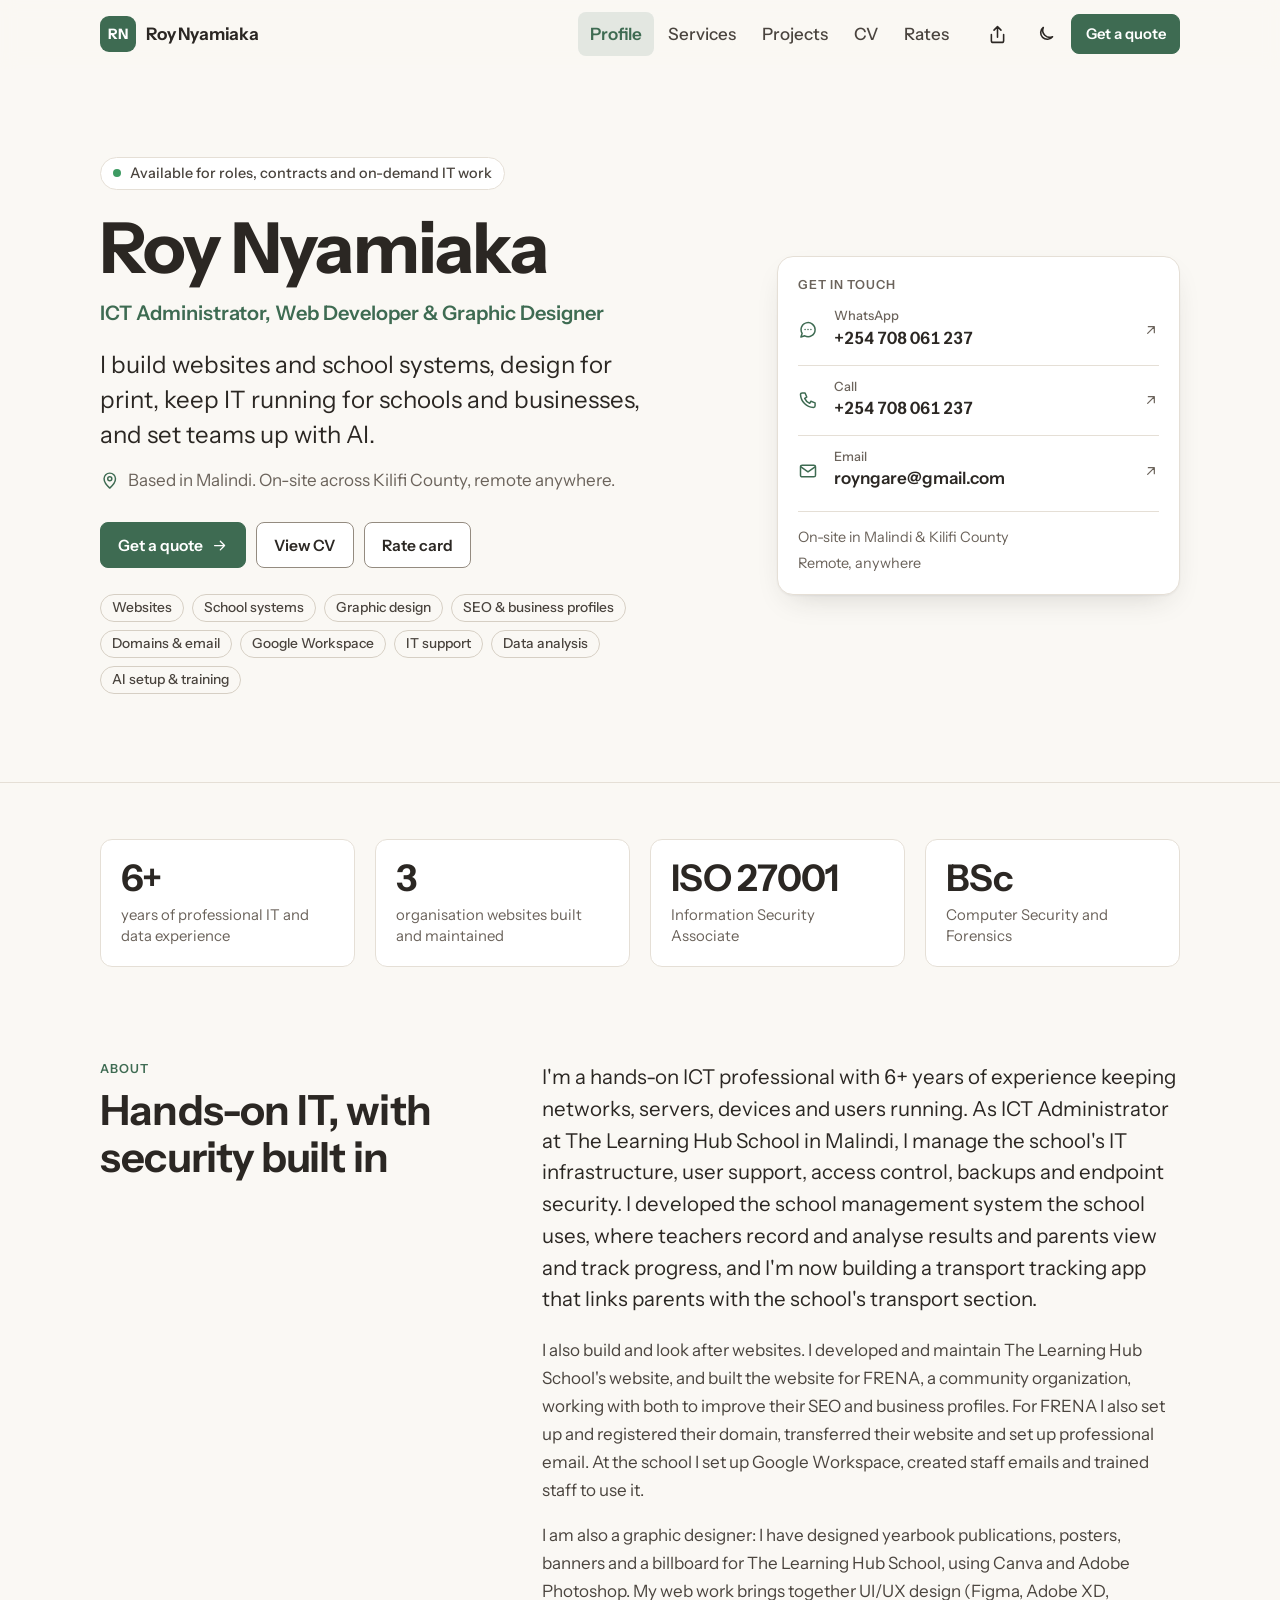
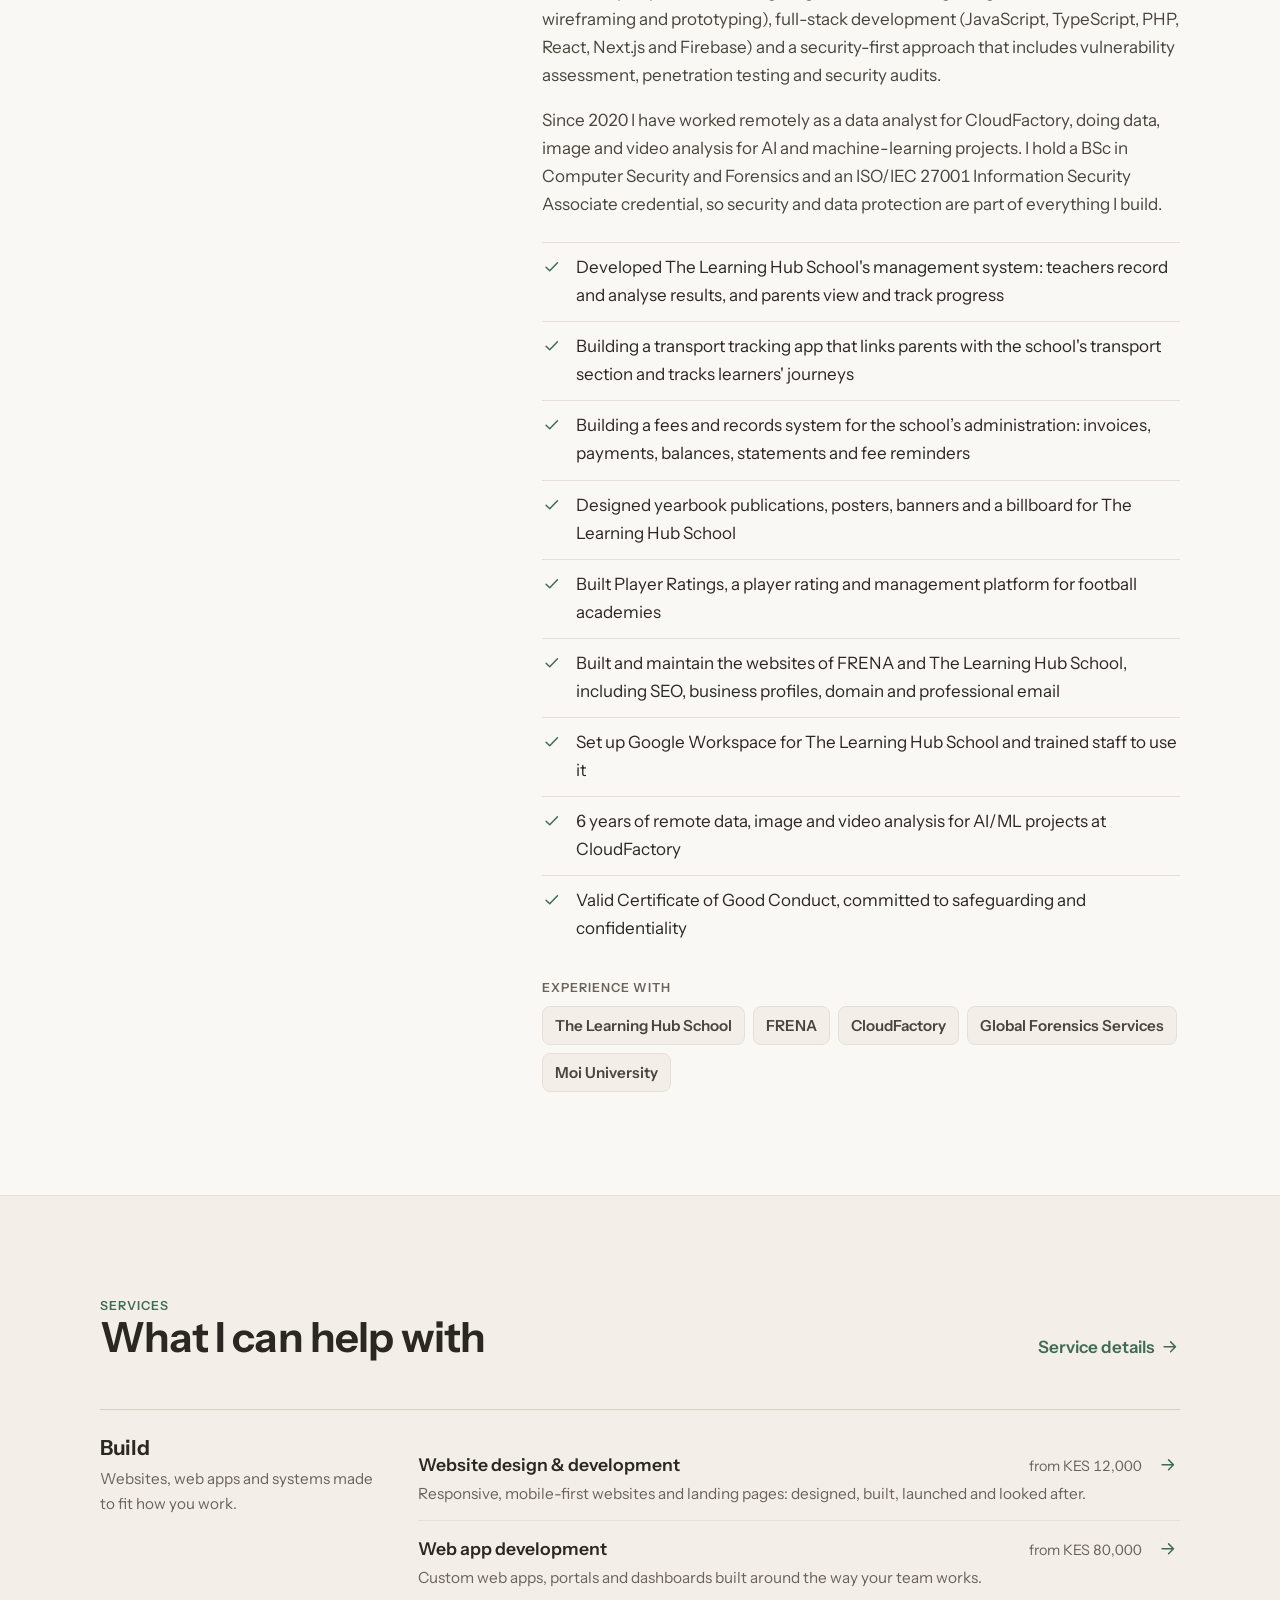
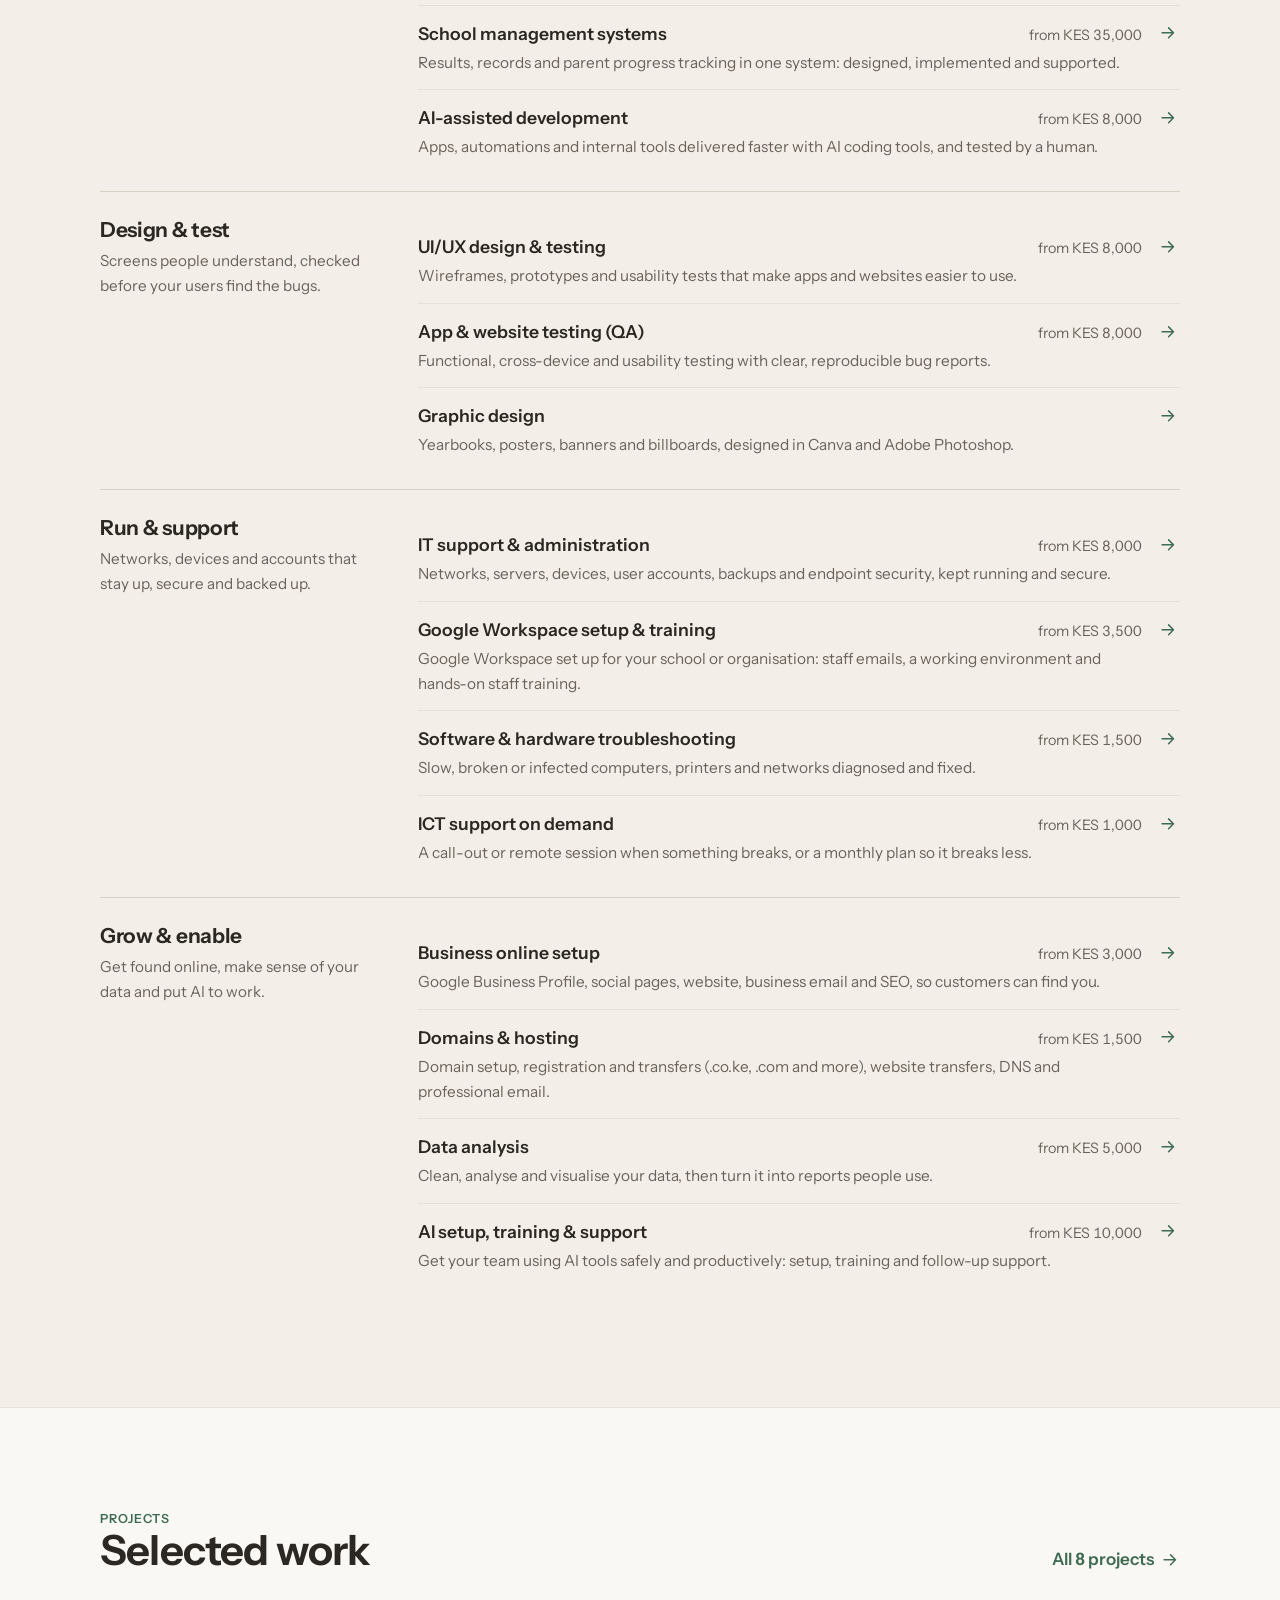
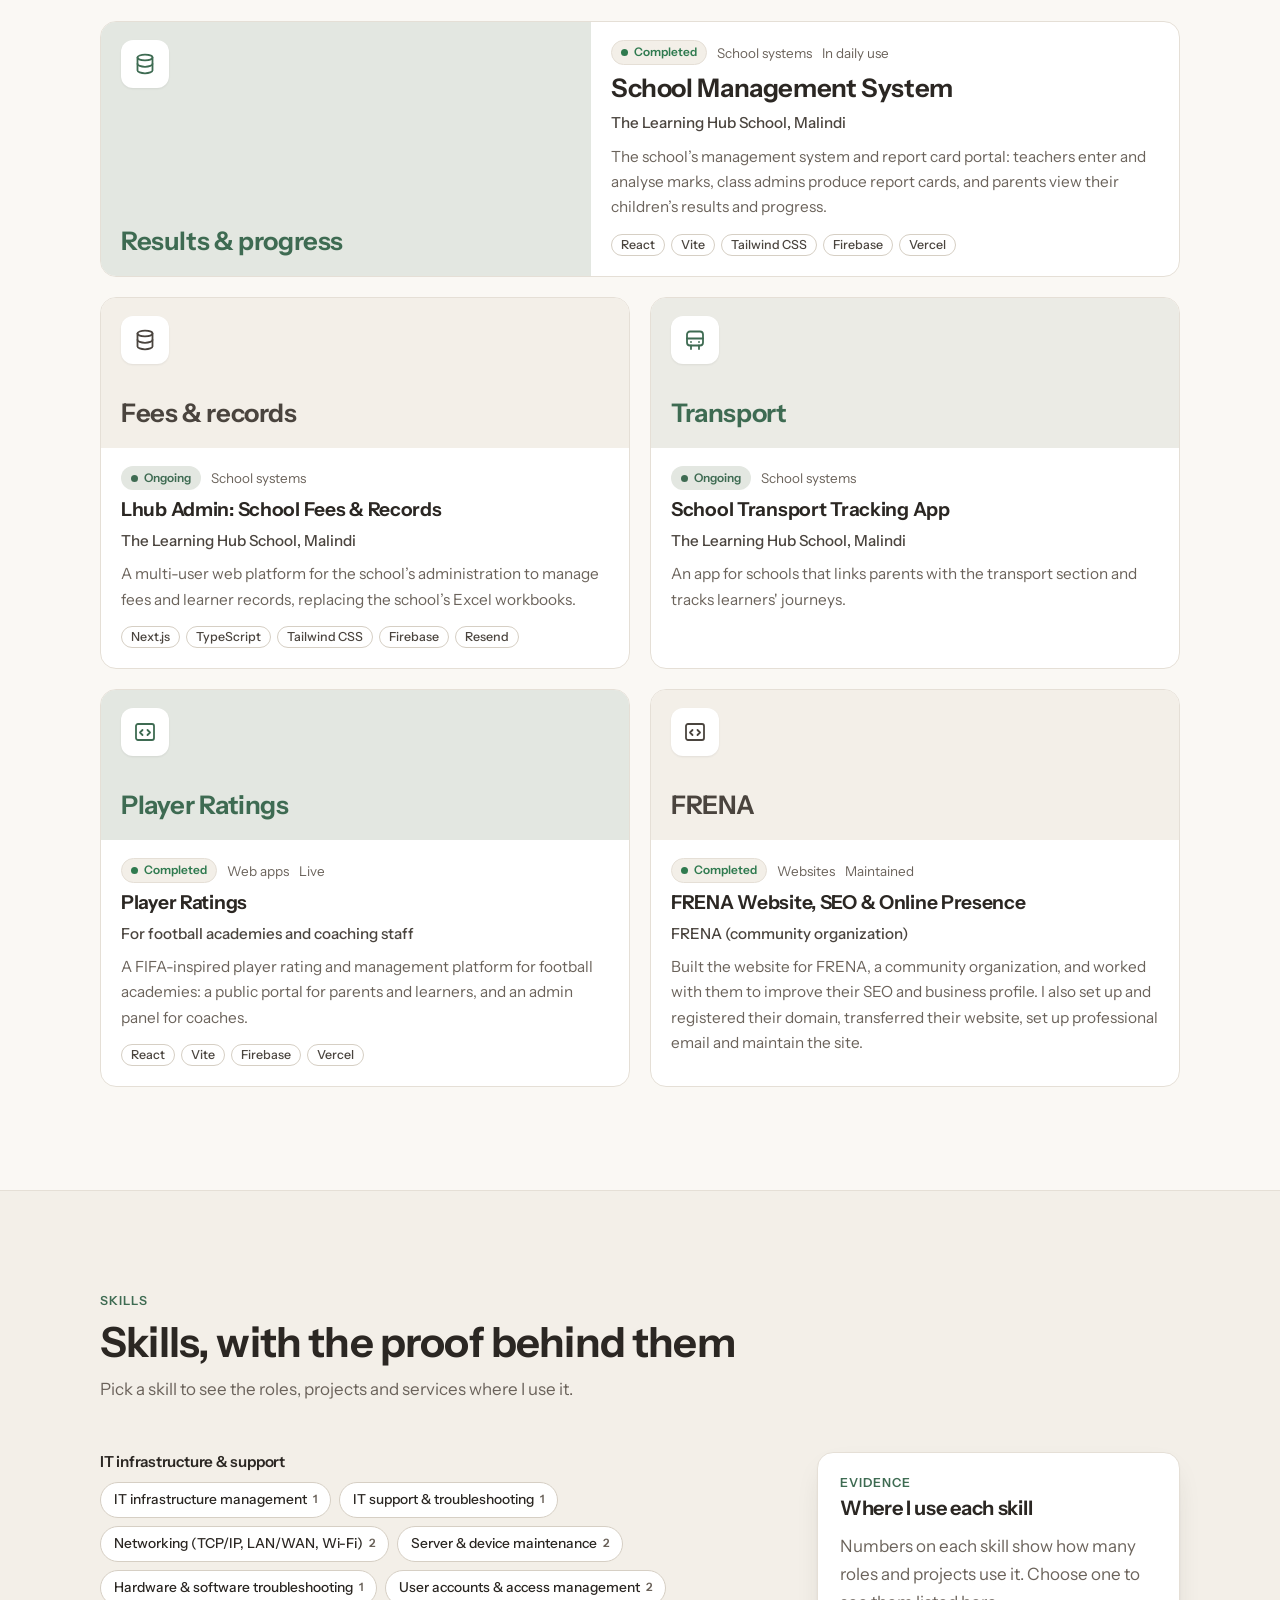
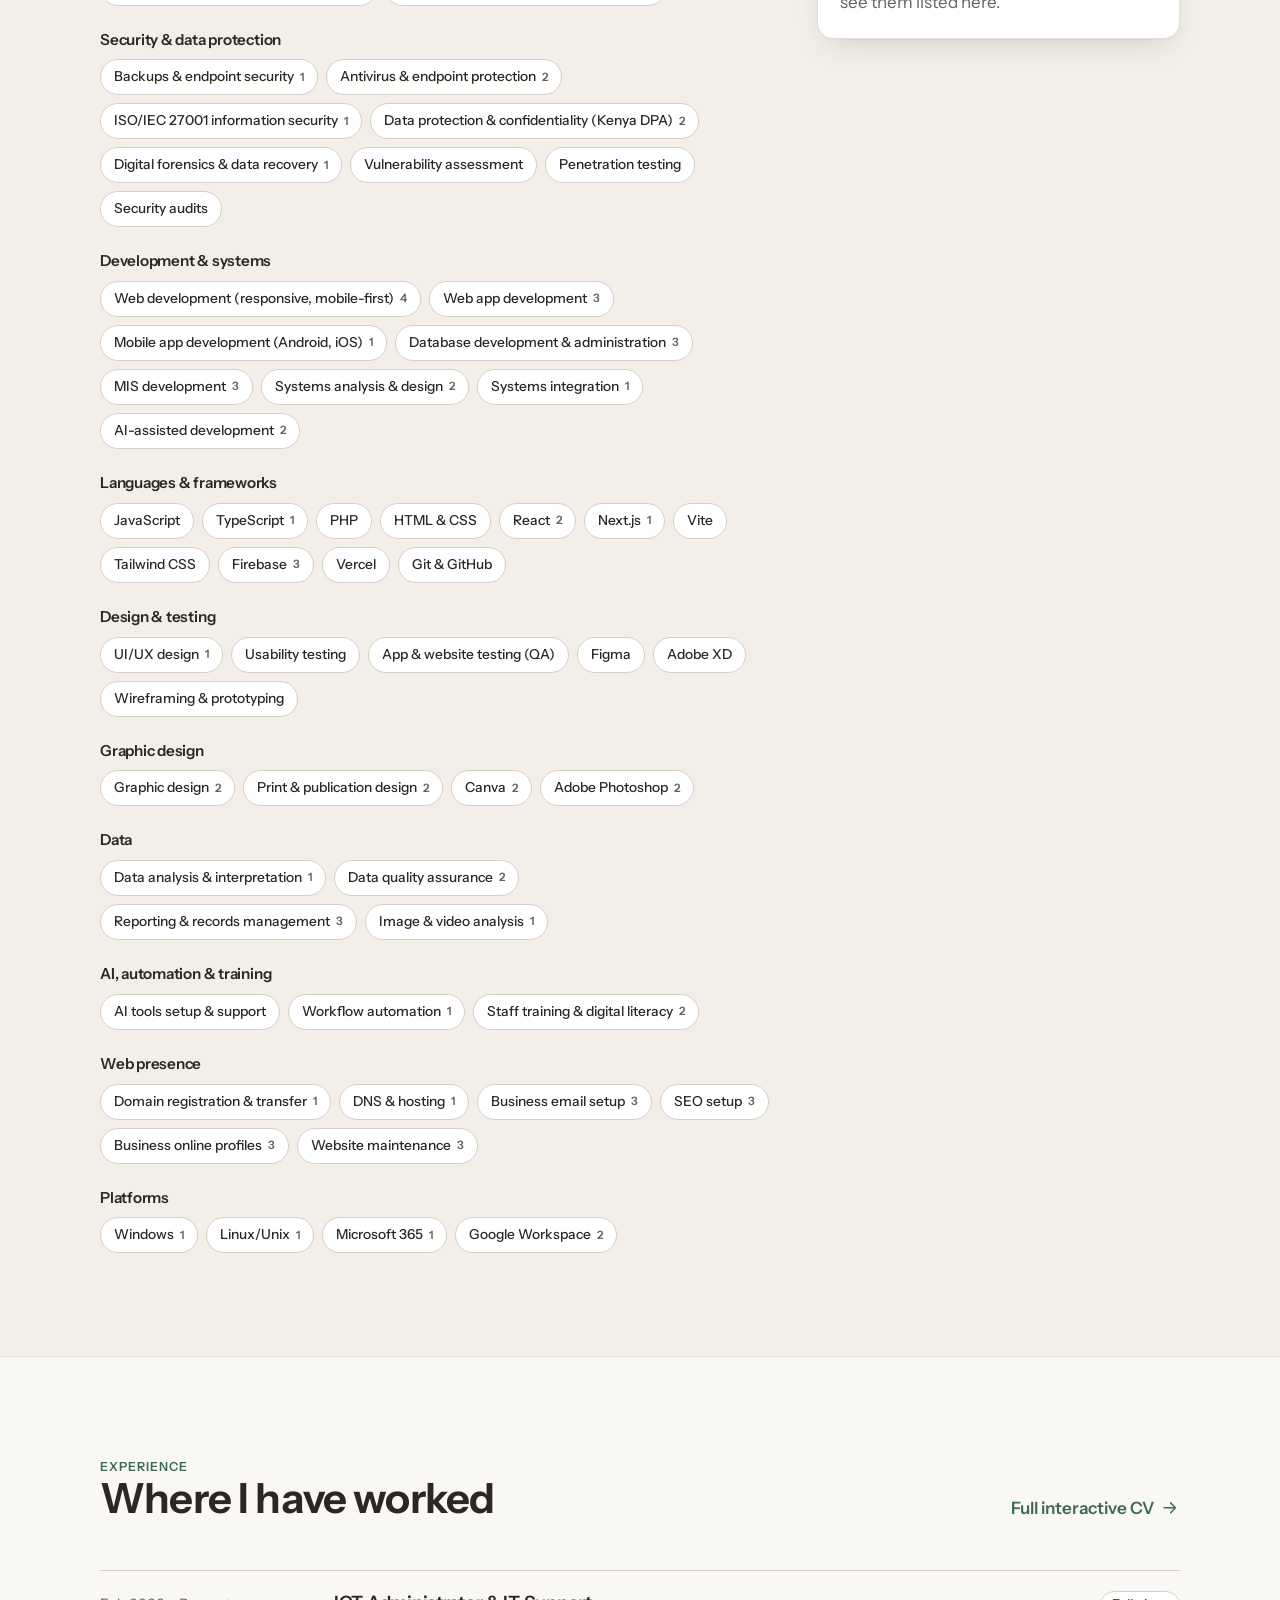
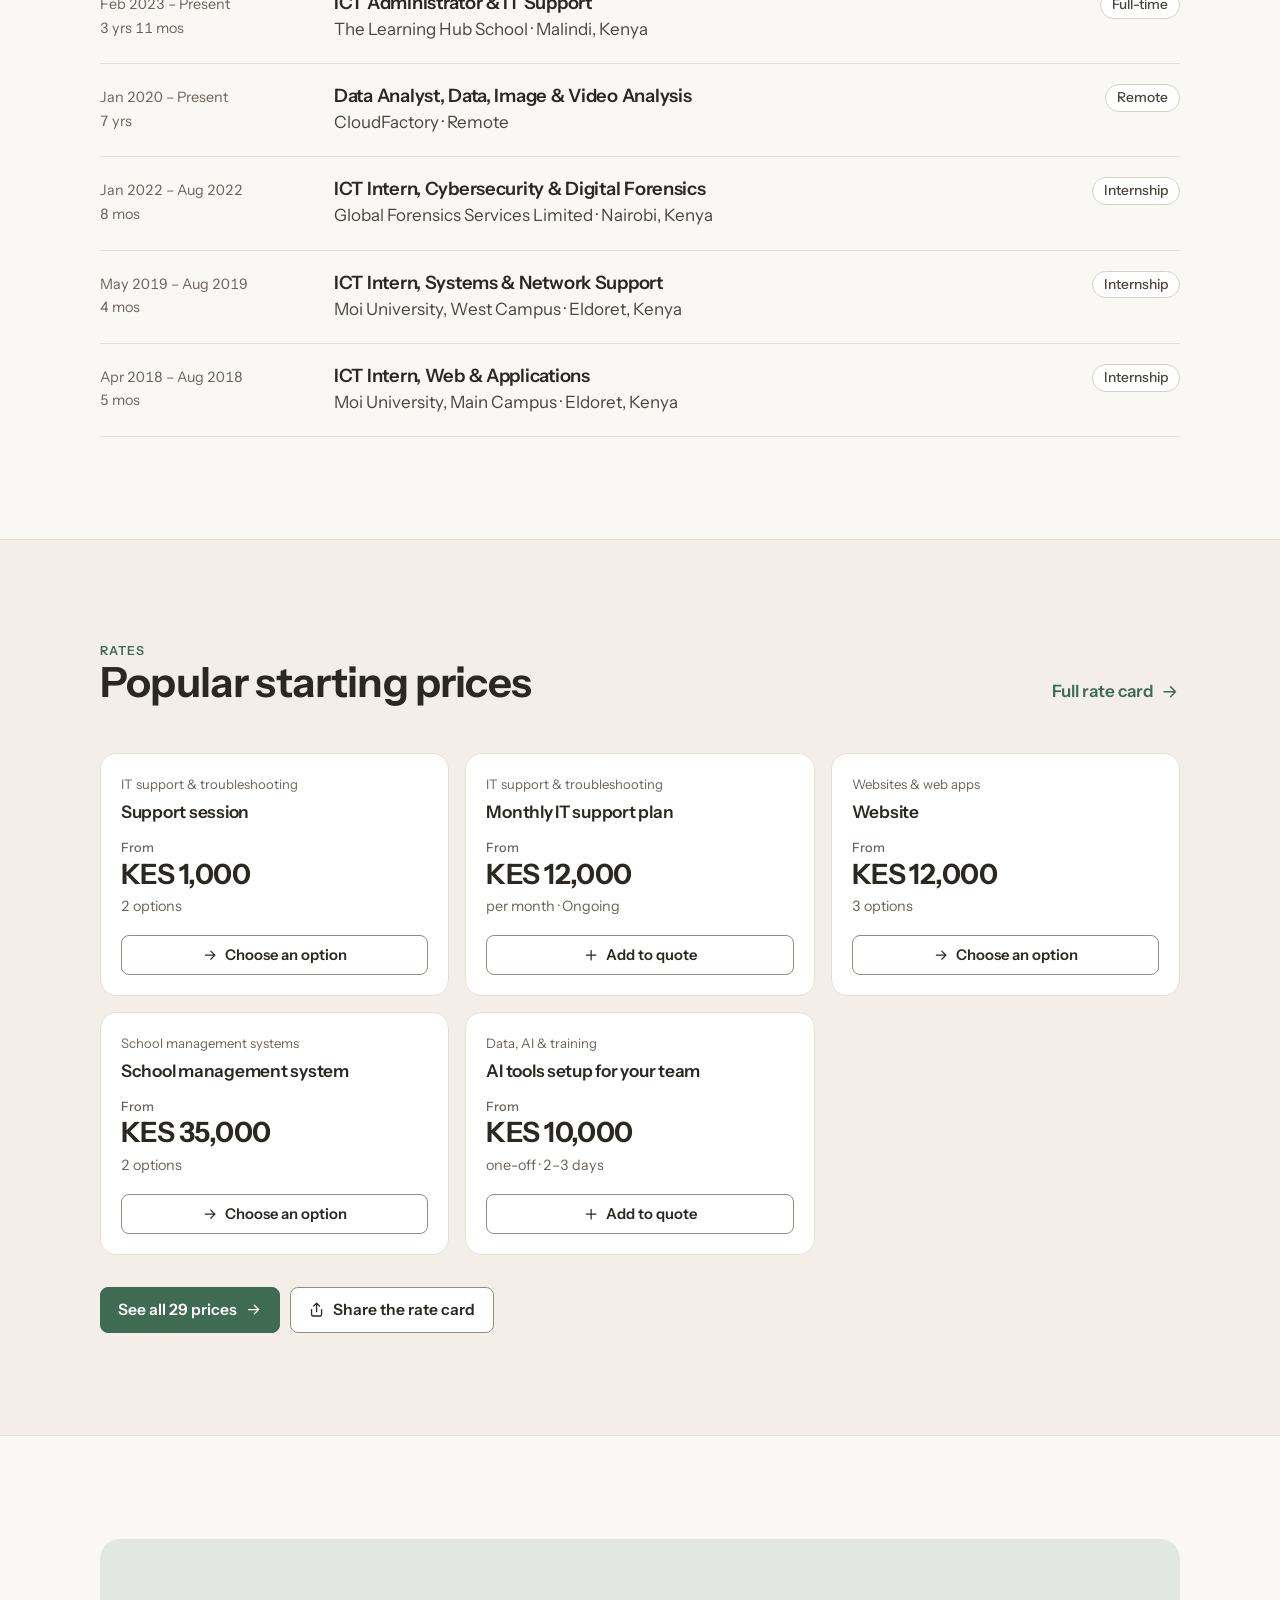
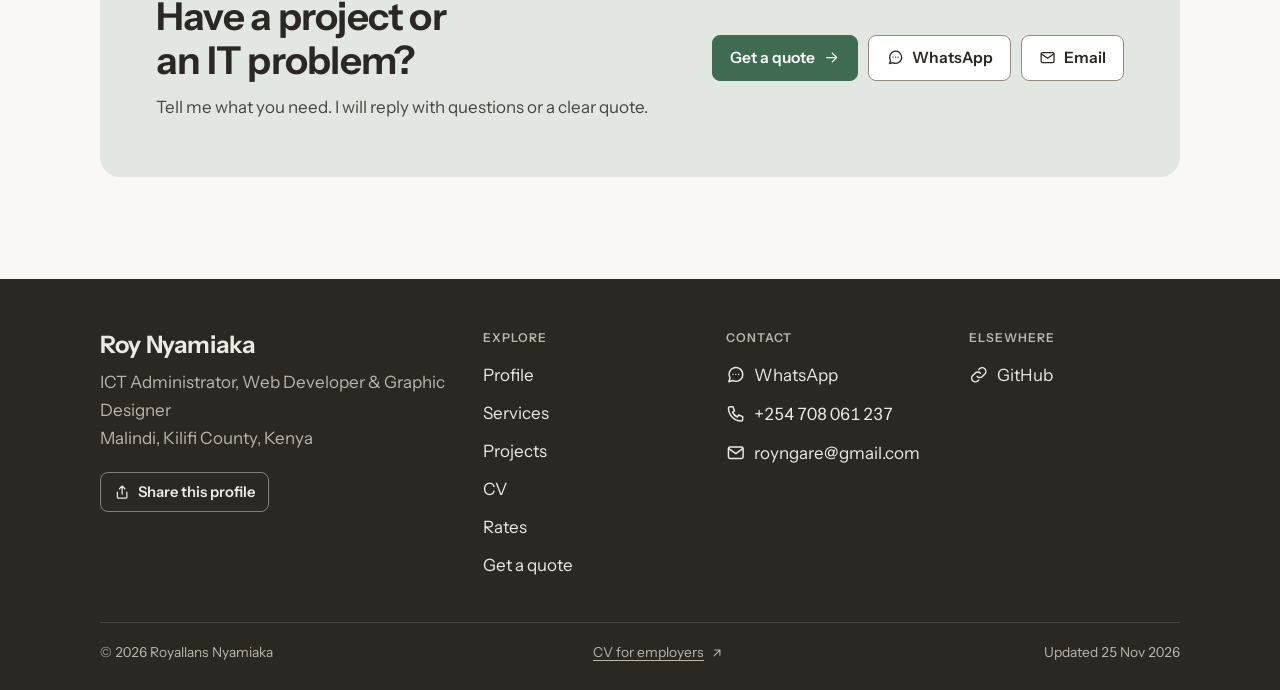
==== commit 86acae79: "Graphic design, Lhub Admin and Player Ratings projects, project links and demo" ====
--- a/index.html
+++ b/index.html
@@ -4,20 +4,20 @@
     <meta charset="utf-8">
     <meta name="viewport" content="width=device-width, initial-scale=1">
     <!-- SOCIAL-META:START -->
-    <title>Roy Nyamiaka · ICT Administrator &amp; Web Systems Developer</title>
-    <meta name="description" content="I build websites and school systems, keep IT running for schools and businesses, and set teams up with AI. Based in Malindi. On-site across Kilifi County, remote anywhere.">
+    <title>Roy Nyamiaka · ICT Administrator, Web Developer &amp; Graphic Designer</title>
+    <meta name="description" content="I build websites and school systems, design for print, keep IT running for schools and businesses, and set teams up with AI. Based in Malindi. On-site across Kilifi County, remote anywhere.">
     <meta name="theme-color" content="#3E6B52">
     <link rel="canonical" href="https://ngareroy.github.io/roy-portfolio/">
     <meta property="og:type" content="website">
     <meta property="og:site_name" content="Roy Nyamiaka">
-    <meta property="og:title" content="Roy Nyamiaka · ICT Administrator &amp; Web Systems Developer">
-    <meta property="og:description" content="I build websites and school systems, keep IT running for schools and businesses, and set teams up with AI. Based in Malindi. On-site across Kilifi County, remote anywhere.">
+    <meta property="og:title" content="Roy Nyamiaka · ICT Administrator, Web Developer &amp; Graphic Designer">
+    <meta property="og:description" content="I build websites and school systems, design for print, keep IT running for schools and businesses, and set teams up with AI. Based in Malindi. On-site across Kilifi County, remote anywhere.">
     <meta property="og:image" content="https://ngareroy.github.io/roy-portfolio/assets/img/og-profile.png">
     <meta property="og:image:width" content="1200">
     <meta property="og:image:height" content="630">
     <meta name="twitter:card" content="summary_large_image">
-    <meta name="twitter:title" content="Roy Nyamiaka · ICT Administrator &amp; Web Systems Developer">
-    <meta name="twitter:description" content="I build websites and school systems, keep IT running for schools and businesses, and set teams up with AI. Based in Malindi. On-site across Kilifi County, remote anywhere.">
+    <meta name="twitter:title" content="Roy Nyamiaka · ICT Administrator, Web Developer &amp; Graphic Designer">
+    <meta name="twitter:description" content="I build websites and school systems, design for print, keep IT running for schools and businesses, and set teams up with AI. Based in Malindi. On-site across Kilifi County, remote anywhere.">
     <meta name="twitter:image" content="https://ngareroy.github.io/roy-portfolio/assets/img/og-profile.png">
     <meta property="og:url" content="https://ngareroy.github.io/roy-portfolio/">
     <!-- SOCIAL-META:END -->
@@ -46,7 +46,7 @@
             <!-- NOSCRIPT:START -->
             <section class="wrap" style="padding:48px 20px">
                 <h1>Roy Nyamiaka</h1>
-                <p>ICT Administrator &amp; Web Systems Developer · Malindi, Kilifi County, Kenya</p>
+                <p>ICT Administrator, Web Developer &amp; Graphic Designer · Malindi, Kilifi County, Kenya</p>
                 <p>Email: <a href="mailto:royngare@gmail.com">royngare@gmail.com</a> · Phone: +254 708 061 237</p>
                 <p>Please enable JavaScript to see the full portfolio, CV and rate card.</p>
             </section>
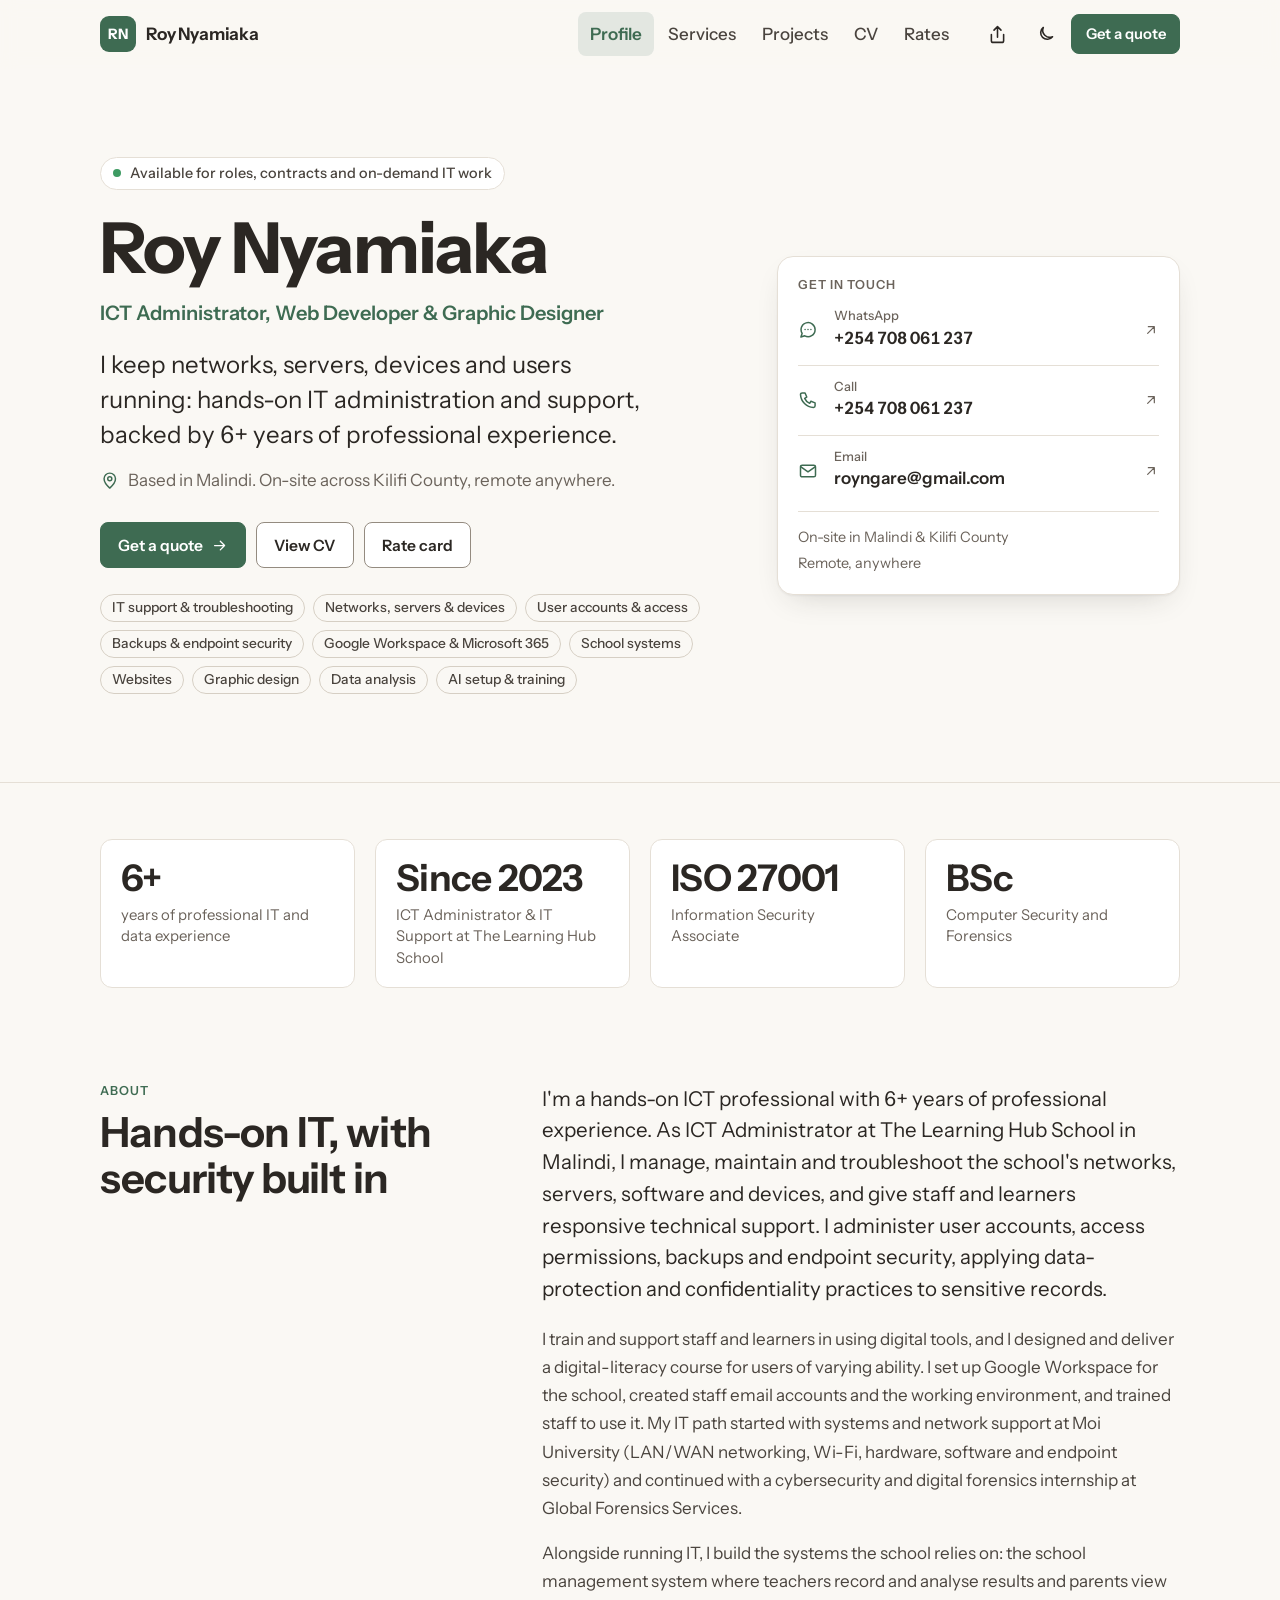
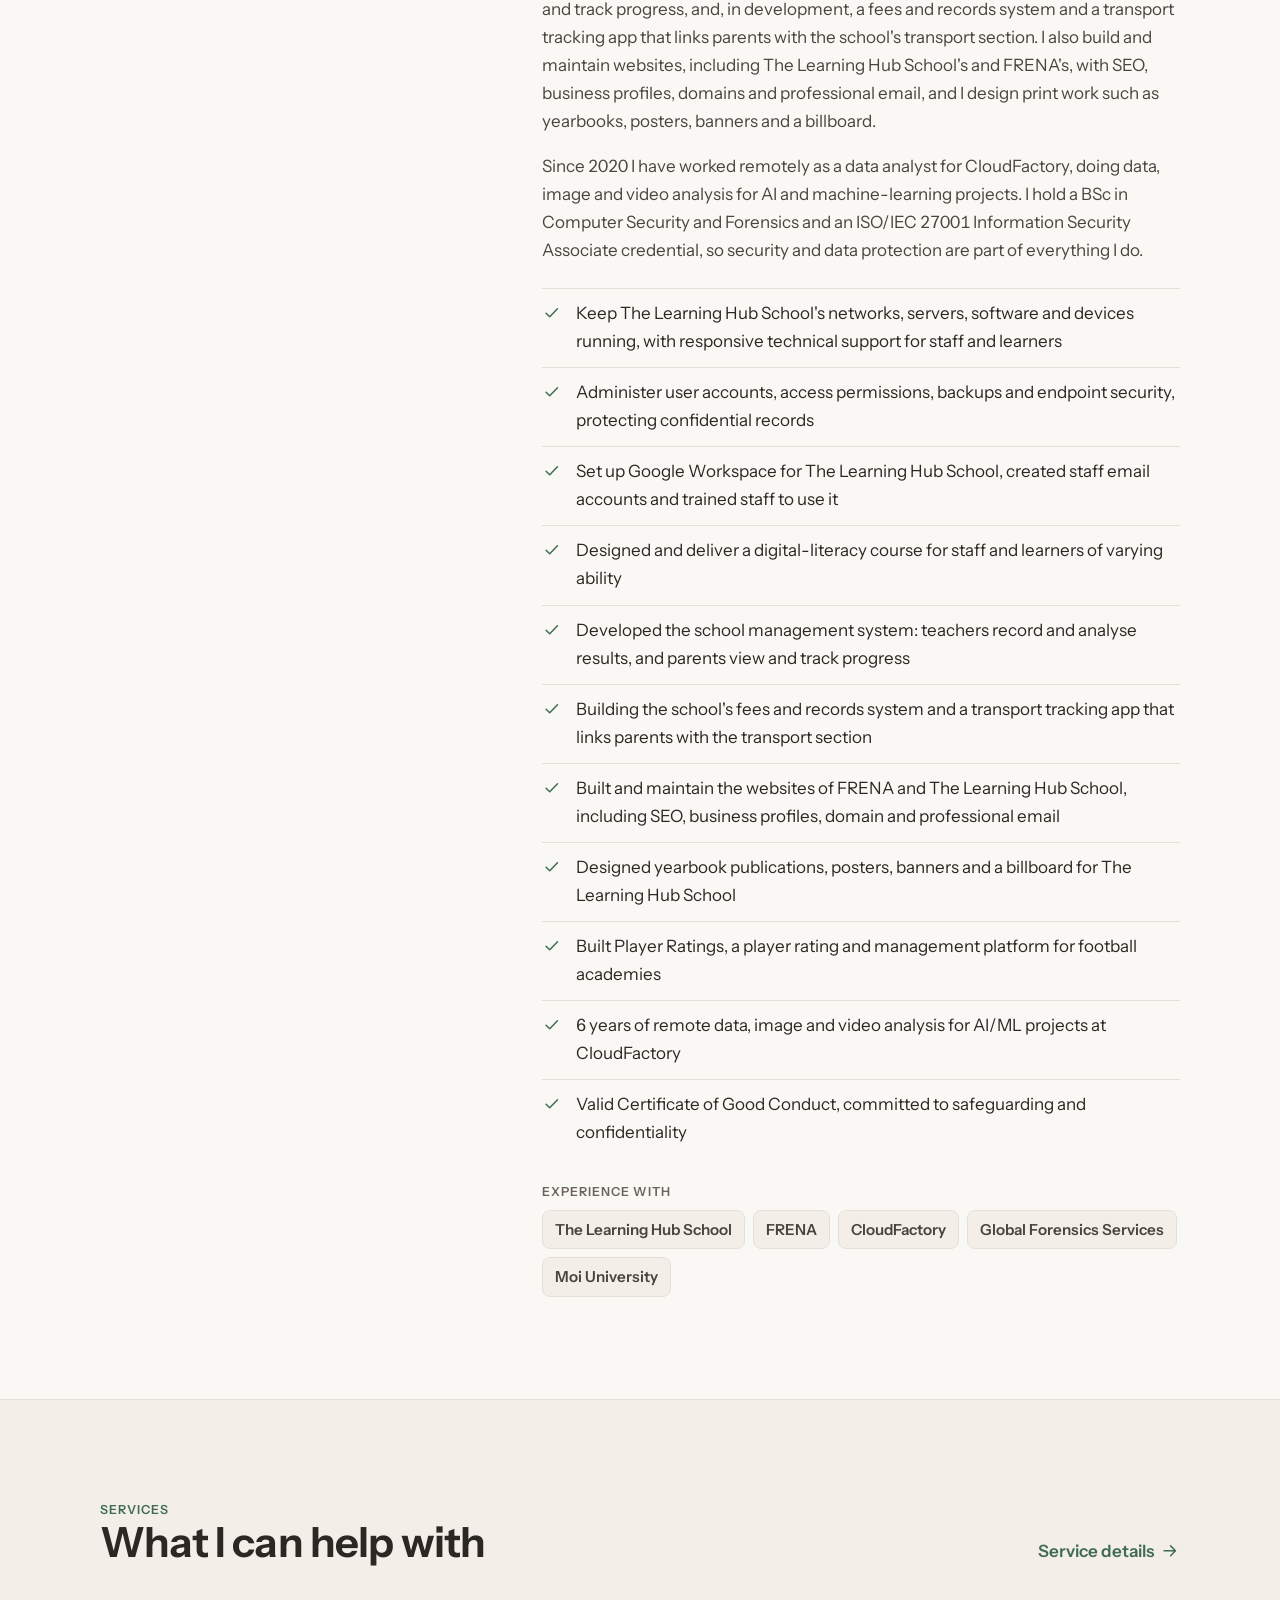
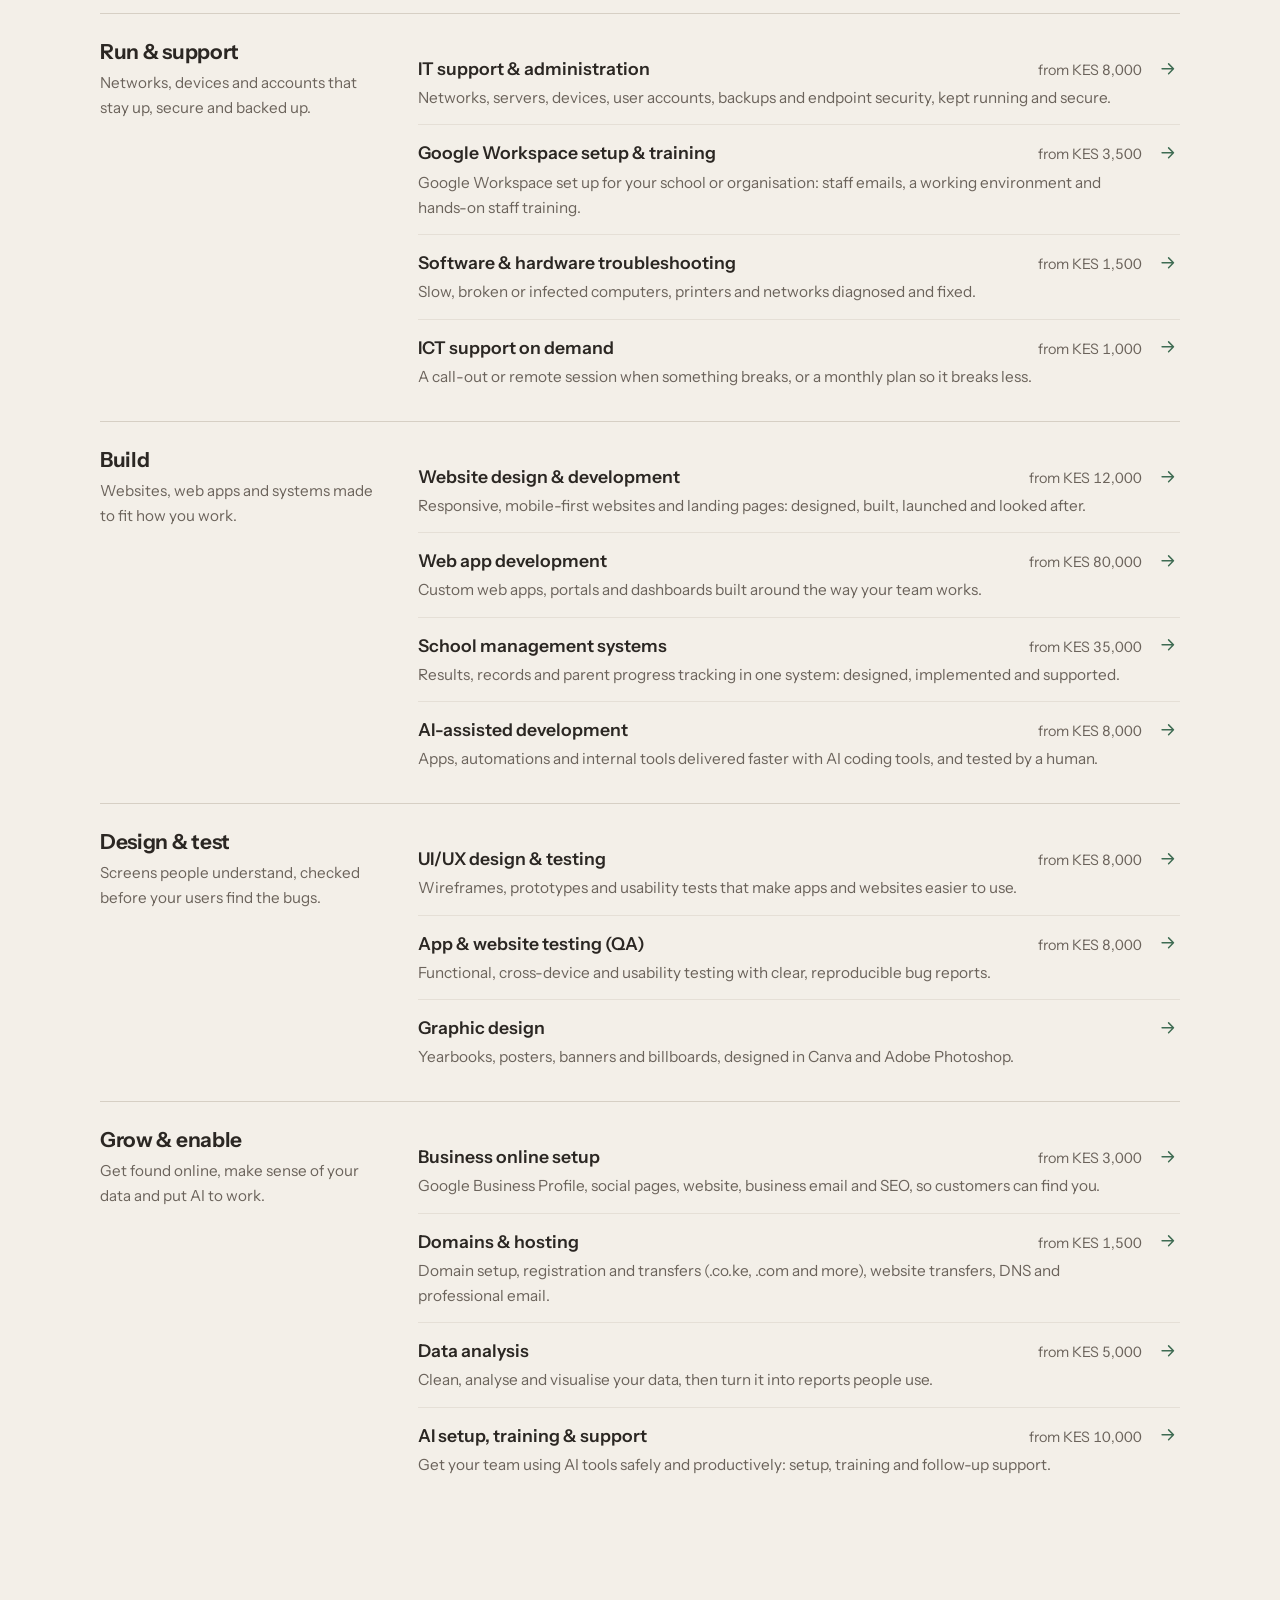
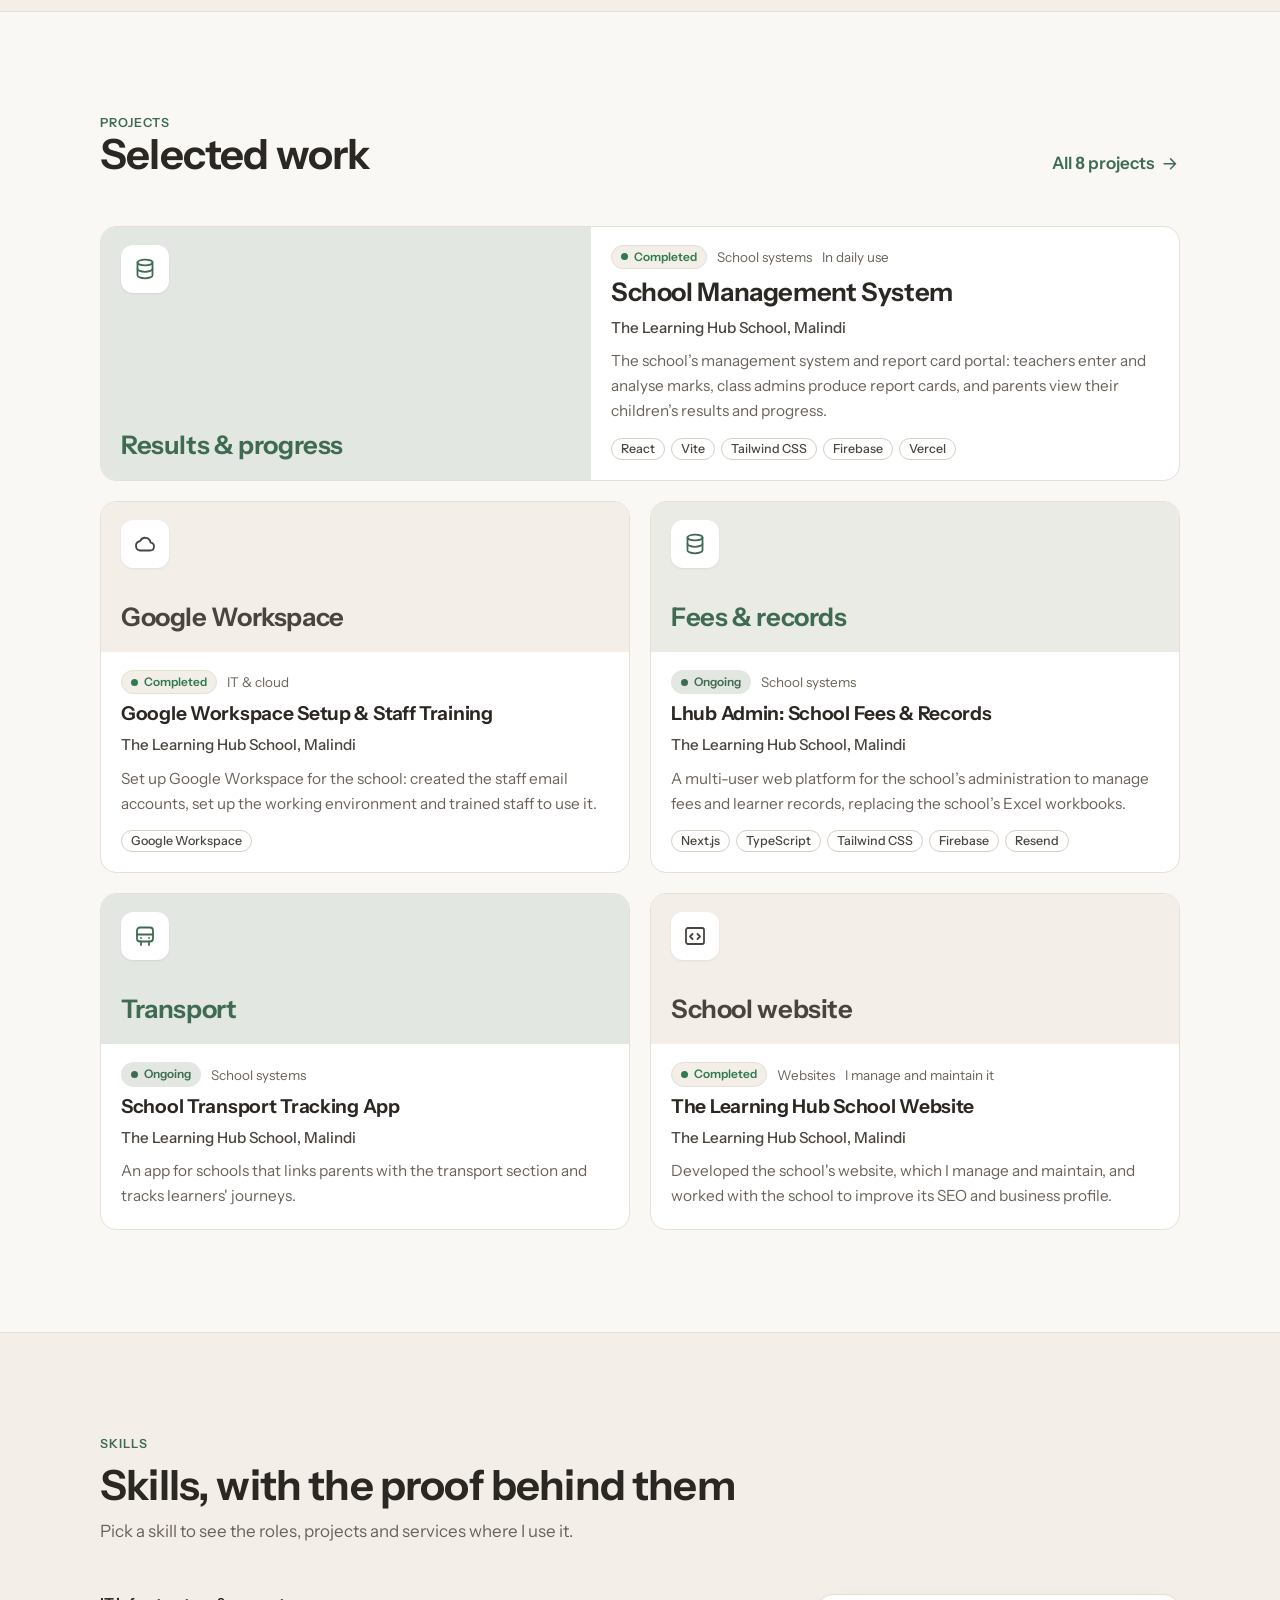
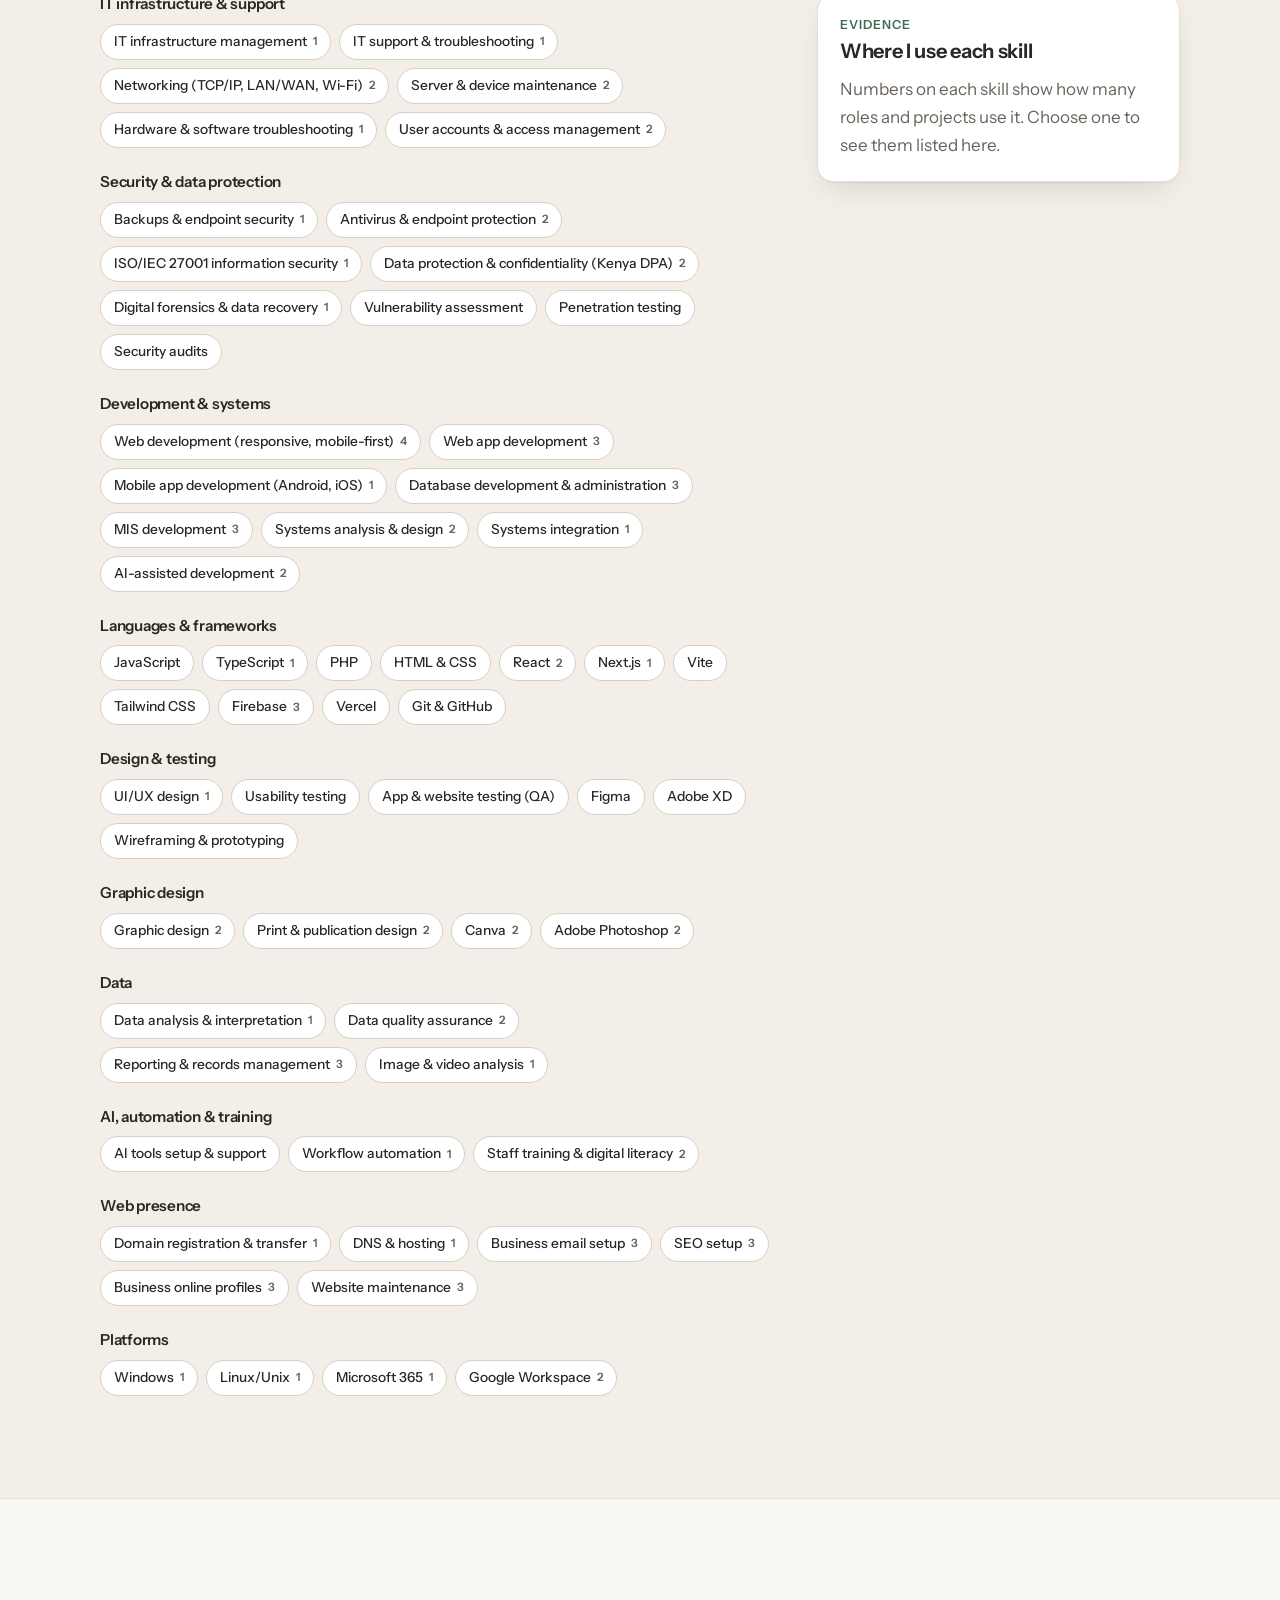
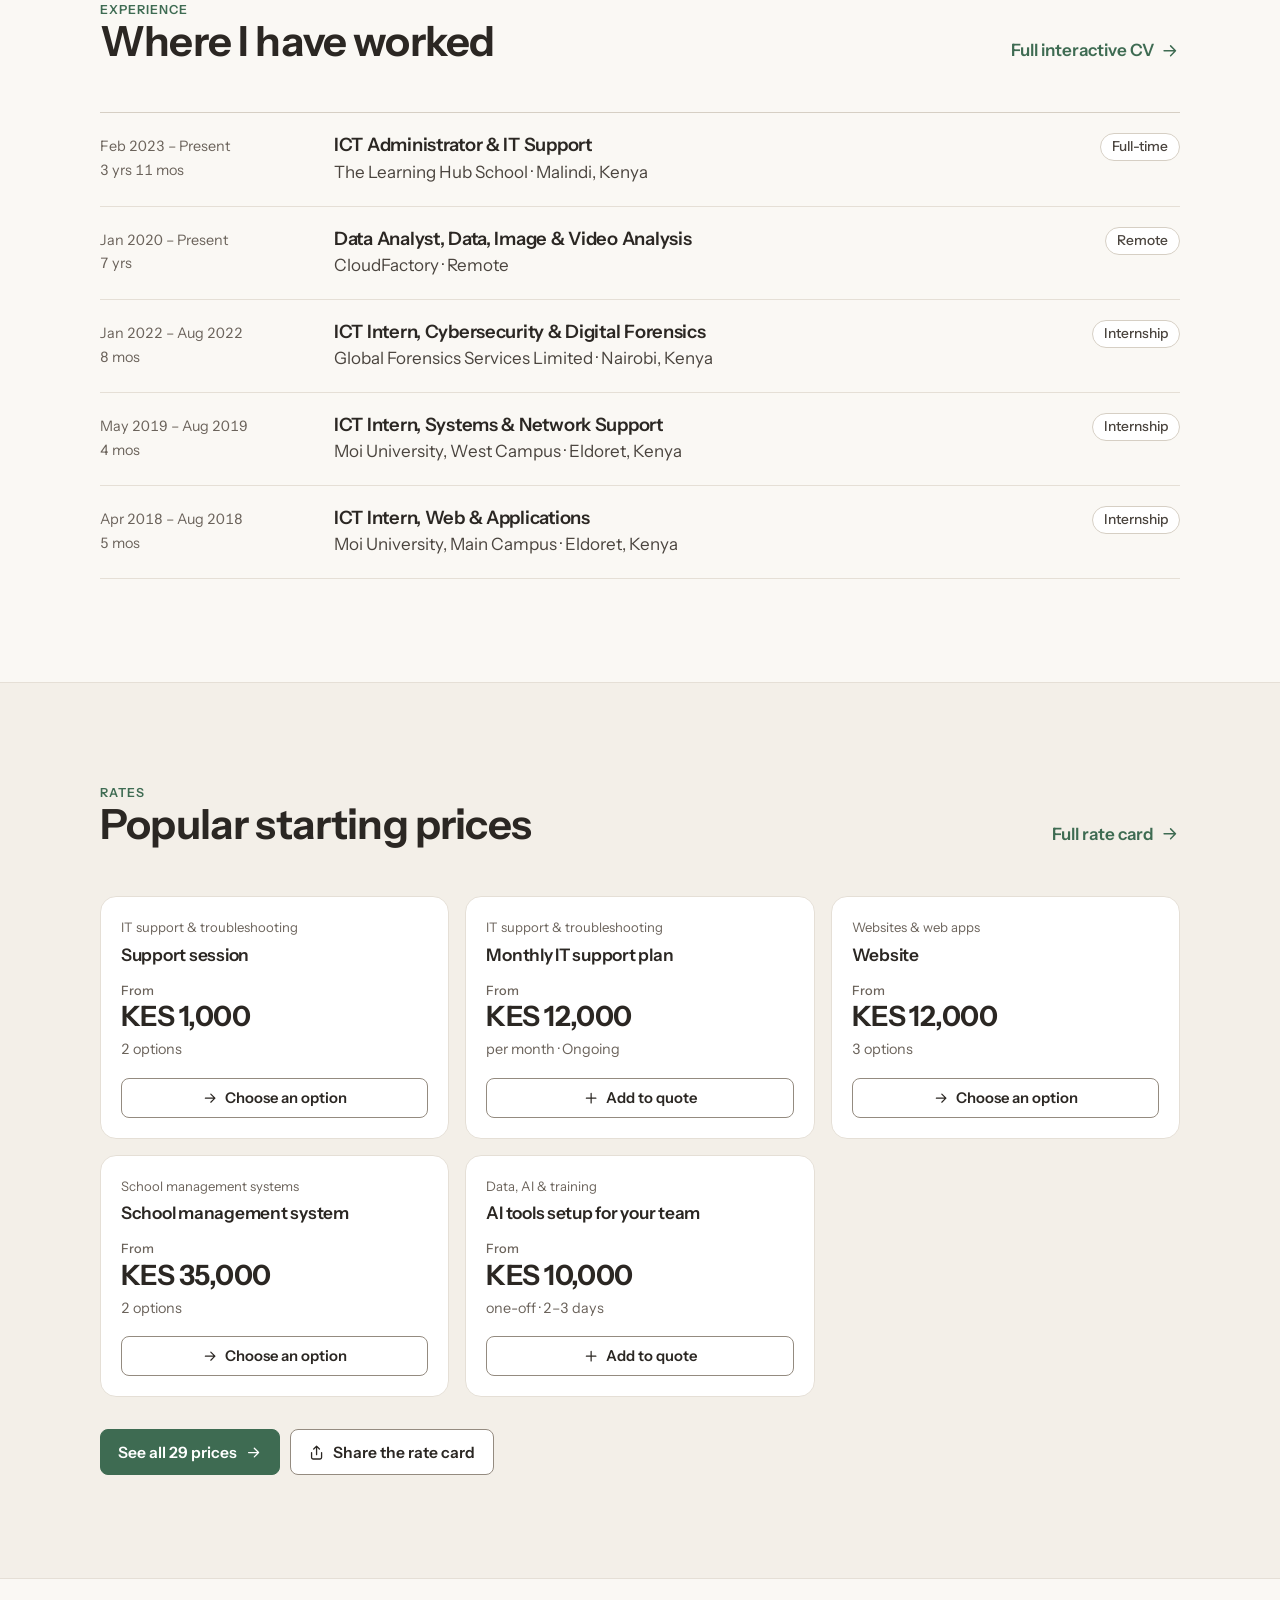
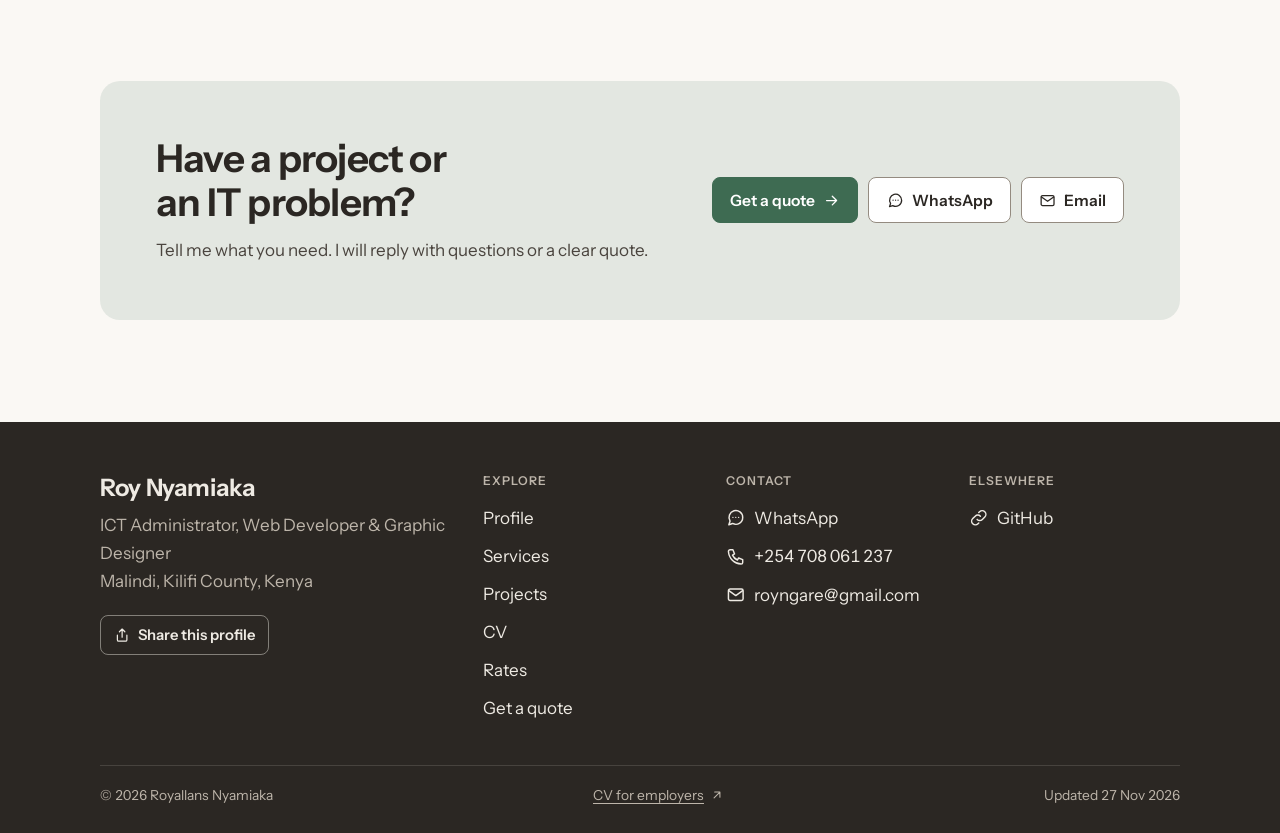
==== commit 0af63307: "Homepage leads with IT administration and support; CV links to the CV site" ====
--- a/index.html
+++ b/index.html
@@ -5,19 +5,19 @@
     <meta name="viewport" content="width=device-width, initial-scale=1">
     <!-- SOCIAL-META:START -->
     <title>Roy Nyamiaka · ICT Administrator, Web Developer &amp; Graphic Designer</title>
-    <meta name="description" content="I build websites and school systems, design for print, keep IT running for schools and businesses, and set teams up with AI. Based in Malindi. On-site across Kilifi County, remote anywhere.">
+    <meta name="description" content="I keep networks, servers, devices and users running: hands-on IT administration and support, backed by 6+ years of professional experience. Based in Malindi. On-site across Kilifi County, remote anywhere.">
     <meta name="theme-color" content="#3E6B52">
     <link rel="canonical" href="https://ngareroy.github.io/roy-portfolio/">
     <meta property="og:type" content="website">
     <meta property="og:site_name" content="Roy Nyamiaka">
     <meta property="og:title" content="Roy Nyamiaka · ICT Administrator, Web Developer &amp; Graphic Designer">
-    <meta property="og:description" content="I build websites and school systems, design for print, keep IT running for schools and businesses, and set teams up with AI. Based in Malindi. On-site across Kilifi County, remote anywhere.">
+    <meta property="og:description" content="I keep networks, servers, devices and users running: hands-on IT administration and support, backed by 6+ years of professional experience. Based in Malindi. On-site across Kilifi County, remote anywhere.">
     <meta property="og:image" content="https://ngareroy.github.io/roy-portfolio/assets/img/og-profile.png">
     <meta property="og:image:width" content="1200">
     <meta property="og:image:height" content="630">
     <meta name="twitter:card" content="summary_large_image">
     <meta name="twitter:title" content="Roy Nyamiaka · ICT Administrator, Web Developer &amp; Graphic Designer">
-    <meta name="twitter:description" content="I build websites and school systems, design for print, keep IT running for schools and businesses, and set teams up with AI. Based in Malindi. On-site across Kilifi County, remote anywhere.">
+    <meta name="twitter:description" content="I keep networks, servers, devices and users running: hands-on IT administration and support, backed by 6+ years of professional experience. Based in Malindi. On-site across Kilifi County, remote anywhere.">
     <meta name="twitter:image" content="https://ngareroy.github.io/roy-portfolio/assets/img/og-profile.png">
     <meta property="og:url" content="https://ngareroy.github.io/roy-portfolio/">
     <!-- SOCIAL-META:END -->
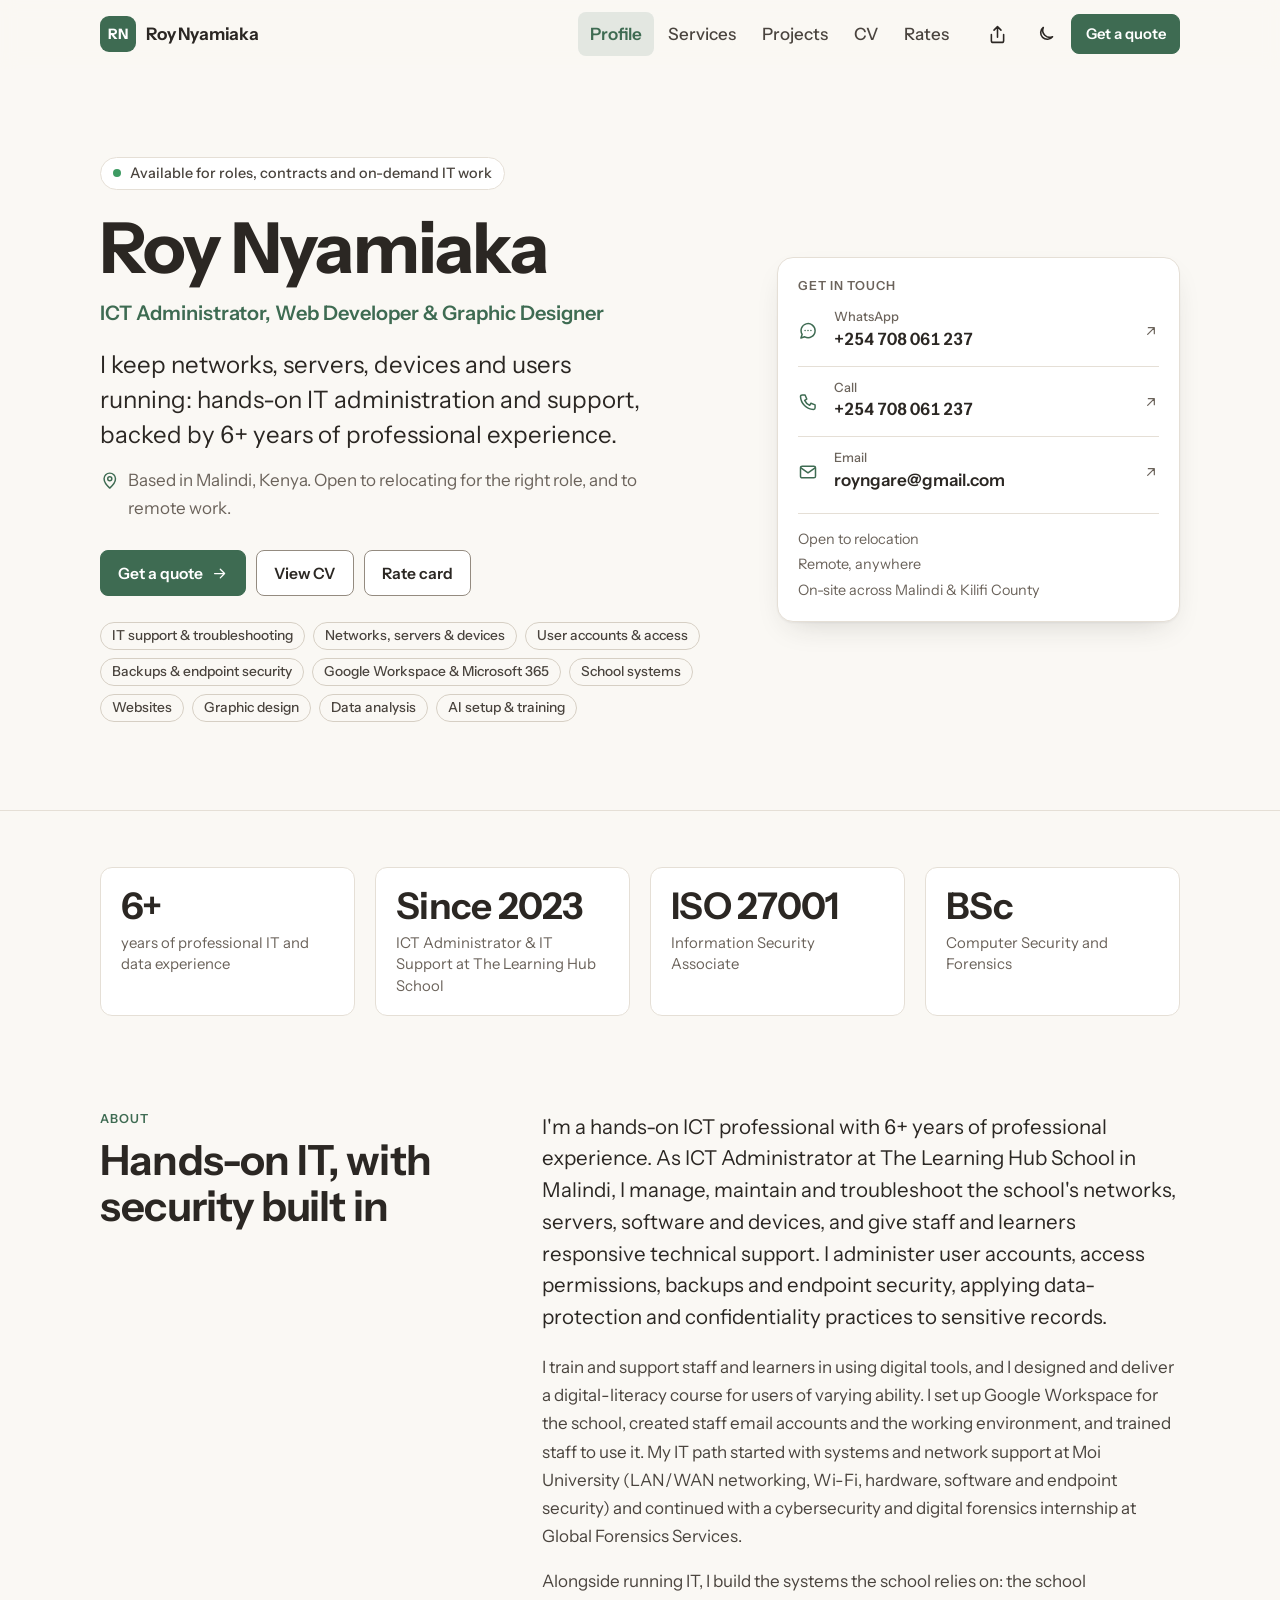
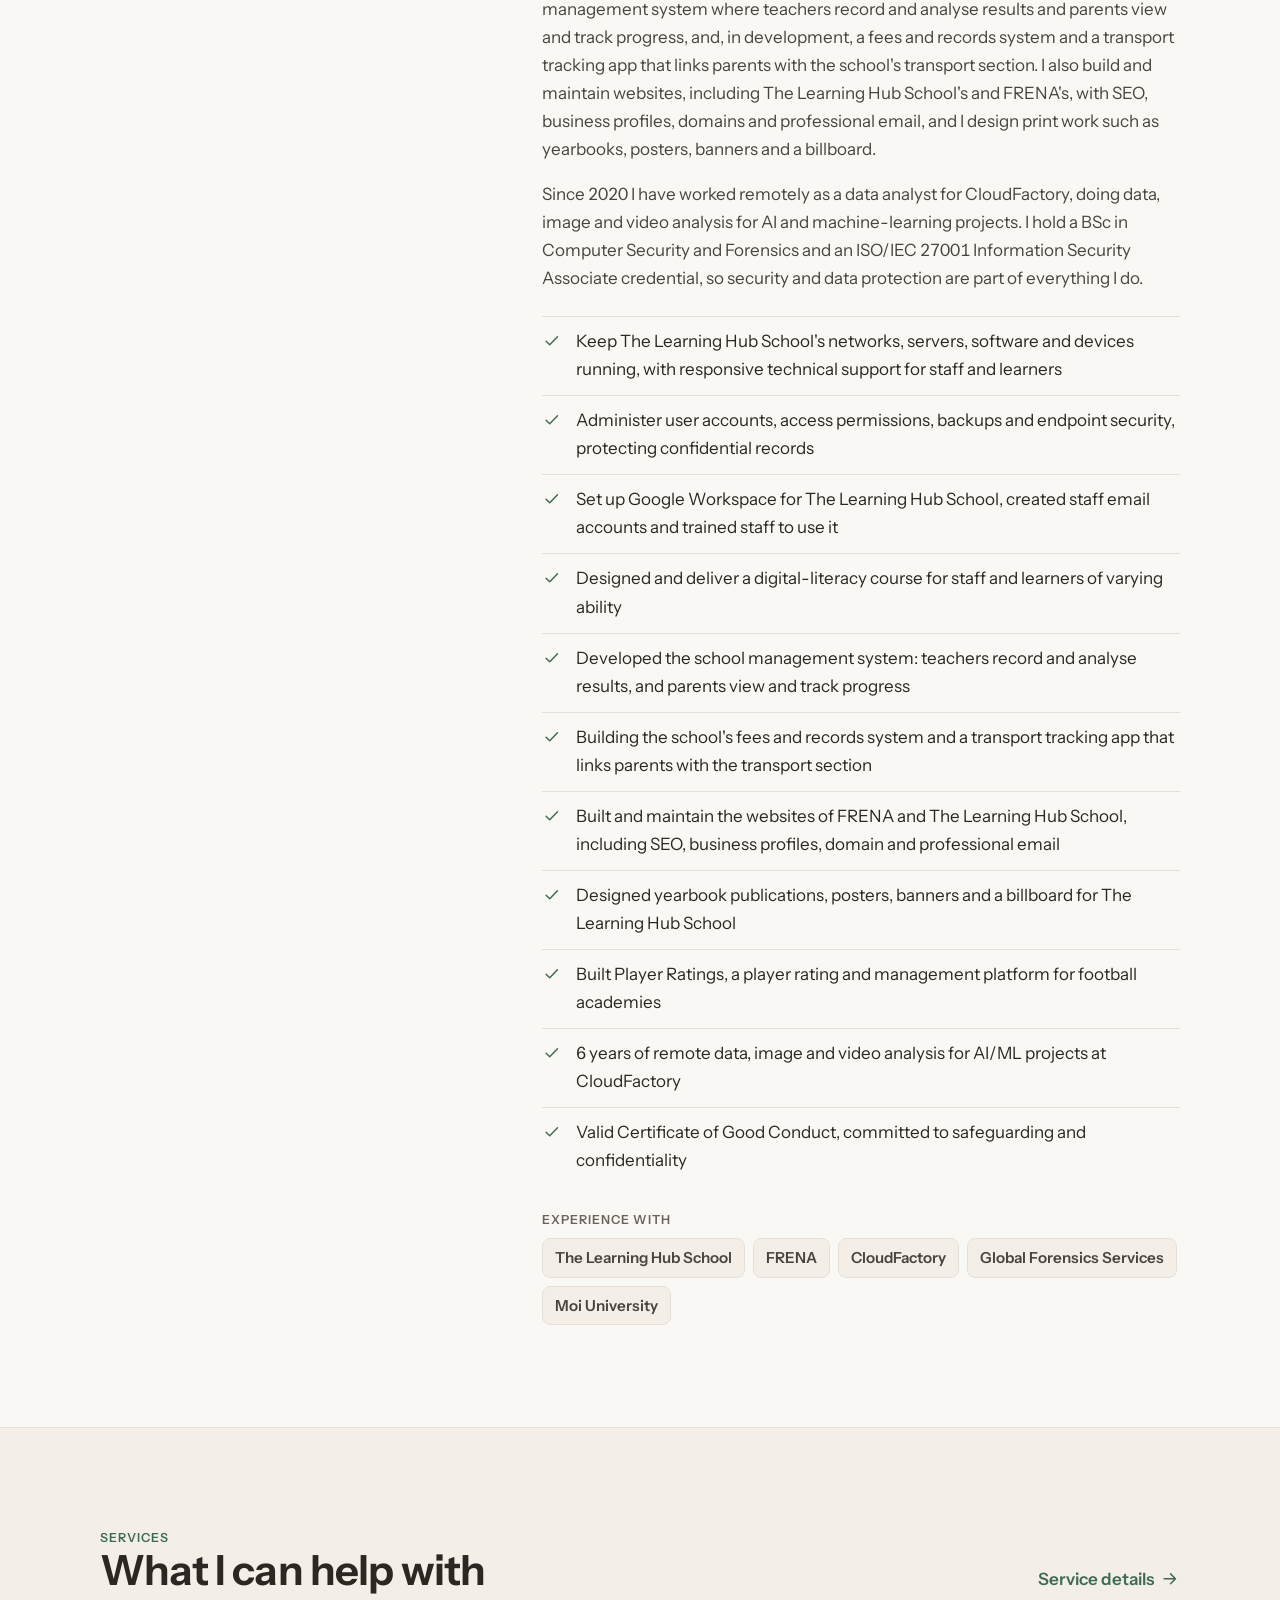
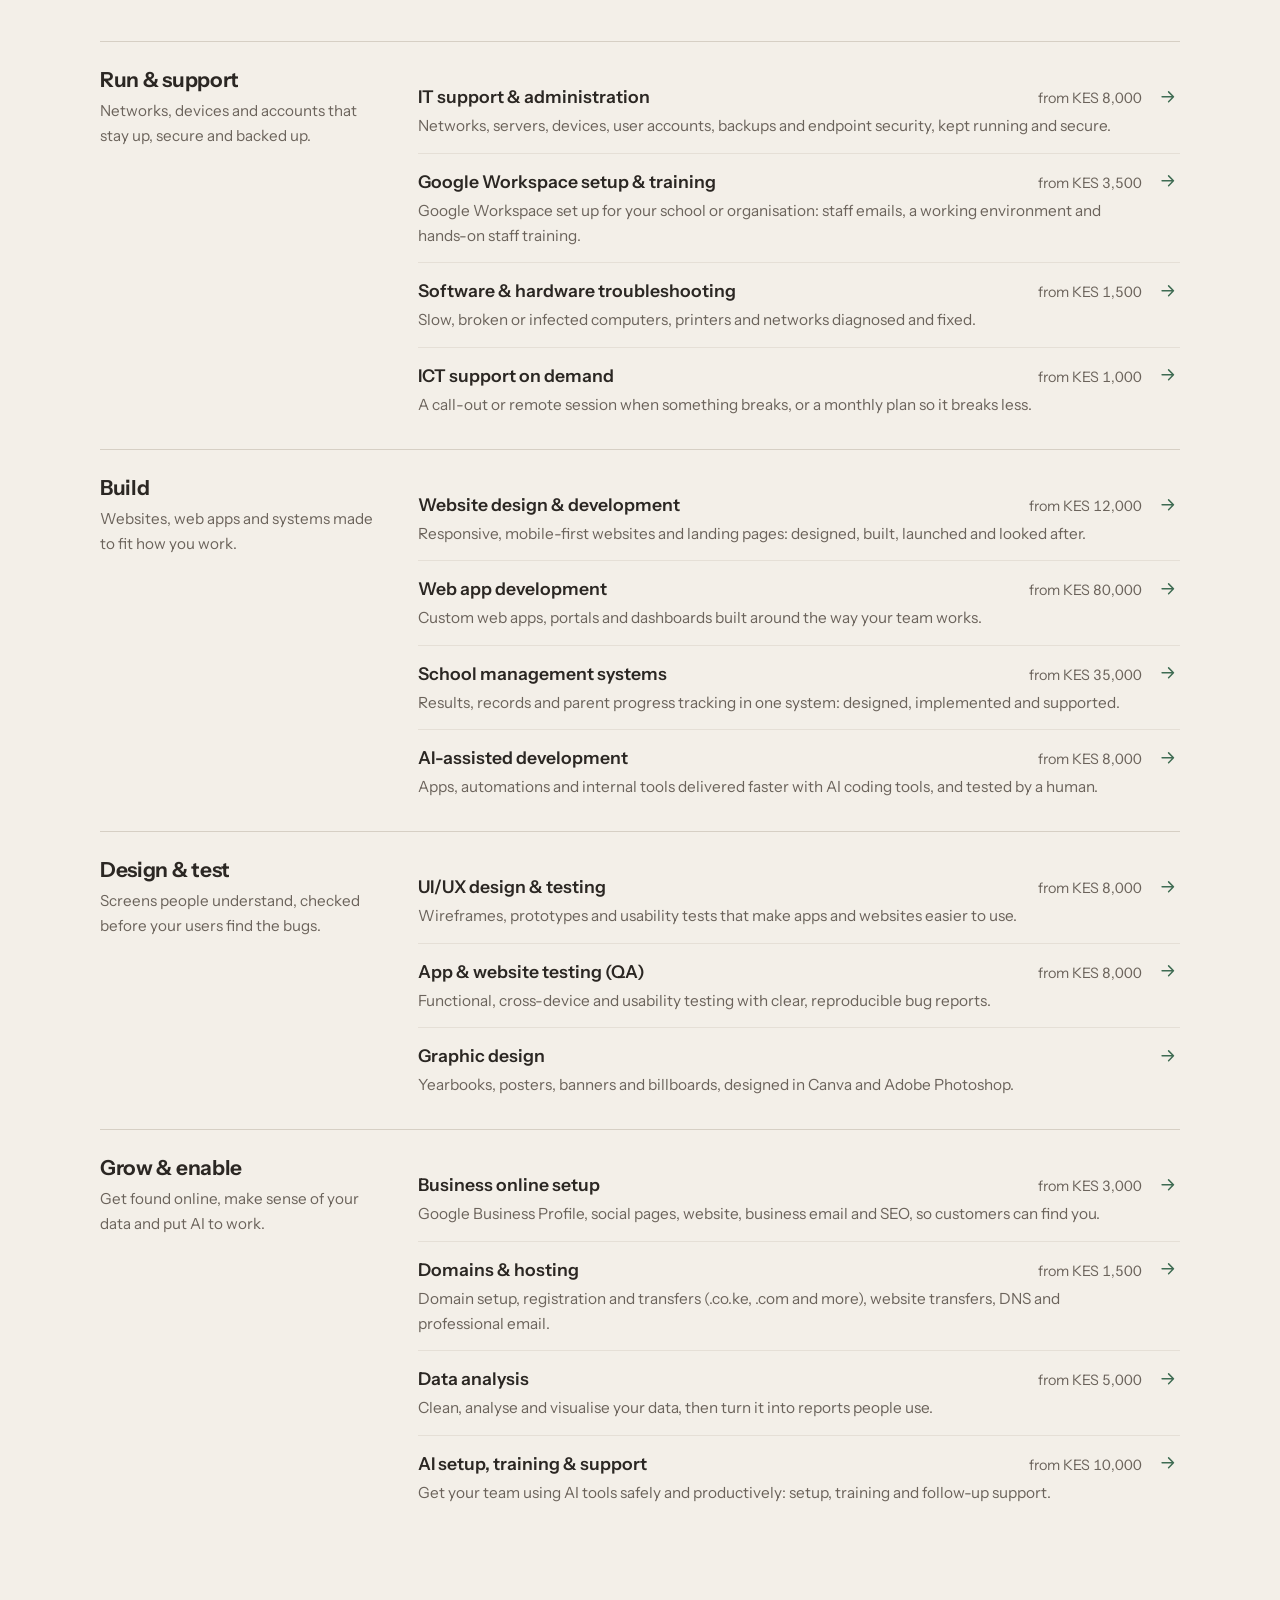
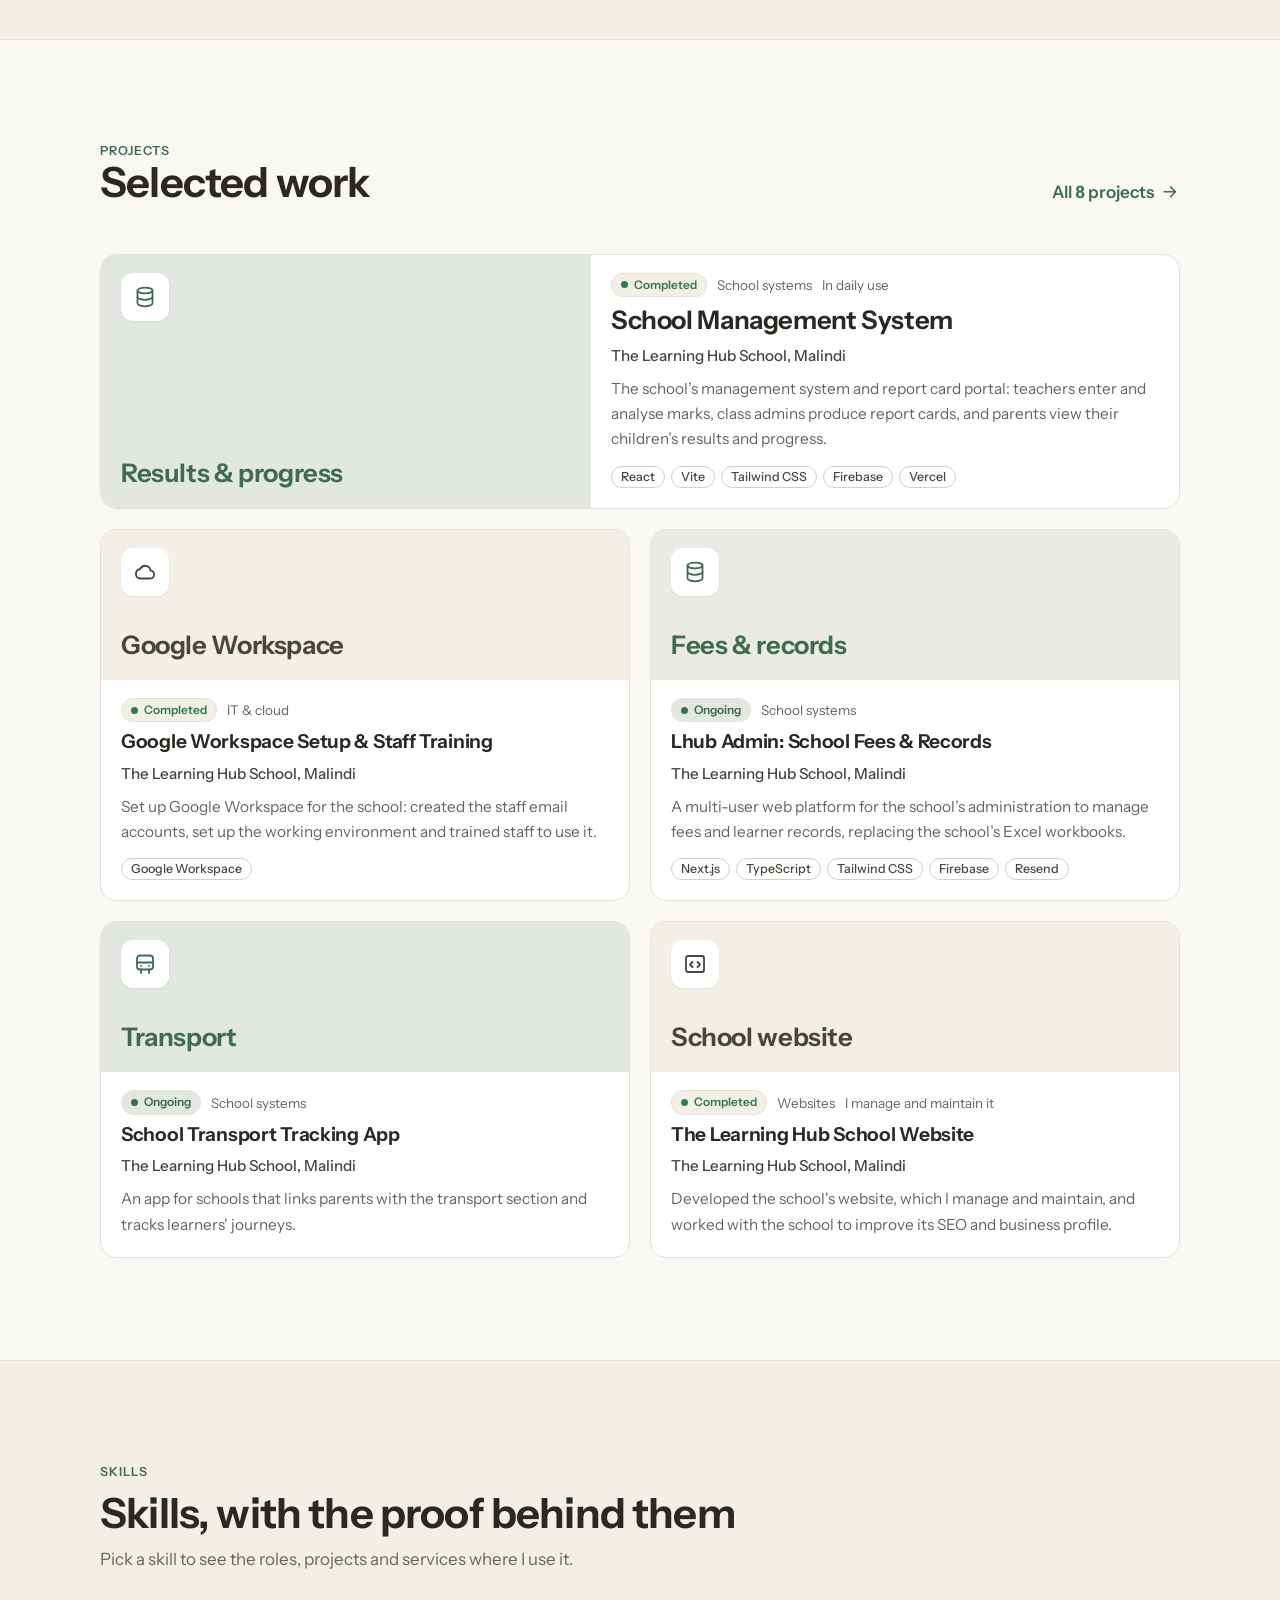
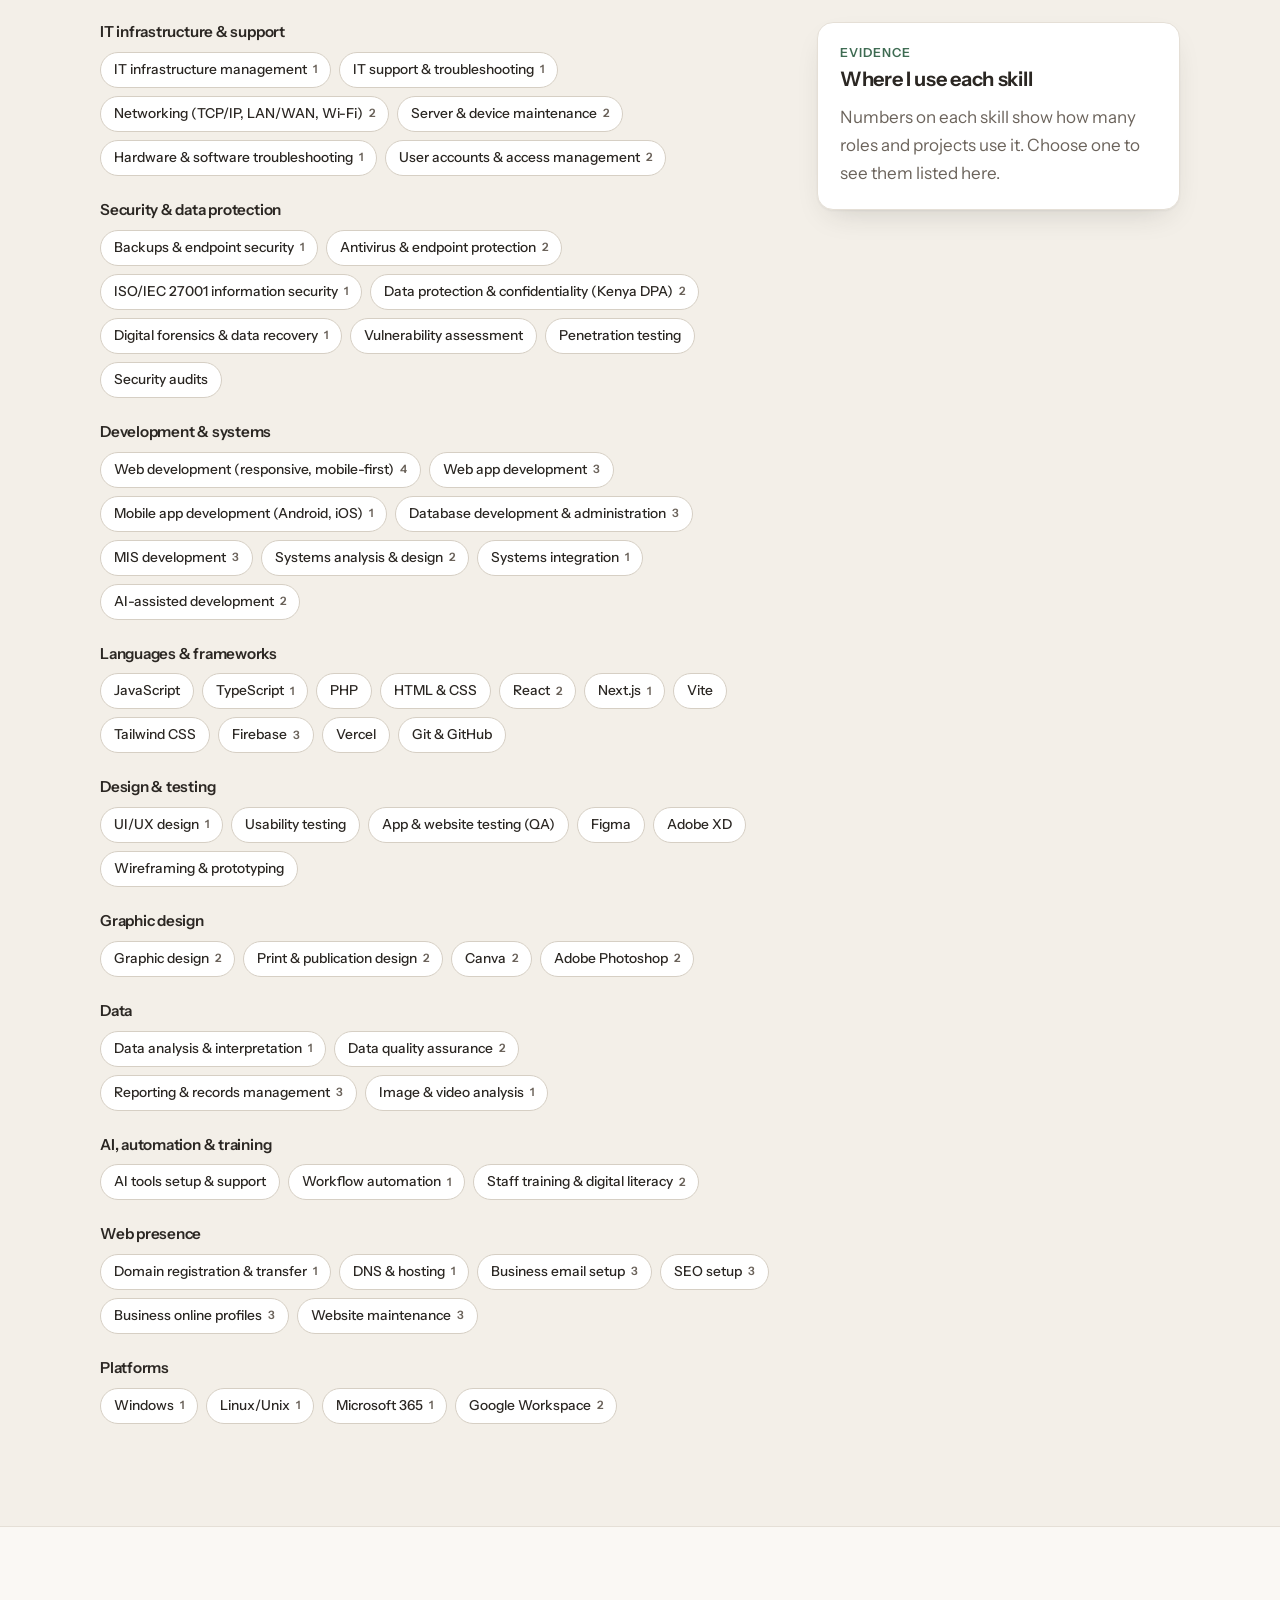
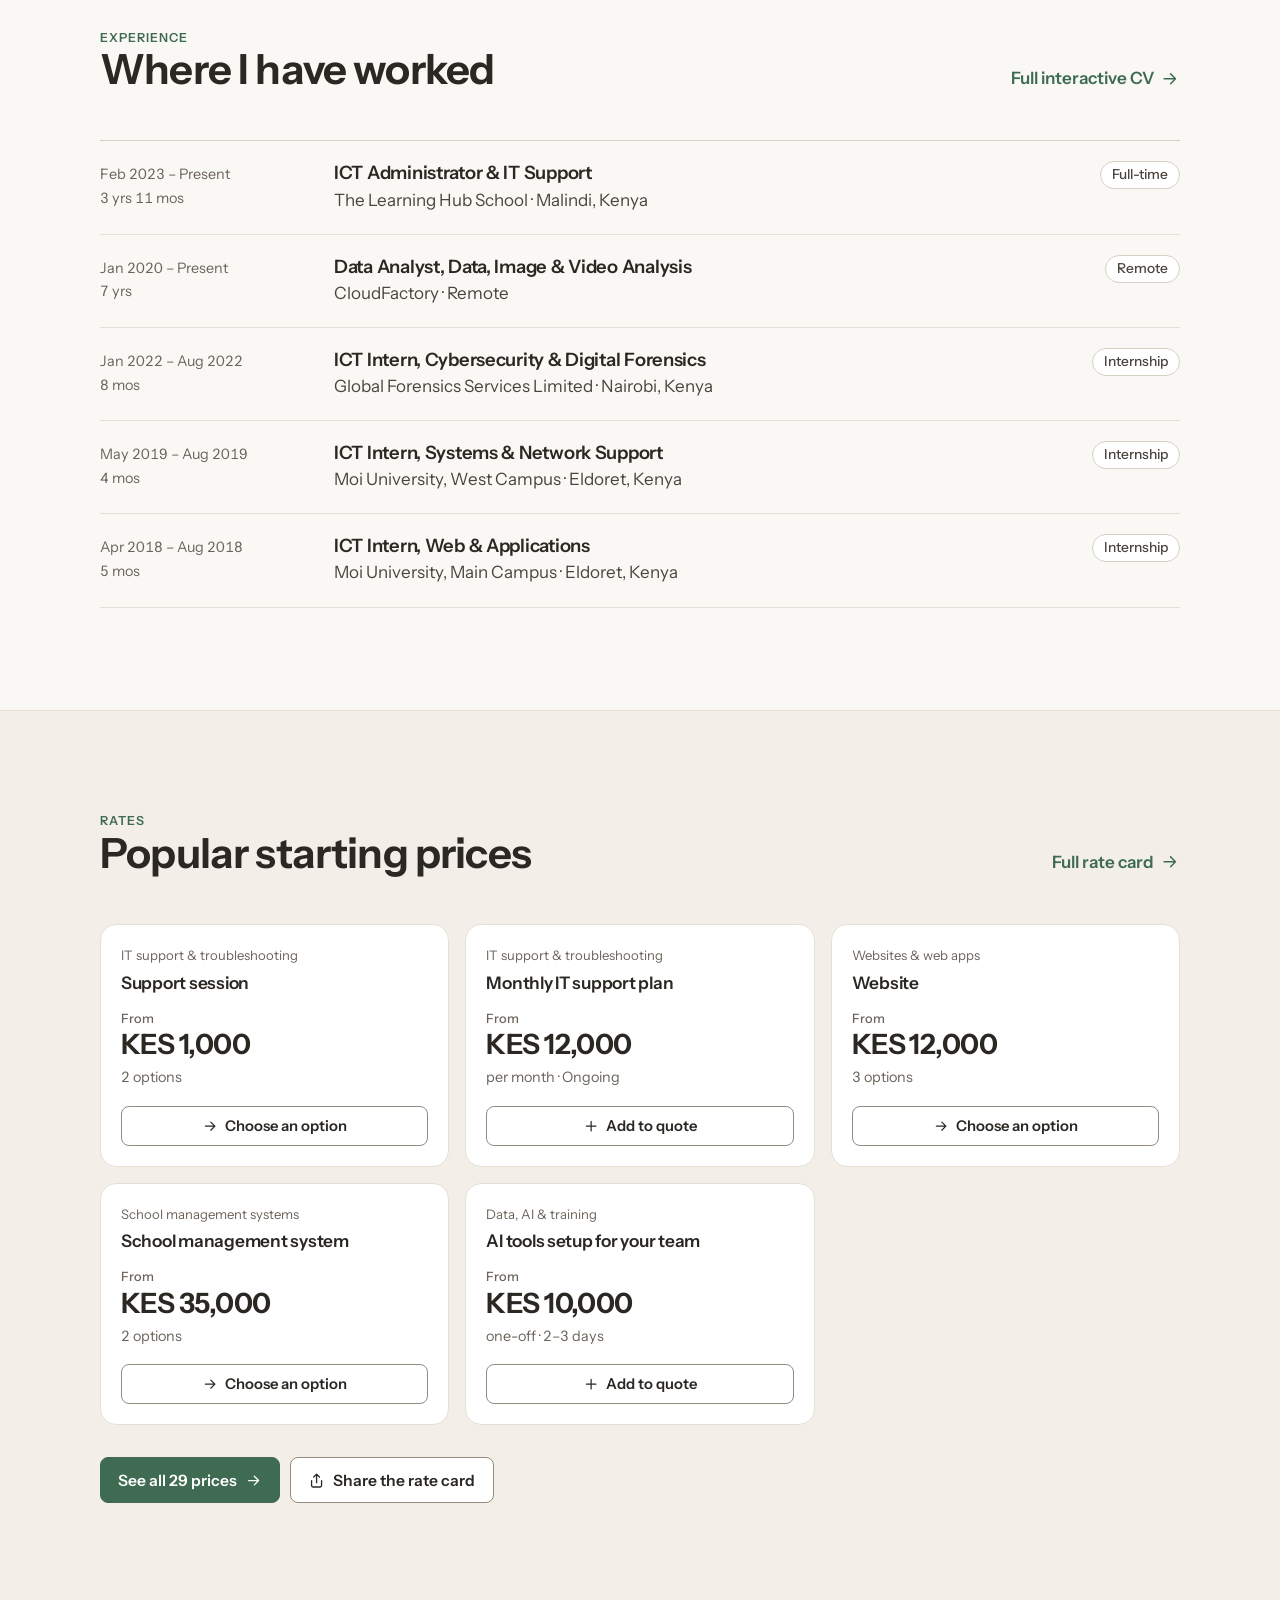
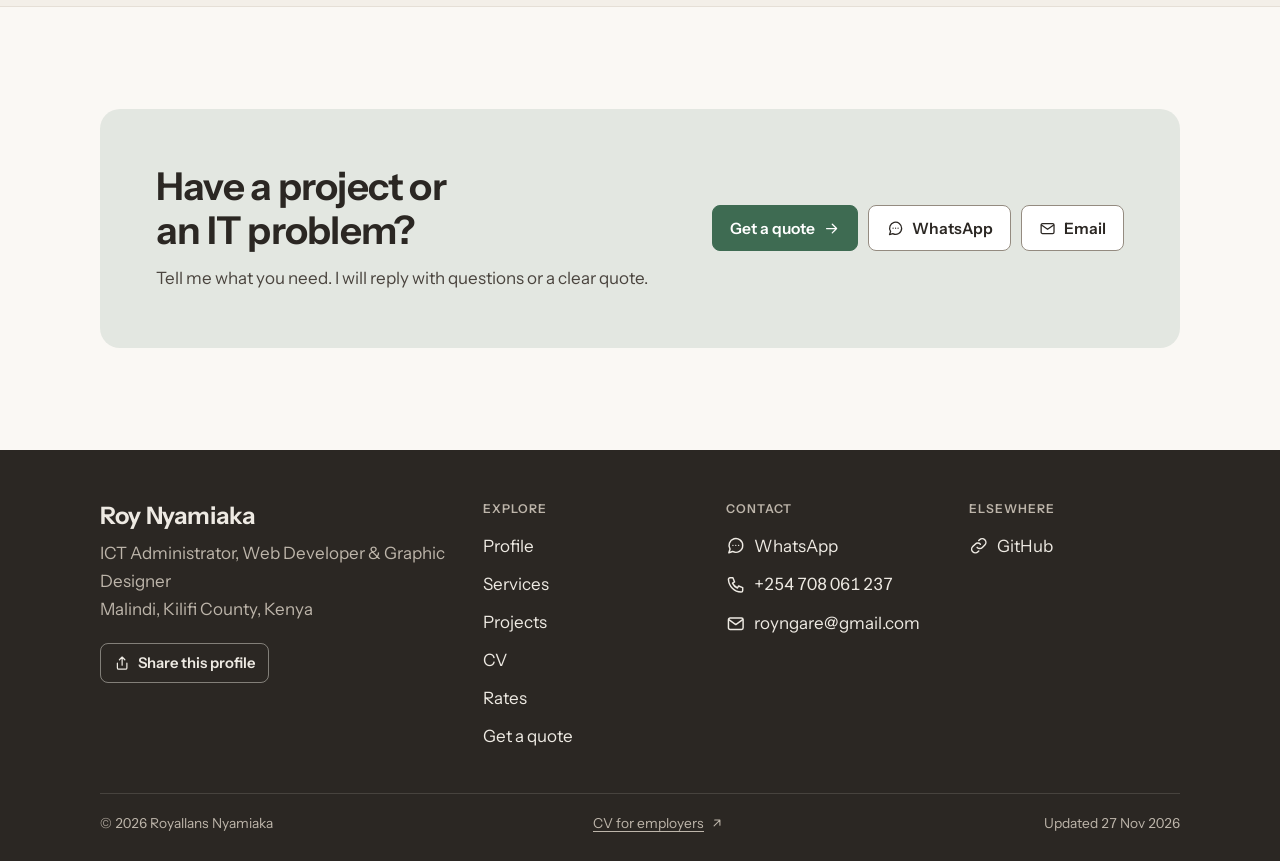
==== commit 9cd75be9: "Open to relocation: intro, contact card and CV" ====
--- a/index.html
+++ b/index.html
@@ -5,19 +5,19 @@
     <meta name="viewport" content="width=device-width, initial-scale=1">
     <!-- SOCIAL-META:START -->
     <title>Roy Nyamiaka · ICT Administrator, Web Developer &amp; Graphic Designer</title>
-    <meta name="description" content="I keep networks, servers, devices and users running: hands-on IT administration and support, backed by 6+ years of professional experience. Based in Malindi. On-site across Kilifi County, remote anywhere.">
+    <meta name="description" content="I keep networks, servers, devices and users running: hands-on IT administration and support, backed by 6+ years of professional experience. Based in Malindi, Kenya. Open to relocating for the right role, and to remote work.">
     <meta name="theme-color" content="#3E6B52">
     <link rel="canonical" href="https://ngareroy.github.io/roy-portfolio/">
     <meta property="og:type" content="website">
     <meta property="og:site_name" content="Roy Nyamiaka">
     <meta property="og:title" content="Roy Nyamiaka · ICT Administrator, Web Developer &amp; Graphic Designer">
-    <meta property="og:description" content="I keep networks, servers, devices and users running: hands-on IT administration and support, backed by 6+ years of professional experience. Based in Malindi. On-site across Kilifi County, remote anywhere.">
+    <meta property="og:description" content="I keep networks, servers, devices and users running: hands-on IT administration and support, backed by 6+ years of professional experience. Based in Malindi, Kenya. Open to relocating for the right role, and to remote work.">
     <meta property="og:image" content="https://ngareroy.github.io/roy-portfolio/assets/img/og-profile.png">
     <meta property="og:image:width" content="1200">
     <meta property="og:image:height" content="630">
     <meta name="twitter:card" content="summary_large_image">
     <meta name="twitter:title" content="Roy Nyamiaka · ICT Administrator, Web Developer &amp; Graphic Designer">
-    <meta name="twitter:description" content="I keep networks, servers, devices and users running: hands-on IT administration and support, backed by 6+ years of professional experience. Based in Malindi. On-site across Kilifi County, remote anywhere.">
+    <meta name="twitter:description" content="I keep networks, servers, devices and users running: hands-on IT administration and support, backed by 6+ years of professional experience. Based in Malindi, Kenya. Open to relocating for the right role, and to remote work.">
     <meta name="twitter:image" content="https://ngareroy.github.io/roy-portfolio/assets/img/og-profile.png">
     <meta property="og:url" content="https://ngareroy.github.io/roy-portfolio/">
     <!-- SOCIAL-META:END -->
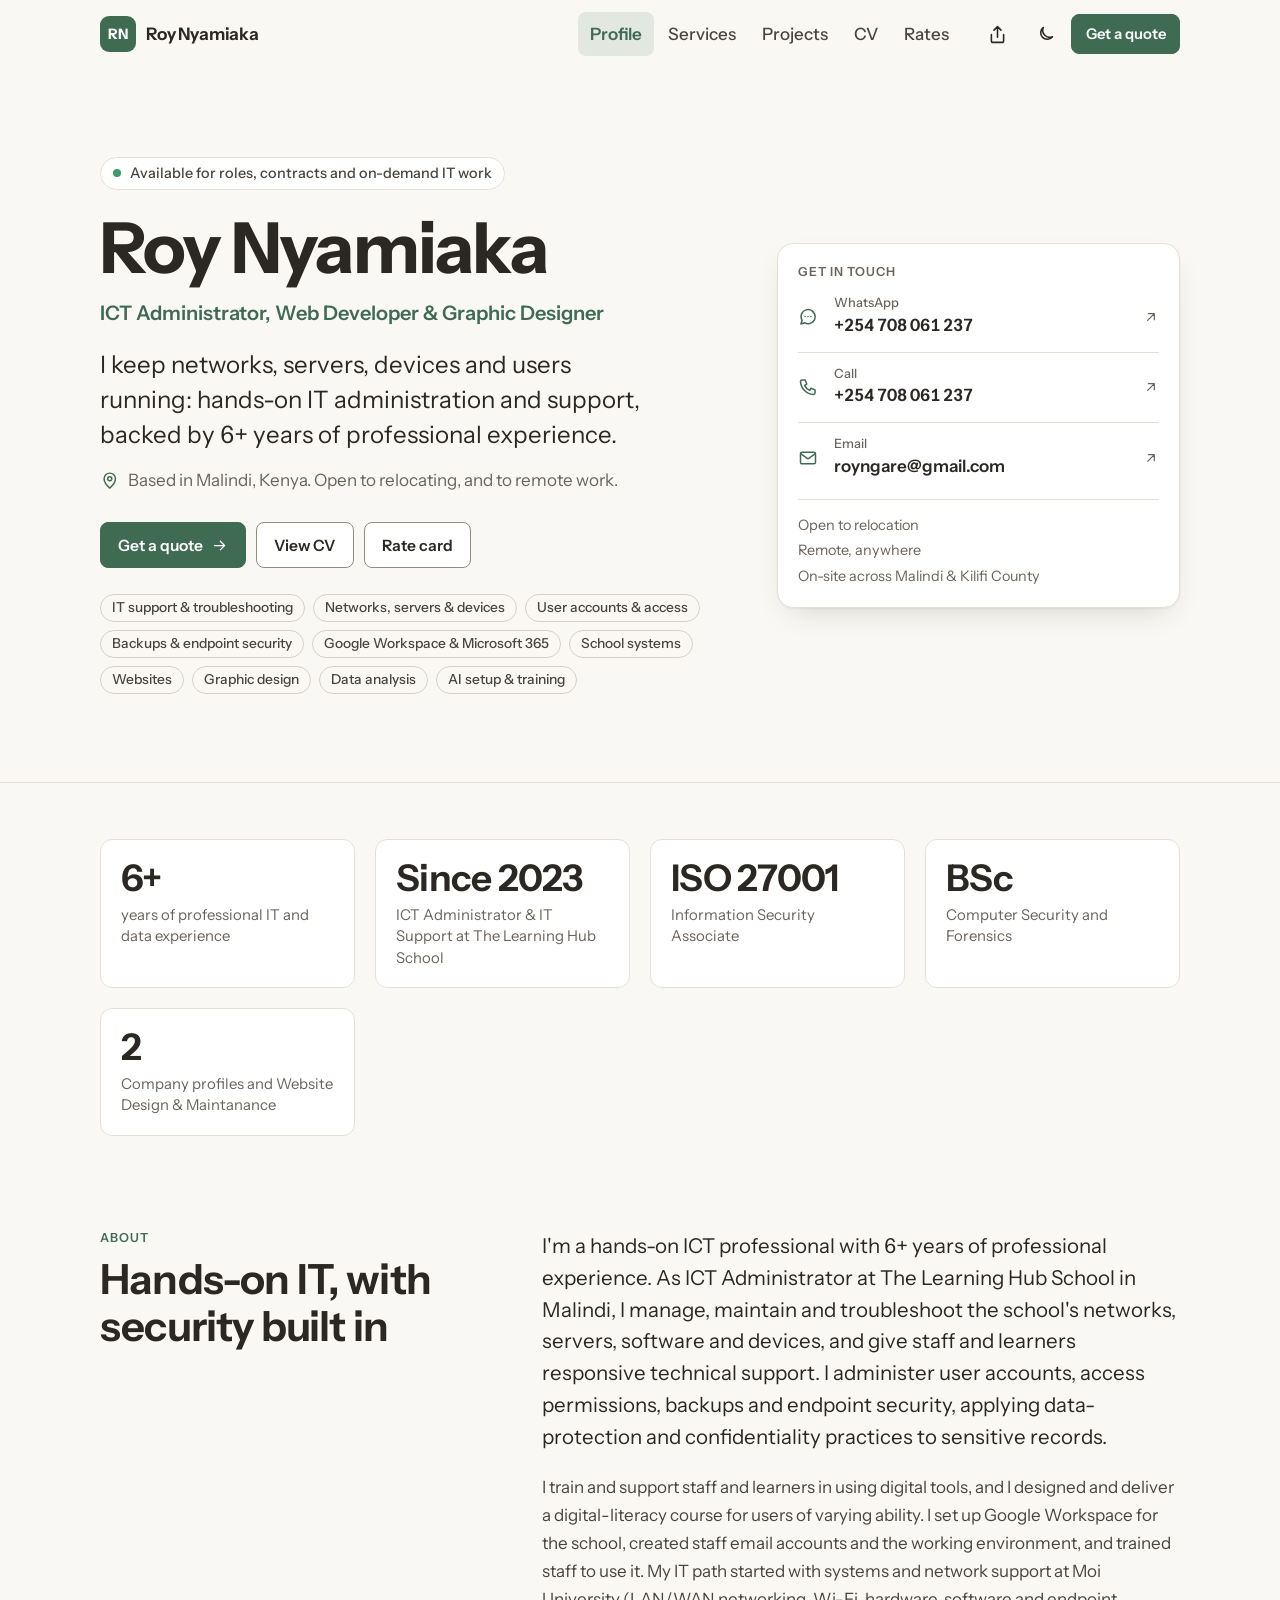
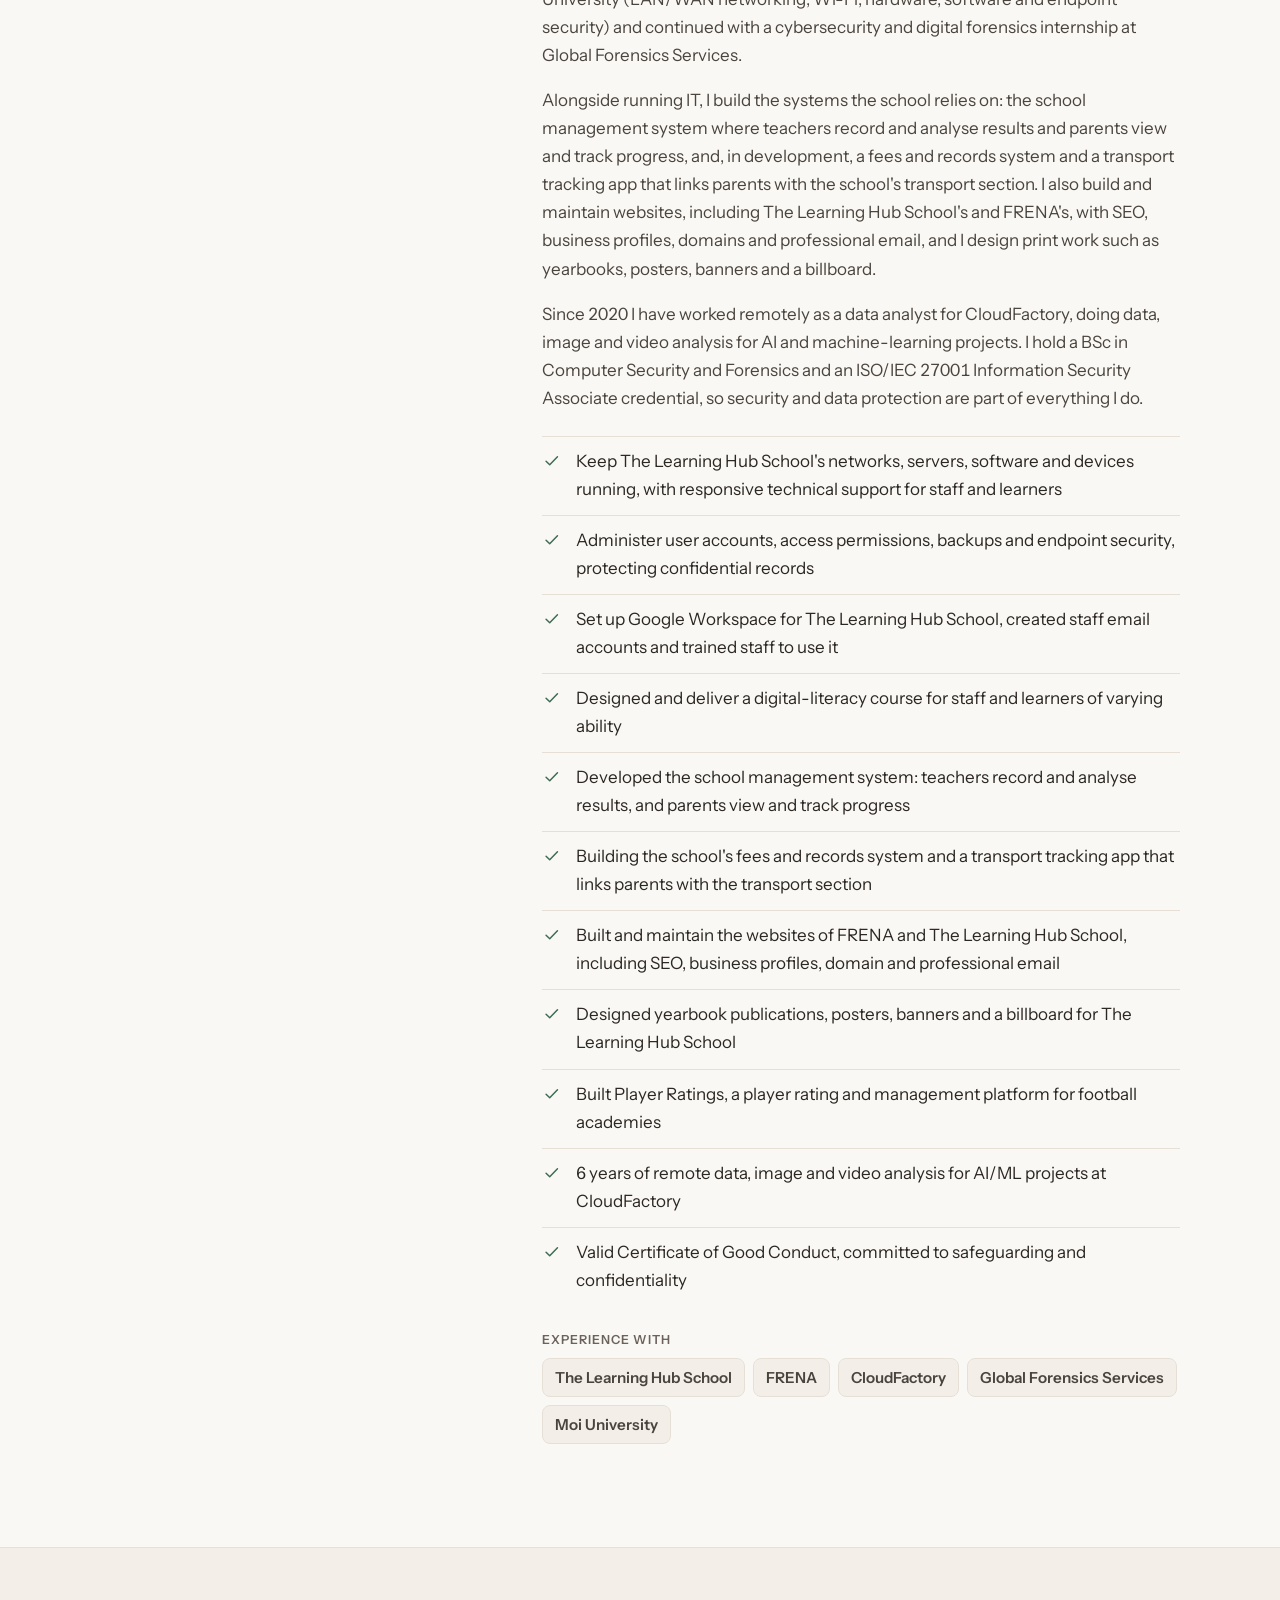
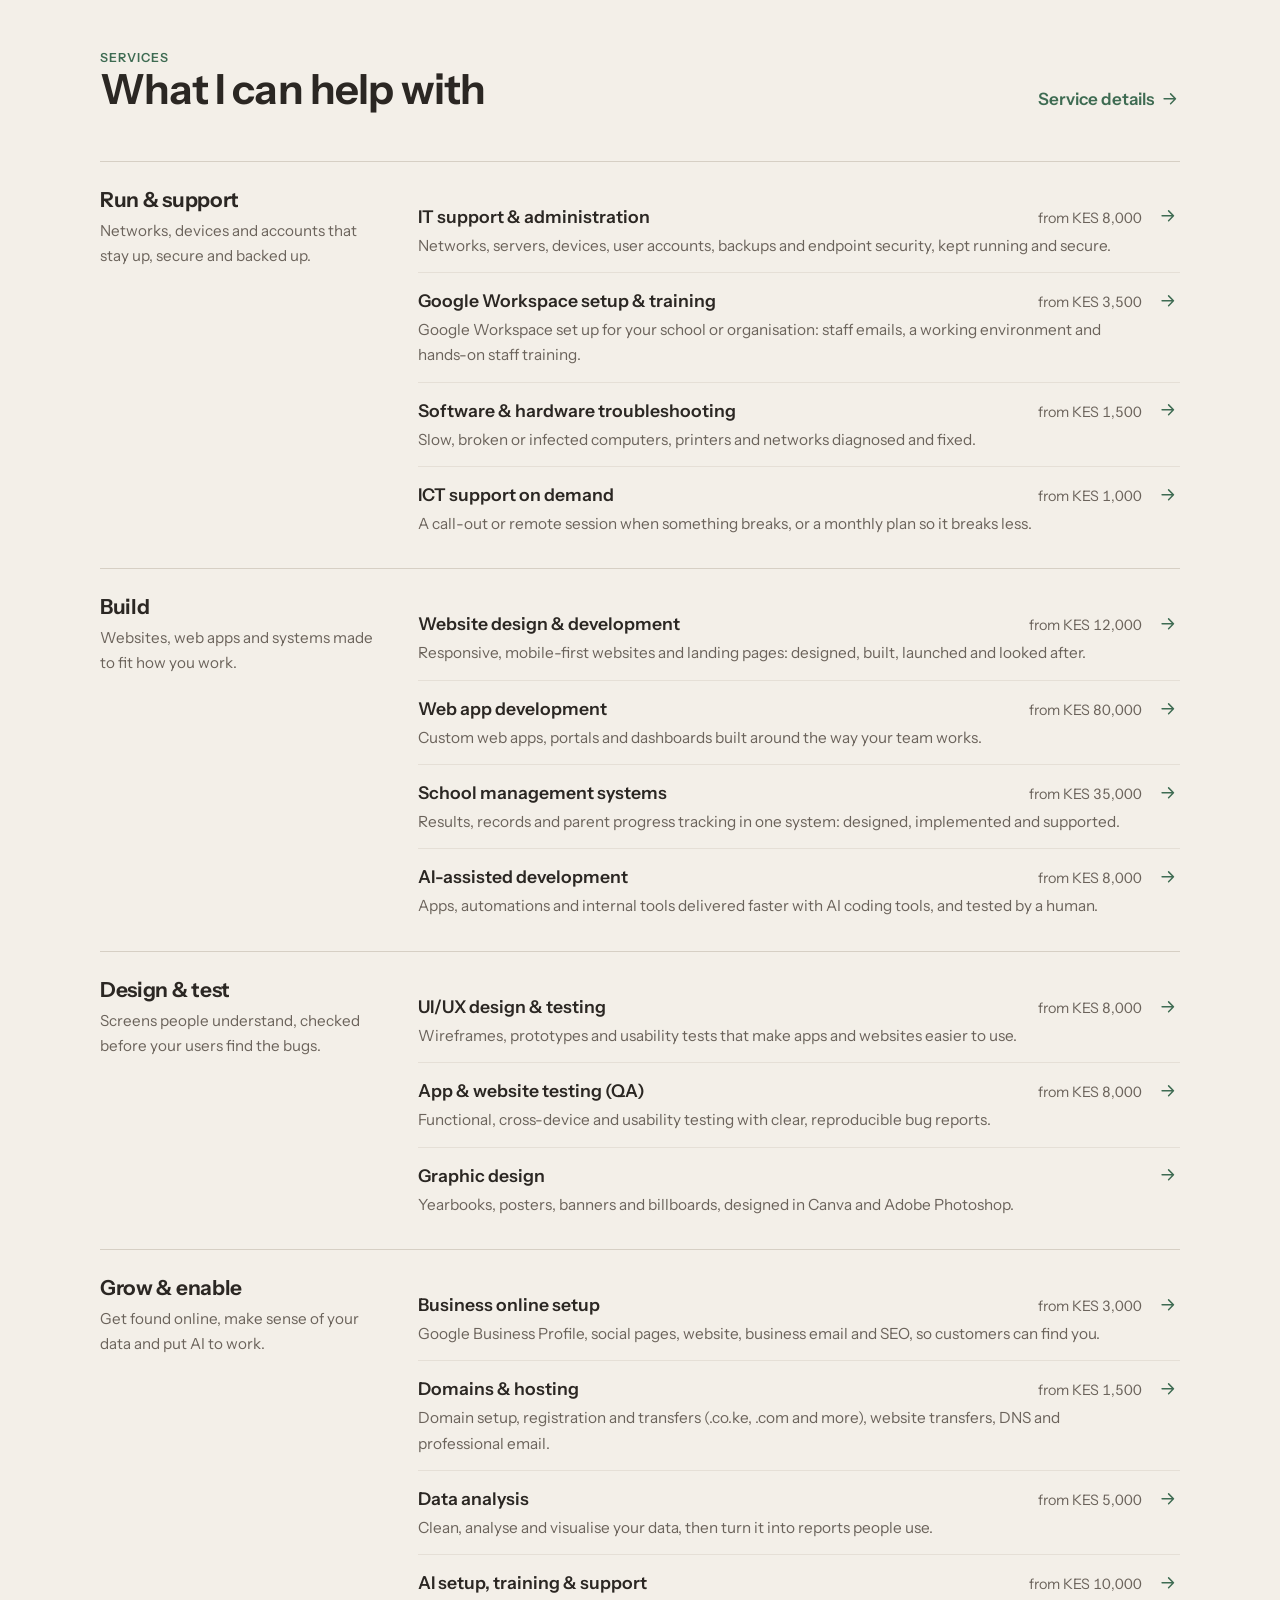
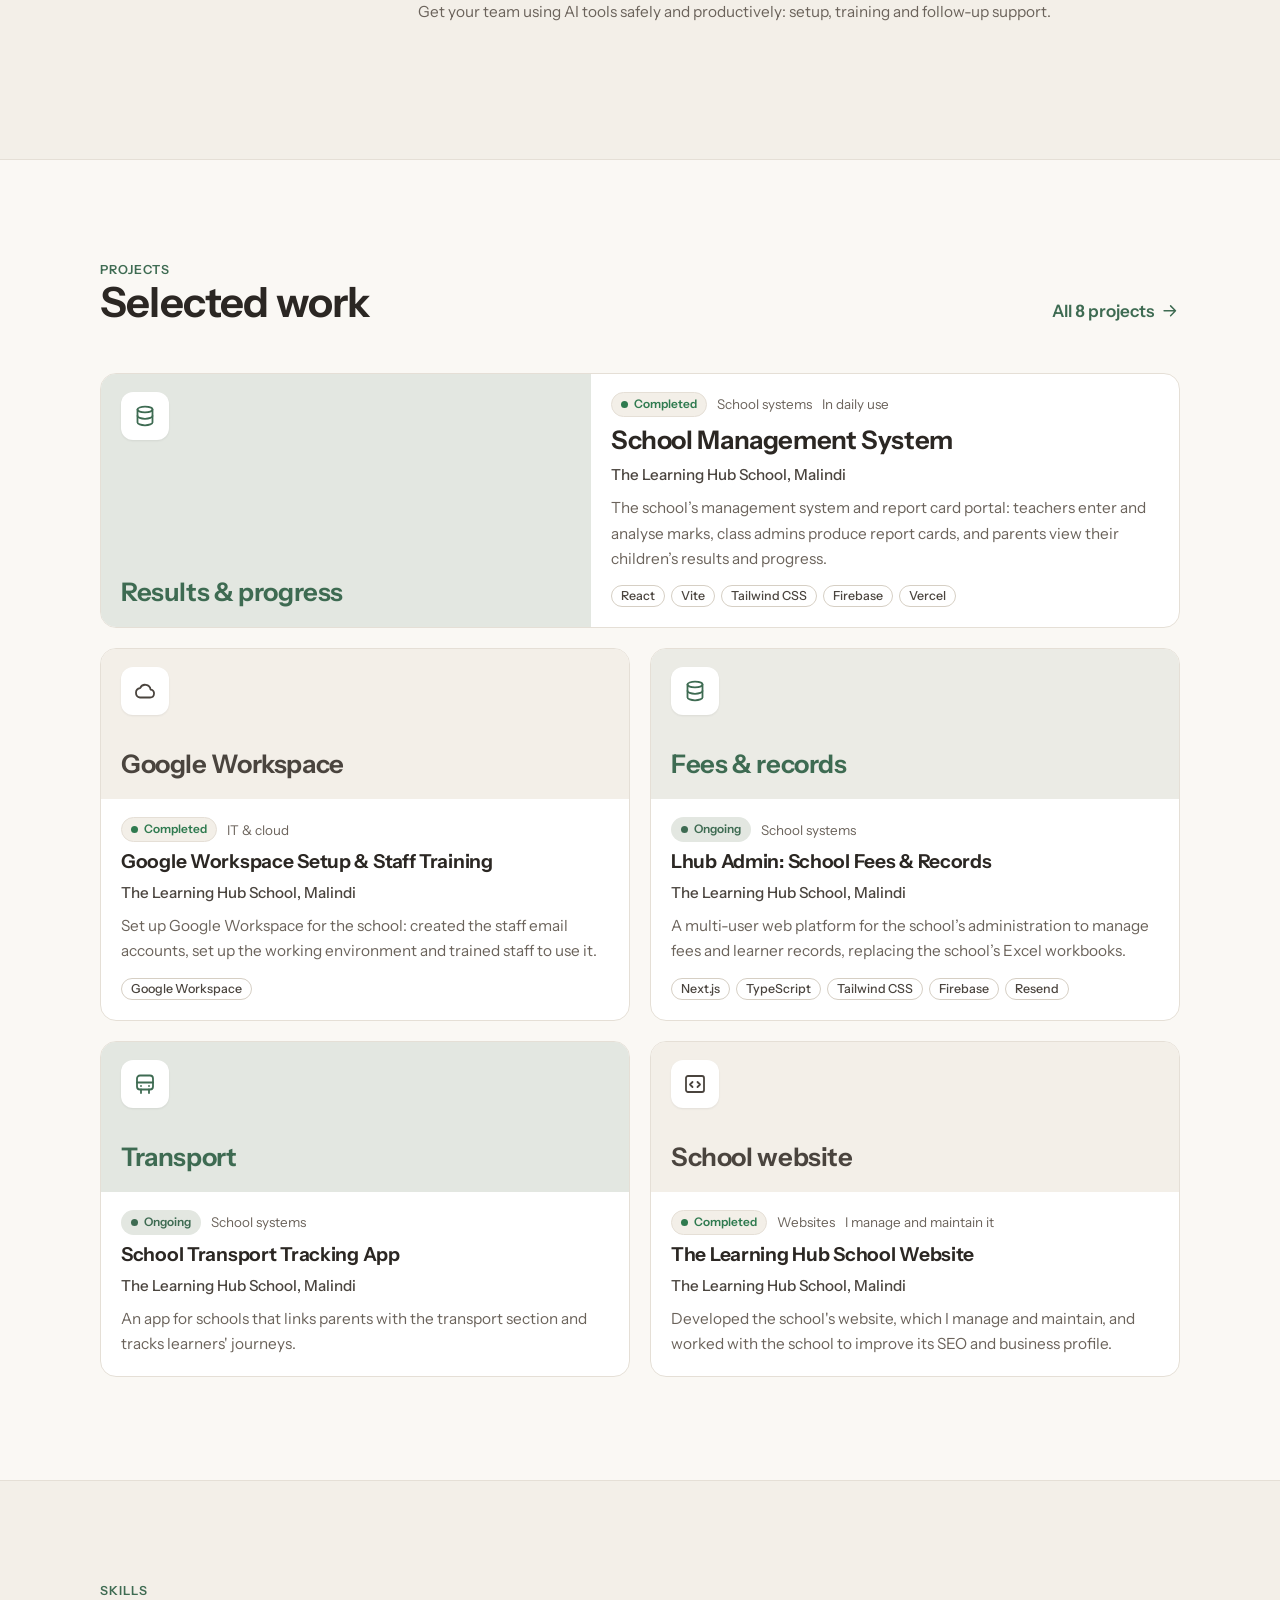
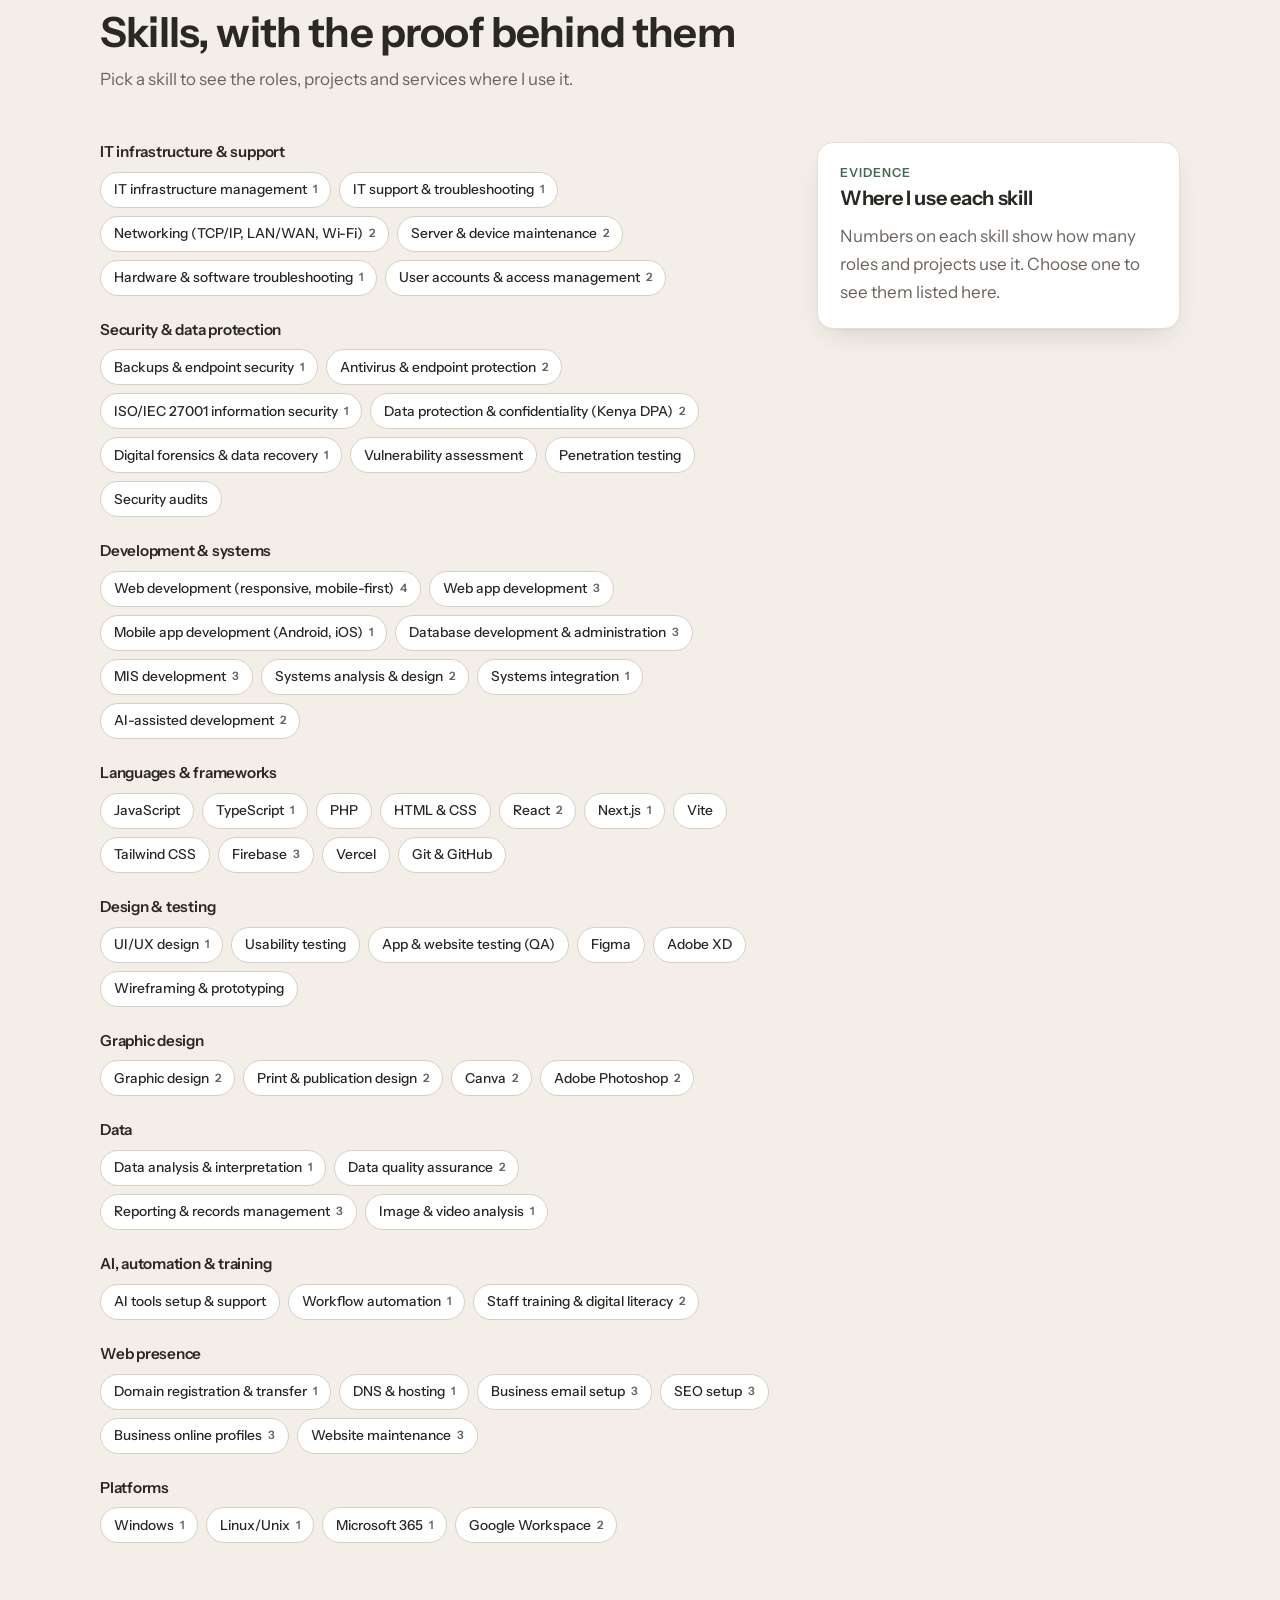
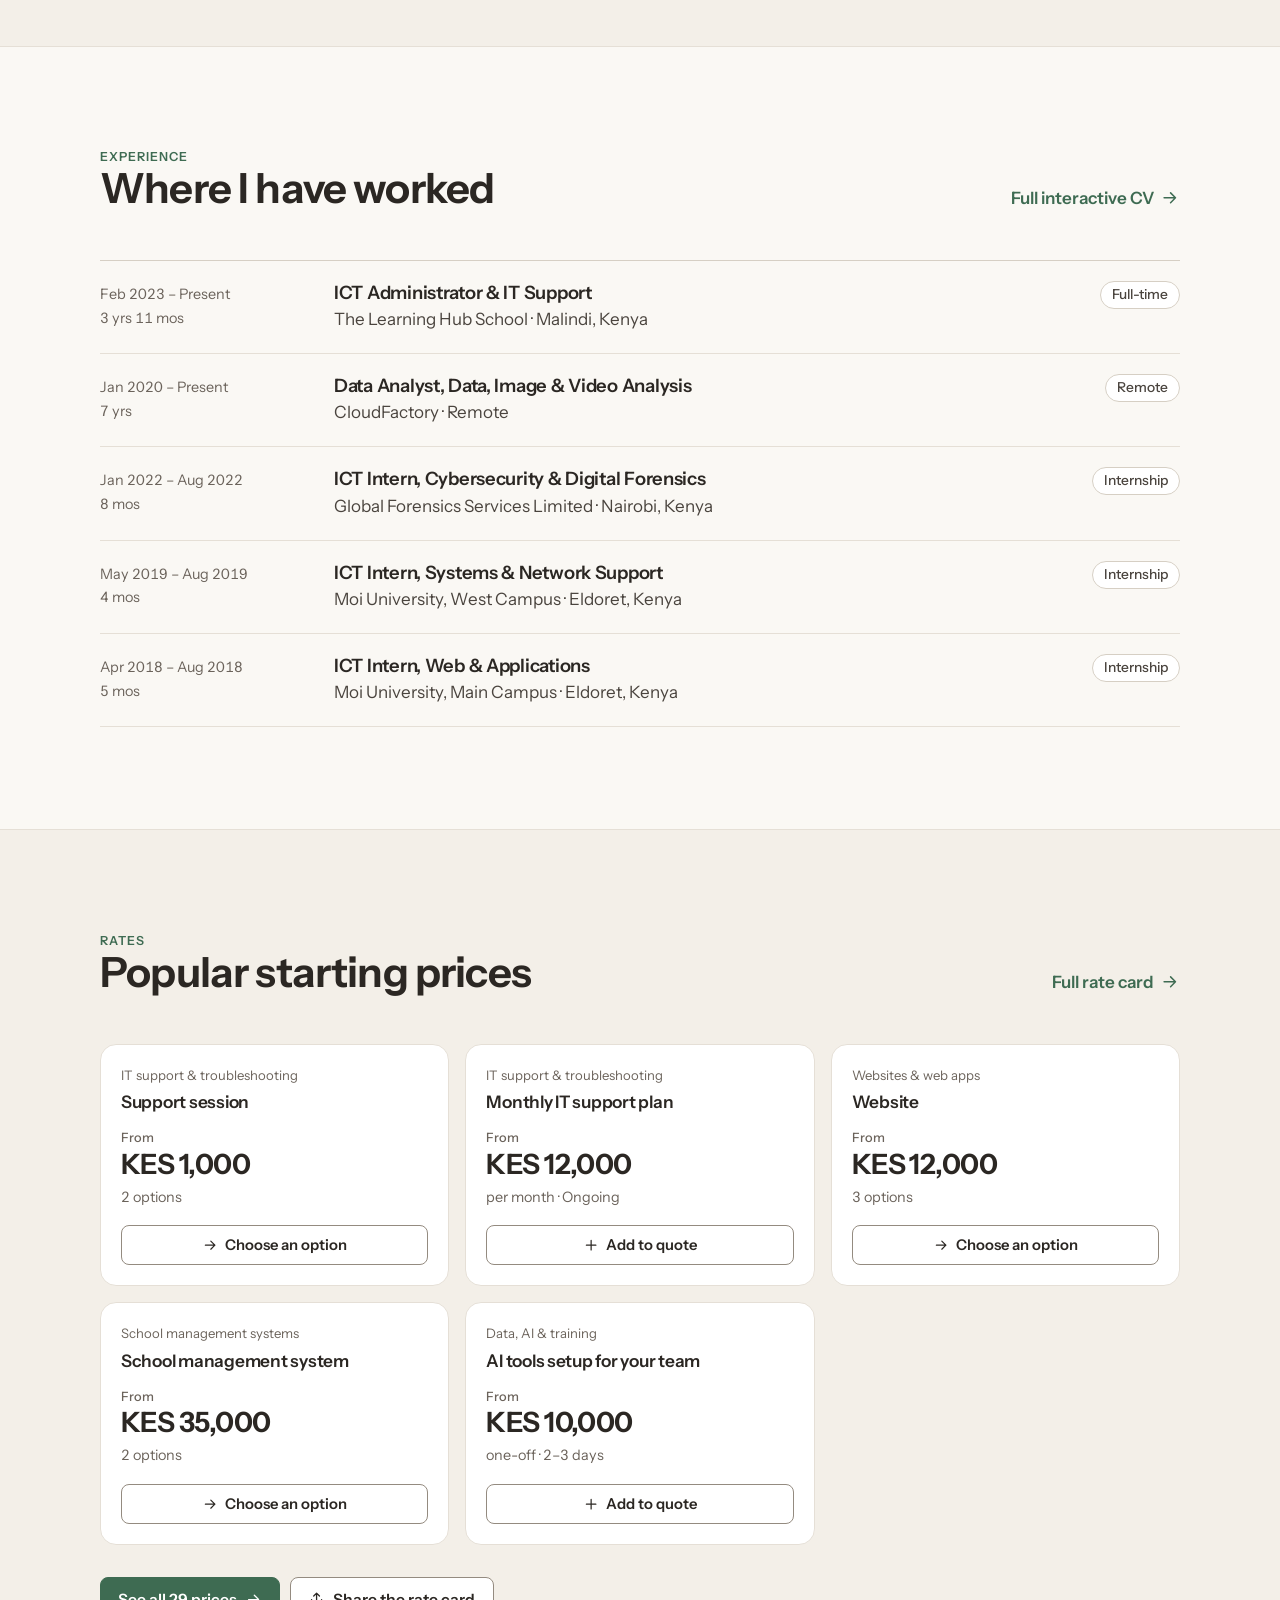
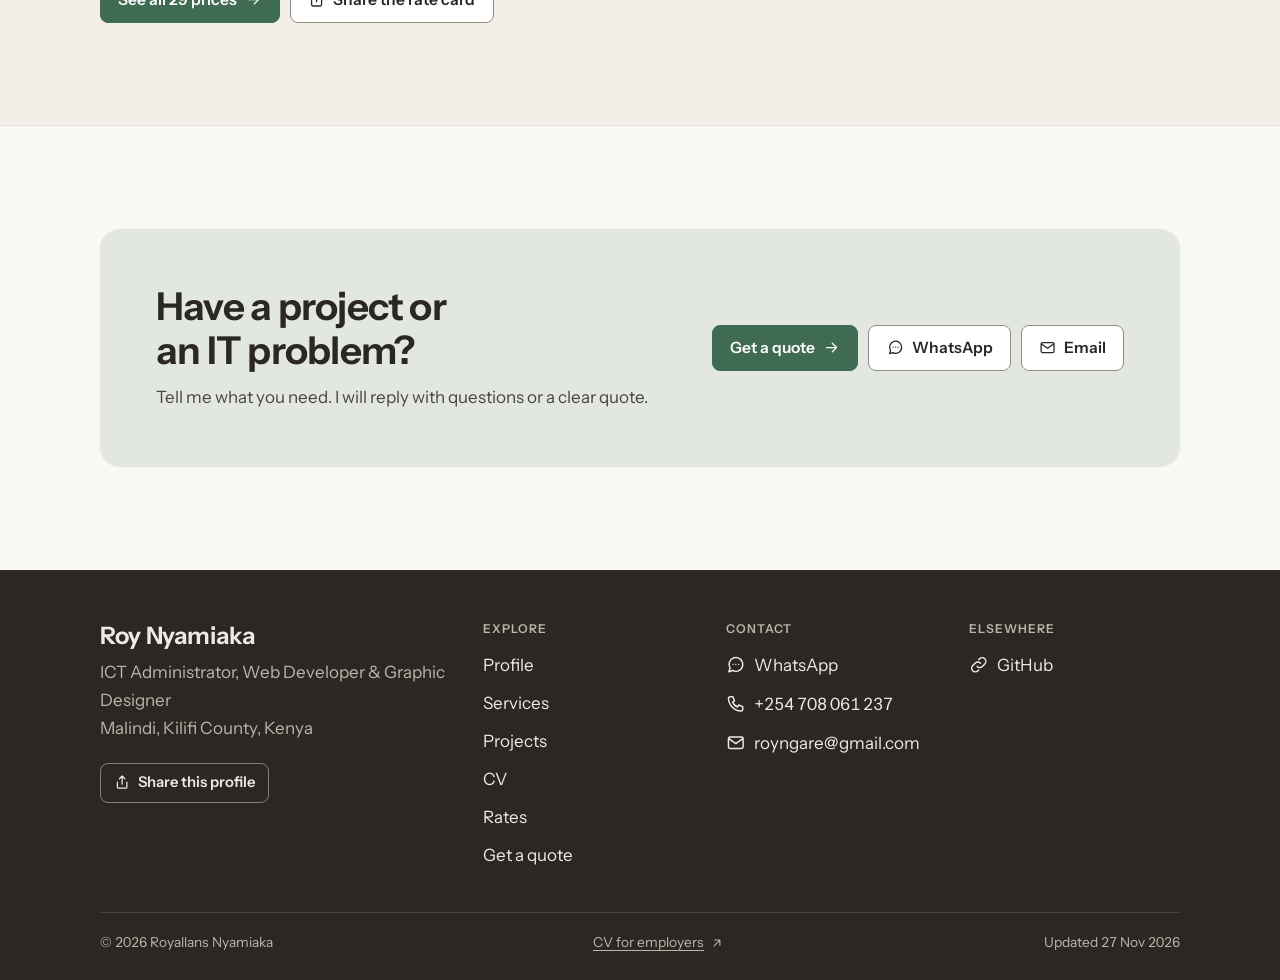
==== commit bc0710cc: "Update portfolio: profile" ====
--- a/index.html
+++ b/index.html
@@ -5,19 +5,19 @@
     <meta name="viewport" content="width=device-width, initial-scale=1">
     <!-- SOCIAL-META:START -->
     <title>Roy Nyamiaka · ICT Administrator, Web Developer &amp; Graphic Designer</title>
-    <meta name="description" content="I keep networks, servers, devices and users running: hands-on IT administration and support, backed by 6+ years of professional experience. Based in Malindi, Kenya. Open to relocating for the right role, and to remote work.">
+    <meta name="description" content="I keep networks, servers, devices and users running: hands-on IT administration and support, backed by 6+ years of professional experience. Based in Malindi, Kenya. Open to relocating, and to remote work.">
     <meta name="theme-color" content="#3E6B52">
     <link rel="canonical" href="https://ngareroy.github.io/roy-portfolio/">
     <meta property="og:type" content="website">
     <meta property="og:site_name" content="Roy Nyamiaka">
     <meta property="og:title" content="Roy Nyamiaka · ICT Administrator, Web Developer &amp; Graphic Designer">
-    <meta property="og:description" content="I keep networks, servers, devices and users running: hands-on IT administration and support, backed by 6+ years of professional experience. Based in Malindi, Kenya. Open to relocating for the right role, and to remote work.">
+    <meta property="og:description" content="I keep networks, servers, devices and users running: hands-on IT administration and support, backed by 6+ years of professional experience. Based in Malindi, Kenya. Open to relocating, and to remote work.">
     <meta property="og:image" content="https://ngareroy.github.io/roy-portfolio/assets/img/og-profile.png">
     <meta property="og:image:width" content="1200">
     <meta property="og:image:height" content="630">
     <meta name="twitter:card" content="summary_large_image">
     <meta name="twitter:title" content="Roy Nyamiaka · ICT Administrator, Web Developer &amp; Graphic Designer">
-    <meta name="twitter:description" content="I keep networks, servers, devices and users running: hands-on IT administration and support, backed by 6+ years of professional experience. Based in Malindi, Kenya. Open to relocating for the right role, and to remote work.">
+    <meta name="twitter:description" content="I keep networks, servers, devices and users running: hands-on IT administration and support, backed by 6+ years of professional experience. Based in Malindi, Kenya. Open to relocating, and to remote work.">
     <meta name="twitter:image" content="https://ngareroy.github.io/roy-portfolio/assets/img/og-profile.png">
     <meta property="og:url" content="https://ngareroy.github.io/roy-portfolio/">
     <!-- SOCIAL-META:END -->
